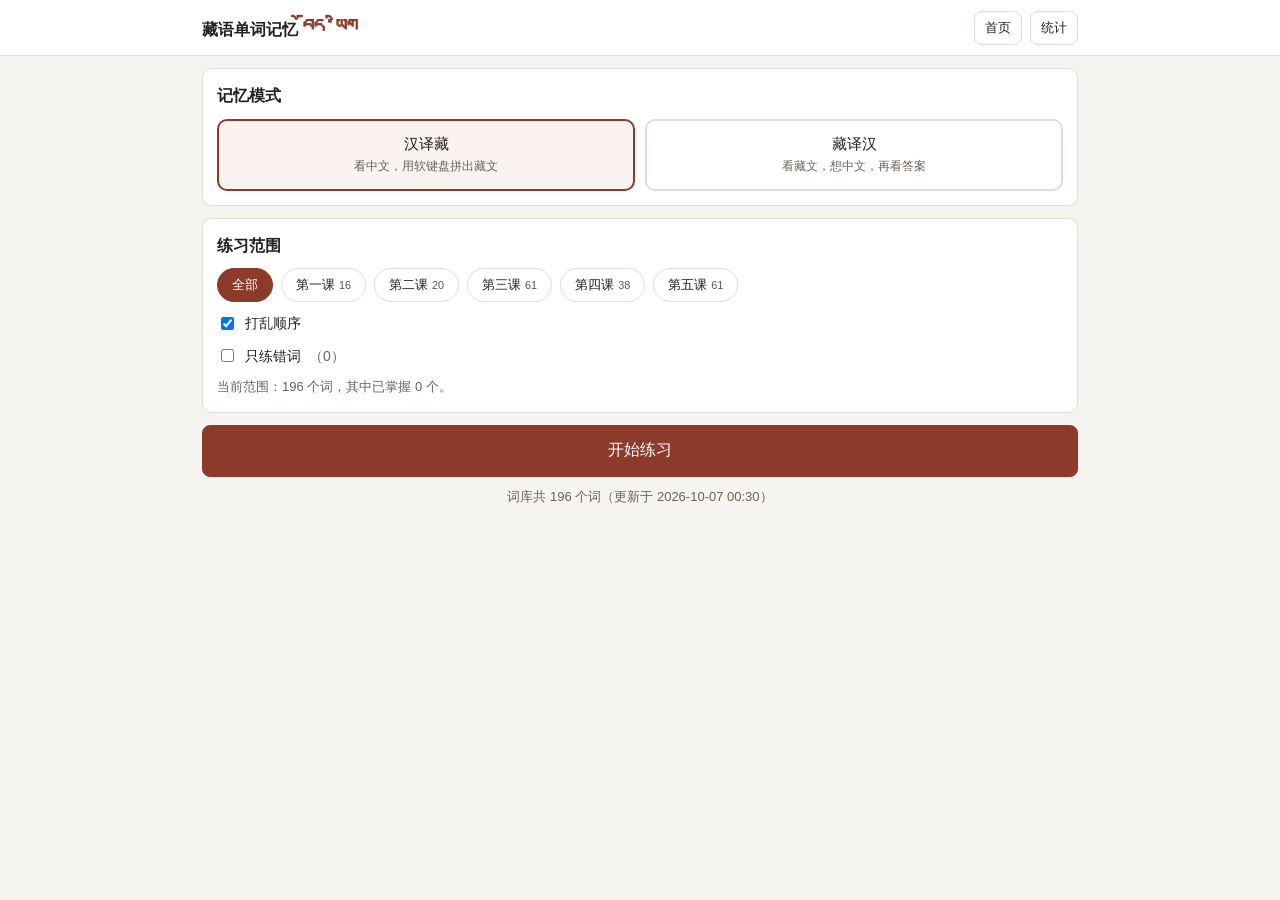
==== memorize/index.html @ 29691b26 "基字键盘改为水平居中 四个一组的列宽有上限（88px），宽屏上排不满一行，靠左会让整块偏在一角。 改成 justify-content: center。  手机窄屏上四列本来就会撑满容器，居中不产生效" ====
<!DOCTYPE html>
<html lang="zh-CN">
<head>
<meta charset="UTF-8">
<meta name="viewport" content="width=device-width, initial-scale=1.0, viewport-fit=cover">
<meta name="color-scheme" content="light dark">
<title>藏语单词记忆</title>
<!--
  藏语单词记忆 —— 单文件离线应用
  ==============================

  * 纯离线：不请求任何外部资源，双击本文件即可用
  * 词库内嵌在下面那段 id 为 wordbank 的 JSON 里
  * 学习进度存在 localStorage（键名 zwjy-memory:v1）

  词库不要手改，用同目录的 update_wordbank.py 生成：
      python update_wordbank.py 期中词汇库.json

  注意：这段注释里刻意不写出 script 标签的字面样子，
  否则解析 HTML 的脚本（比如更新工具、测试脚手架）会把它当成真的标签。
-->
<style>
/* ==========================================================================
   主题变量
   ========================================================================== */
:root {
  --accent: #8c3b2b;
  --accent-soft: #b9614c;
  --accent-bg: #fbf3ef;
  --ink: #23201d;
  --ink-soft: #6b6259;
  --line: #e2dcd4;
  --bg: #f6f4f0;
  --card: #ffffff;
  --ok: #2f7a4d;
  --ok-bg: #eaf6ee;
  --err: #b3261e;
  --err-bg: #fdecea;
  --warn: #9a6a00;
  --warn-bg: #fdf4e0;
  --tibetan-font: "Microsoft Himalaya", "Noto Sans Tibetan", "Jomolhari",
    "Kailasa", "Tibetan Machine Uni", serif;
}

* { box-sizing: border-box; -webkit-tap-highlight-color: transparent; }

body {
  margin: 0;
  background: var(--bg);
  color: var(--ink);
  font-family: "Microsoft YaHei", "PingFang SC", "Hiragino Sans GB", "Segoe UI", sans-serif;
  font-size: 15px;
  line-height: 1.6;
  padding-bottom: env(safe-area-inset-bottom);
}

.wrap { max-width: 900px; margin: 0 auto; padding: 0 12px; }

/* ---------------------------------------------------------------- 顶栏 */
header {
  background: var(--card);
  border-bottom: 1px solid var(--line);
  position: sticky;
  top: 0;
  z-index: 10;
}
.head-inner {
  display: flex;
  align-items: center;
  justify-content: space-between;
  gap: 8px;
  padding: 10px 12px;
}
.brand { font-weight: 700; font-size: 16px; }
.brand span { font-family: var(--tibetan-font); font-size: 22px; color: var(--accent); }

/* ---------------------------------------------------------------- 通用 */
.card {
  background: var(--card);
  border: 1px solid var(--line);
  border-radius: 10px;
  padding: 14px;
  margin-bottom: 12px;
}
.btn {
  display: inline-flex;
  align-items: center;
  justify-content: center;
  gap: 6px;
  border: 1px solid var(--line);
  background: var(--card);
  color: var(--ink);
  border-radius: 8px;
  padding: 9px 14px;
  font-size: 14px;
  font-family: inherit;
  cursor: pointer;
  min-height: 42px;              /* 手机上要够大才好点 */
}
.btn:active { transform: scale(0.97); }
.btn-primary { background: var(--accent); border-color: var(--accent); color: #fff; }
.btn-primary:active { background: #7a3225; }
.btn-ok { background: var(--ok); border-color: var(--ok); color: #fff; }
.btn-err { background: var(--err); border-color: var(--err); color: #fff; }
.btn-sm { padding: 5px 10px; min-height: 34px; font-size: 13px; }
.btn:disabled { opacity: .4; cursor: not-allowed; }
.btn:disabled:active { transform: none; }
.row { display: flex; gap: 8px; flex-wrap: wrap; }
.muted { color: var(--ink-soft); }
.hint { font-size: 13px; color: var(--ink-soft); }
h2 { font-size: 16px; margin: 0 0 10px; }
h3 { font-size: 14px; margin: 16px 0 8px; color: var(--ink-soft); }
.hidden { display: none !important; }

/* 藏文显示。字号要大：藏文字体为了容纳多层堆叠，单字只占字身四成左右 */
.tib {
  font-family: var(--tibetan-font);
  line-height: 1.5;
  font-weight: 600;
}

/* ---------------------------------------------------------------- 首页 */
.mode-pick { display: grid; grid-template-columns: 1fr 1fr; gap: 10px; }
.mode-btn {
  border: 2px solid var(--line);
  background: var(--card);
  border-radius: 10px;
  padding: 14px 10px;
  cursor: pointer;
  font-family: inherit;
  font-size: 15px;
  color: var(--ink);
  text-align: center;
}
.mode-btn.on { border-color: var(--accent); background: var(--accent-bg); }
.mode-btn small { display: block; font-size: 12px; color: var(--ink-soft); margin-top: 4px; }

.tag-list { display: flex; flex-wrap: wrap; gap: 8px; }
.tag-btn {
  border: 1px solid var(--line);
  background: var(--card);
  border-radius: 999px;
  padding: 7px 14px;
  font-size: 13px;
  font-family: inherit;
  cursor: pointer;
  color: var(--ink);
}
.tag-btn.on { background: var(--accent); border-color: var(--accent); color: #fff; }
.tag-btn small { opacity: .75; margin-left: 4px; }

.switch { display: flex; align-items: center; gap: 8px; font-size: 14px; margin: 10px 0; }
.switch input { width: auto; }

/* ---------------------------------------------------------------- 答题 */
.q-head { display: flex; justify-content: space-between; font-size: 13px; color: var(--ink-soft); }
.bar { height: 6px; background: var(--line); border-radius: 3px; overflow: hidden; margin: 6px 0 14px; }
.bar > i { display: block; height: 100%; background: var(--accent); transition: width .25s; }

.prompt { text-align: center; padding: 18px 8px; }
.prompt .zh { font-size: 30px; font-weight: 700; letter-spacing: 2px; }
.prompt .bo { font-family: var(--tibetan-font); font-size: 52px; font-weight: 600; }

.answer-box {
  border: 1px solid var(--line);
  border-radius: 10px;
  background: var(--card);
  min-height: 66px;
  padding: 10px 12px;
  display: flex;
  align-items: center;
  justify-content: center;
  font-family: var(--tibetan-font);
  font-size: 34px;
  font-weight: 600;
  word-break: break-all;
}
.answer-box.empty { color: var(--ink-soft); font-family: inherit; font-size: 14px; font-weight: 400; }

/* 藏译汉：输入中文释义 */
.meaning-input {
  width: 100%;
  margin-top: 10px;
  font-family: inherit;
  font-size: 20px;
  padding: 12px 14px;
  border: 1px solid var(--line);
  border-radius: 10px;
  background: var(--card);
  color: var(--ink);
  min-height: 52px;
}
.meaning-input:focus { outline: 2px solid rgba(140, 59, 43, .18); border-color: var(--accent-soft); }

/* ---------------------------------------------------------------- 软键盘 */
.kb-preview-row {
  display: flex;
  align-items: center;
  justify-content: space-between;
  gap: 8px;
  margin-bottom: 8px;
}
.kb-preview {
  font-family: var(--tibetan-font);
  font-size: 28px;
  font-weight: 600;
  color: var(--accent);
  min-height: 36px;
}
.kb-tabs { display: flex; gap: 6px; flex-wrap: wrap; margin-bottom: 8px; }
.kb-tab {
  border: 1px solid var(--line);
  background: var(--card);
  border-radius: 999px;
  padding: 5px 11px;
  font-size: 13px;
  font-family: inherit;
  cursor: pointer;
  color: var(--ink);
  display: inline-flex;
  align-items: center;
  gap: 4px;
}
.kb-tab.on { background: var(--accent-bg); border-color: var(--accent-soft); color: var(--accent); }
.kb-tab .set {
  font-family: var(--tibetan-font);
  font-size: 17px;
  font-weight: 600;
}
.kb-tab .set.none { font-family: inherit; font-size: 11px; color: var(--ink-soft); }

.kb-keys {
  display: grid;
  grid-template-columns: repeat(auto-fill, minmax(46px, 1fr));
  gap: 6px;
}

/* 基字按藏语启蒙课本的排法：四个一组、七组半（4×7 + 2 = 30）。
   顺序在 ROOTS 里本来就是传统顺序，这里只是把列数**钉死在 4** ——
   用 auto-fill 的话手机上会变成六七个一行，就不是课本上那张表了。
   上限 88px 是防止宽屏上四个按钮被拉得过宽、失去表格的样子。 */
.kb-keys.roots {
  grid-template-columns: repeat(4, minmax(46px, 88px));
  /* 居中：列宽有上限，宽屏上四列排不满一行，靠左会显得整块偏在一角 */
  justify-content: center;
}
.key {
  border: 1px solid var(--line);
  background: var(--card);
  border-radius: 8px;
  min-height: 46px;
  font-size: 15px;
  font-family: inherit;
  cursor: pointer;
  color: var(--ink);
  display: flex;
  align-items: center;
  justify-content: center;
  padding: 2px;
}
.key.bo { font-family: var(--tibetan-font); font-size: 26px; font-weight: 600; }
.key.on { background: var(--accent); border-color: var(--accent); color: #fff; }
.key:active { transform: scale(0.95); }

/* ---------------------------------------------------------------- 反馈 */
.feedback { border-radius: 10px; padding: 12px 14px; margin-bottom: 12px; }
.feedback.ok { background: var(--ok-bg); border: 1px solid #c8e6d3; }
.feedback.err { background: var(--err-bg); border: 1px solid #f5c9c5; }
.fb-title { font-weight: 700; margin-bottom: 6px; }
.feedback.ok .fb-title { color: var(--ok); }
.feedback.err .fb-title { color: var(--err); }
.diff { font-family: var(--tibetan-font); font-size: 30px; font-weight: 600; word-break: break-all; }
.diff .c-ok { color: var(--ok); }
.diff .c-bad { color: var(--err); }
.diff .c-miss { color: var(--err); opacity: .45; }
.breakdown { font-size: 13px; color: var(--ink-soft); margin-top: 6px; }
.breakdown b { font-family: var(--tibetan-font); font-size: 18px; color: var(--ink); }

/* ---------------------------------------------------------------- 统计 */
.stat-grid { display: grid; grid-template-columns: repeat(auto-fit, minmax(96px, 1fr)); gap: 10px; }
.stat { background: var(--accent-bg); border-radius: 9px; padding: 10px; text-align: center; }
.stat b { display: block; font-size: 22px; color: var(--accent); }
.stat span { font-size: 12px; color: var(--ink-soft); }

.tag-row { display: flex; align-items: center; gap: 10px; padding: 7px 0; border-bottom: 1px solid var(--line); }
.tag-row:last-child { border-bottom: none; }
.tag-row .name { flex: 1; }
.tag-row .num { font-size: 13px; color: var(--ink-soft); white-space: nowrap; }
.mini-bar { height: 5px; background: var(--line); border-radius: 3px; overflow: hidden; margin-top: 4px; }
.mini-bar > i { display: block; height: 100%; background: var(--ok); }

.word-row {
  display: flex;
  align-items: center;
  justify-content: space-between;
  gap: 10px;
  padding: 8px 0;
  border-bottom: 1px solid var(--line);
}
.word-row:last-child { border-bottom: none; }
.word-row .bo { font-family: var(--tibetan-font); font-size: 24px; font-weight: 600; }
.word-row .zh { font-size: 13px; color: var(--ink-soft); }

/* ---------------------------------------------------------------- 宽屏 */
@media (min-width: 700px) {
  body { font-size: 16px; }
  .prompt .zh { font-size: 38px; }
  .prompt .bo { font-size: 64px; }
  .answer-box { font-size: 40px; }
  .kb-keys { grid-template-columns: repeat(auto-fill, minmax(54px, 1fr)); }
}
</style>
</head>
<body>

<header>
  <div class="head-inner wrap">
    <div class="brand">藏语单词记忆 <span>བོད་ཡིག</span></div>
    <div class="row">
      <button class="btn btn-sm" id="nav-home">首页</button>
      <button class="btn btn-sm" id="nav-stats">统计</button>
    </div>
  </div>
</header>

<main class="wrap" style="padding-top:12px; padding-bottom:40px;">

<!-- ================================================================ 首页 -->
<section id="screen-home">
  <div class="card">
    <h2>记忆模式</h2>
    <div class="mode-pick">
      <button class="mode-btn" data-mode="zh2bo">
        汉译藏
        <small>看中文，用软键盘拼出藏文</small>
      </button>
      <button class="mode-btn" data-mode="bo2zh">
        藏译汉
        <small>看藏文，想中文，再看答案</small>
      </button>
    </div>
  </div>

  <div class="card">
    <h2>练习范围</h2>
    <div class="tag-list" id="tag-list"></div>
    <label class="switch">
      <input type="checkbox" id="opt-shuffle" checked>
      打乱顺序
    </label>
    <label class="switch">
      <input type="checkbox" id="opt-only-missed">
      只练错词<span class="muted" id="missed-count"></span>
    </label>
    <div class="hint" id="range-summary"></div>
  </div>

  <button class="btn btn-primary" id="btn-start" style="width:100%; min-height:52px; font-size:16px;">
    开始练习
  </button>
  <div class="hint" id="bank-info" style="text-align:center; margin-top:10px;"></div>
</section>

<!-- ================================================================ 答题 -->
<section id="screen-quiz" class="hidden">
  <div class="q-head">
    <span id="quiz-progress"></span>
    <span id="quiz-mode"></span>
  </div>
  <div class="bar"><i id="quiz-bar"></i></div>

  <div class="card">
    <div class="prompt" id="prompt"></div>
    <div id="answer-area" class="hidden">
      <div class="answer-box empty" id="answer-box">用下面的软键盘拼出藏文</div>
      <div class="hidden" id="meaning-input-wrap">
        <input type="text" id="meaning-input" class="meaning-input"
               autocomplete="off" autocorrect="off" autocapitalize="off" spellcheck="false"
               placeholder="输入中文意思，写个大概就行">
      </div>
    </div>
    <div id="feedback-area" class="hidden"></div>
  </div>

  <!-- 汉译藏：软键盘 -->
  <div class="card hidden" id="keyboard-card">
    <div class="kb-preview-row">
      <div>
        <div class="hint">正在拼这个音节</div>
        <div class="kb-preview" id="kb-preview">—</div>
      </div>
      <button class="btn btn-sm" id="kb-reset-syl">清空本音节</button>
    </div>
    <div class="kb-tabs" id="kb-tabs"></div>
    <div class="kb-keys" id="kb-keys"></div>
    <div class="row" style="margin-top:10px;">
      <button class="btn btn-primary" id="kb-append" style="flex:1;">加入这个音节</button>
      <button class="btn" id="kb-back">退格</button>
      <button class="btn" id="kb-clear">全部清空</button>
    </div>
  </div>

  <div class="row" id="quiz-actions">
    <button class="btn btn-primary" id="btn-submit" style="flex:1;">检查</button>
    <button class="btn" id="btn-hint">提示</button>
    <button class="btn" id="btn-giveup">不会，看答案</button>
  </div>
  <div class="row hidden" id="quiz-actions-2">
    <button class="btn btn-primary" id="btn-next" style="flex:1;">下一个</button>
    <button class="btn hidden" id="btn-success" style="flex:1;">其实我答对了</button>
  </div>
</section>

<!-- ================================================================ 小结 -->
<section id="screen-summary" class="hidden">
  <div class="card">
    <h2 id="summary-title">这一轮结束了</h2>
    <div class="stat-grid" id="summary-stats"></div>
    <div class="row" style="margin-top:16px;">
      <button class="btn btn-primary" id="btn-again" style="flex:1;">再来一轮</button>
      <button class="btn" id="btn-to-stats">看统计</button>
    </div>
  </div>
  <div class="card" id="summary-missed-card">
    <h2>这一轮答错的</h2>
    <div id="summary-missed"></div>
  </div>
</section>

<!-- ================================================================ 统计 -->
<section id="screen-stats" class="hidden">
  <div class="card">
    <h2>总体进度</h2>
    <div class="stat-grid" id="stats-overview"></div>
  </div>
  <div class="card">
    <h2>按课统计</h2>
    <div id="stats-by-tag"></div>
  </div>
  <div class="card">
    <h2>错词本</h2>
    <div id="stats-missed"></div>
    <button class="btn" id="btn-clear-progress" style="margin-top:12px;">清空全部进度</button>
  </div>
</section>

</main>

<!-- 词库（由 update_wordbank.py 生成，不要手改） -->
<script type="application/json" id="wordbank" data-bank-id="期中词汇库" data-generated-at="2026-10-07 00:30" data-count="196">
[
 {
  "id": "5bf718ed62",
  "tibetan": "ཁ།",
  "meaning": "嘴，口",
  "tags": [
   "第一课"
  ],
  "autoJoin": true,
  "trailingShad": true,
  "components": [
   {
    "prefix": "",
    "superscript": "",
    "root": "ཁ",
    "subjoined": [],
    "vowel": "",
    "suffix": "",
    "suffix2": ""
   }
  ]
 },
 {
  "id": "736a9555e0",
  "tibetan": "ང།",
  "meaning": "我",
  "tags": [
   "第一课"
  ],
  "autoJoin": true,
  "trailingShad": true,
  "components": [
   {
    "prefix": "",
    "superscript": "",
    "root": "ང",
    "subjoined": [],
    "vowel": "",
    "suffix": "",
    "suffix2": ""
   }
  ]
 },
 {
  "id": "7ae4b7011a",
  "tibetan": "ཆ།",
  "meaning": "双，对",
  "tags": [
   "第一课"
  ],
  "autoJoin": true,
  "trailingShad": true,
  "components": [
   {
    "prefix": "",
    "superscript": "",
    "root": "ཆ",
    "subjoined": [],
    "vowel": "",
    "suffix": "",
    "suffix2": ""
   }
  ]
 },
 {
  "id": "40014c1ee2",
  "tibetan": "ཇ།",
  "meaning": "茶",
  "tags": [
   "第一课"
  ],
  "autoJoin": true,
  "trailingShad": true,
  "components": [
   {
    "prefix": "",
    "superscript": "",
    "root": "ཇ",
    "subjoined": [],
    "vowel": "",
    "suffix": "",
    "suffix2": ""
   }
  ]
 },
 {
  "id": "ea0ac8f655",
  "tibetan": "ཉ།",
  "meaning": "鱼",
  "tags": [
   "第一课"
  ],
  "autoJoin": true,
  "trailingShad": true,
  "components": [
   {
    "prefix": "",
    "superscript": "",
    "root": "ཉ",
    "subjoined": [],
    "vowel": "",
    "suffix": "",
    "suffix2": ""
   }
  ]
 },
 {
  "id": "5c4dbb41a5",
  "tibetan": "ན།",
  "meaning": "病、痛（动）",
  "tags": [
   "第一课"
  ],
  "autoJoin": true,
  "trailingShad": true,
  "components": [
   {
    "prefix": "",
    "superscript": "",
    "root": "ན",
    "subjoined": [],
    "vowel": "",
    "suffix": "",
    "suffix2": ""
   }
  ]
 },
 {
  "id": "df8bad2ddd",
  "tibetan": "པ་ཕ།",
  "meaning": "父亲",
  "tags": [
   "第一课"
  ],
  "autoJoin": true,
  "trailingShad": true,
  "components": [
   {
    "prefix": "",
    "superscript": "",
    "root": "པ",
    "subjoined": [],
    "vowel": "",
    "suffix": "",
    "suffix2": ""
   },
   {
    "prefix": "",
    "superscript": "",
    "root": "ཕ",
    "subjoined": [],
    "vowel": "",
    "suffix": "",
    "suffix2": ""
   }
  ]
 },
 {
  "id": "d8c0f1d761",
  "tibetan": "ཕ་མ།",
  "meaning": "父母",
  "tags": [
   "第一课"
  ],
  "autoJoin": true,
  "trailingShad": true,
  "components": [
   {
    "prefix": "",
    "superscript": "",
    "root": "ཕ",
    "subjoined": [],
    "vowel": "",
    "suffix": "",
    "suffix2": ""
   },
   {
    "prefix": "",
    "superscript": "",
    "root": "མ",
    "subjoined": [],
    "vowel": "",
    "suffix": "",
    "suffix2": ""
   }
  ]
 },
 {
  "id": "a1a237a759",
  "tibetan": "ཐ་མ།",
  "meaning": "最后",
  "tags": [
   "第一课"
  ],
  "autoJoin": true,
  "trailingShad": true,
  "components": [
   {
    "prefix": "",
    "superscript": "",
    "root": "ཐ",
    "subjoined": [],
    "vowel": "",
    "suffix": "",
    "suffix2": ""
   },
   {
    "prefix": "",
    "superscript": "",
    "root": "མ",
    "subjoined": [],
    "vowel": "",
    "suffix": "",
    "suffix2": ""
   }
  ]
 },
 {
  "id": "eab26d3e22",
  "tibetan": "ཐ་ན།",
  "meaning": "甚至",
  "tags": [
   "第一课"
  ],
  "autoJoin": true,
  "trailingShad": true,
  "components": [
   {
    "prefix": "",
    "superscript": "",
    "root": "ཐ",
    "subjoined": [],
    "vowel": "",
    "suffix": "",
    "suffix2": ""
   },
   {
    "prefix": "",
    "superscript": "",
    "root": "ན",
    "subjoined": [],
    "vowel": "",
    "suffix": "",
    "suffix2": ""
   }
  ]
 },
 {
  "id": "e4f25c0b1e",
  "tibetan": "ཀ་བ།",
  "meaning": "柱子",
  "tags": [
   "第一课"
  ],
  "autoJoin": true,
  "trailingShad": true,
  "components": [
   {
    "prefix": "",
    "superscript": "",
    "root": "ཀ",
    "subjoined": [],
    "vowel": "",
    "suffix": "",
    "suffix2": ""
   },
   {
    "prefix": "",
    "superscript": "",
    "root": "བ",
    "subjoined": [],
    "vowel": "",
    "suffix": "",
    "suffix2": ""
   }
  ]
 },
 {
  "id": "0b34aeb41f",
  "tibetan": "ཁ་བ།",
  "meaning": "雪",
  "tags": [
   "第一课"
  ],
  "autoJoin": true,
  "trailingShad": true,
  "components": [
   {
    "prefix": "",
    "superscript": "",
    "root": "ཁ",
    "subjoined": [],
    "vowel": "",
    "suffix": "",
    "suffix2": ""
   },
   {
    "prefix": "",
    "superscript": "",
    "root": "བ",
    "subjoined": [],
    "vowel": "",
    "suffix": "",
    "suffix2": ""
   }
  ]
 },
 {
  "id": "6c37b70789",
  "tibetan": "ཐ་མ་ཁ།",
  "meaning": "香烟",
  "tags": [
   "第一课"
  ],
  "autoJoin": true,
  "trailingShad": true,
  "components": [
   {
    "prefix": "",
    "superscript": "",
    "root": "ཐ",
    "subjoined": [],
    "vowel": "",
    "suffix": "",
    "suffix2": ""
   },
   {
    "prefix": "",
    "superscript": "",
    "root": "མ",
    "subjoined": [],
    "vowel": "",
    "suffix": "",
    "suffix2": ""
   },
   {
    "prefix": "",
    "superscript": "",
    "root": "ཁ",
    "subjoined": [],
    "vowel": "",
    "suffix": "",
    "suffix2": ""
   }
  ]
 },
 {
  "id": "05802b517a",
  "tibetan": "ན་ཁ།",
  "meaning": "草坪",
  "tags": [
   "第一课"
  ],
  "autoJoin": true,
  "trailingShad": true,
  "components": [
   {
    "prefix": "",
    "superscript": "",
    "root": "ན",
    "subjoined": [],
    "vowel": "",
    "suffix": "",
    "suffix2": ""
   },
   {
    "prefix": "",
    "superscript": "",
    "root": "ཁ",
    "subjoined": [],
    "vowel": "",
    "suffix": "",
    "suffix2": ""
   }
  ]
 },
 {
  "id": "6f4a5532a4",
  "tibetan": "ད་ཆ།",
  "meaning": "最近",
  "tags": [
   "第一课"
  ],
  "autoJoin": true,
  "trailingShad": true,
  "components": [
   {
    "prefix": "",
    "superscript": "",
    "root": "ད",
    "subjoined": [],
    "vowel": "",
    "suffix": "",
    "suffix2": ""
   },
   {
    "prefix": "",
    "superscript": "",
    "root": "ཆ",
    "subjoined": [],
    "vowel": "",
    "suffix": "",
    "suffix2": ""
   }
  ]
 },
 {
  "id": "c126dee4aa",
  "tibetan": "ཉ་ག།",
  "meaning": "藏两",
  "tags": [
   "第一课"
  ],
  "autoJoin": true,
  "trailingShad": true,
  "components": [
   {
    "prefix": "",
    "superscript": "",
    "root": "ཉ",
    "subjoined": [],
    "vowel": "",
    "suffix": "",
    "suffix2": ""
   },
   {
    "prefix": "",
    "superscript": "",
    "root": "ག",
    "subjoined": [],
    "vowel": "",
    "suffix": "",
    "suffix2": ""
   }
  ]
 },
 {
  "id": "b8ceeab1ee",
  "tibetan": "ཚ།",
  "meaning": "热",
  "tags": [
   "第二课"
  ],
  "autoJoin": true,
  "trailingShad": true,
  "components": [
   {
    "prefix": "",
    "superscript": "",
    "root": "ཚ",
    "subjoined": [],
    "vowel": "",
    "suffix": "",
    "suffix2": ""
   }
  ]
 },
 {
  "id": "53892ed576",
  "tibetan": "ཝ།",
  "meaning": "狐狸",
  "tags": [
   "第二课"
  ],
  "autoJoin": true,
  "trailingShad": true,
  "components": [
   {
    "prefix": "",
    "superscript": "",
    "root": "ཝ",
    "subjoined": [],
    "vowel": "",
    "suffix": "",
    "suffix2": ""
   }
  ]
 },
 {
  "id": "a345e2dbae",
  "tibetan": "ཟ།",
  "meaning": "吃（现）",
  "tags": [
   "第二课"
  ],
  "autoJoin": true,
  "trailingShad": true,
  "components": [
   {
    "prefix": "",
    "superscript": "",
    "root": "ཟ",
    "subjoined": [],
    "vowel": "",
    "suffix": "",
    "suffix2": ""
   }
  ]
 },
 {
  "id": "b5a5b362ab",
  "tibetan": "ཡ།",
  "meaning": "单的",
  "tags": [
   "第二课"
  ],
  "autoJoin": true,
  "trailingShad": true,
  "components": [
   {
    "prefix": "",
    "superscript": "",
    "root": "ཡ",
    "subjoined": [],
    "vowel": "",
    "suffix": "",
    "suffix2": ""
   }
  ]
 },
 {
  "id": "e9b1e3afb5",
  "tibetan": "ན་ཚ།",
  "meaning": "病",
  "tags": [
   "第二课"
  ],
  "autoJoin": true,
  "trailingShad": true,
  "components": [
   {
    "prefix": "",
    "superscript": "",
    "root": "ན",
    "subjoined": [],
    "vowel": "",
    "suffix": "",
    "suffix2": ""
   },
   {
    "prefix": "",
    "superscript": "",
    "root": "ཚ",
    "subjoined": [],
    "vowel": "",
    "suffix": "",
    "suffix2": ""
   }
  ]
 },
 {
  "id": "7b7b6b84a5",
  "tibetan": "ཟ་མ།",
  "meaning": "饭",
  "tags": [
   "第二课"
  ],
  "autoJoin": true,
  "trailingShad": true,
  "components": [
   {
    "prefix": "",
    "superscript": "",
    "root": "ཟ",
    "subjoined": [],
    "vowel": "",
    "suffix": "",
    "suffix2": ""
   },
   {
    "prefix": "",
    "superscript": "",
    "root": "མ",
    "subjoined": [],
    "vowel": "",
    "suffix": "",
    "suffix2": ""
   }
  ]
 },
 {
  "id": "75620717b5",
  "tibetan": "ཉ་པ།",
  "meaning": "渔民",
  "tags": [
   "第二课"
  ],
  "autoJoin": true,
  "trailingShad": true,
  "components": [
   {
    "prefix": "",
    "superscript": "",
    "root": "ཉ",
    "subjoined": [],
    "vowel": "",
    "suffix": "",
    "suffix2": ""
   },
   {
    "prefix": "",
    "superscript": "",
    "root": "པ",
    "subjoined": [],
    "vowel": "",
    "suffix": "",
    "suffix2": ""
   }
  ]
 },
 {
  "id": "6e69994cf2",
  "tibetan": "ར།",
  "meaning": "山羊",
  "tags": [
   "第二课"
  ],
  "autoJoin": true,
  "trailingShad": true,
  "components": [
   {
    "prefix": "",
    "superscript": "",
    "root": "ར",
    "subjoined": [],
    "vowel": "",
    "suffix": "",
    "suffix2": ""
   }
  ]
 },
 {
  "id": "cd894f3e87",
  "tibetan": "ཤ།",
  "meaning": "肉",
  "tags": [
   "第二课"
  ],
  "autoJoin": true,
  "trailingShad": true,
  "components": [
   {
    "prefix": "",
    "superscript": "",
    "root": "ཤ",
    "subjoined": [],
    "vowel": "",
    "suffix": "",
    "suffix2": ""
   }
  ]
 },
 {
  "id": "218827371b",
  "tibetan": "ས།",
  "meaning": "地、土",
  "tags": [
   "第二课"
  ],
  "autoJoin": true,
  "trailingShad": true,
  "components": [
   {
    "prefix": "",
    "superscript": "",
    "root": "ས",
    "subjoined": [],
    "vowel": "",
    "suffix": "",
    "suffix2": ""
   }
  ]
 },
 {
  "id": "bbecf31903",
  "tibetan": "ཚྭ་ལ།",
  "meaning": "硼砂",
  "tags": [
   "第二课"
  ],
  "autoJoin": true,
  "trailingShad": true,
  "components": [
   {
    "prefix": "",
    "superscript": "",
    "root": "ཚ",
    "subjoined": [
     "ཝ"
    ],
    "vowel": "",
    "suffix": "",
    "suffix2": ""
   },
   {
    "prefix": "",
    "superscript": "",
    "root": "ལ",
    "subjoined": [],
    "vowel": "",
    "suffix": "",
    "suffix2": ""
   }
  ]
 },
 {
  "id": "67555e54bb",
  "tibetan": "ཞ་ར།",
  "meaning": "盲人",
  "tags": [
   "第二课"
  ],
  "autoJoin": true,
  "trailingShad": true,
  "components": [
   {
    "prefix": "",
    "superscript": "",
    "root": "ཞ",
    "subjoined": [],
    "vowel": "",
    "suffix": "",
    "suffix2": ""
   },
   {
    "prefix": "",
    "superscript": "",
    "root": "ར",
    "subjoined": [],
    "vowel": "",
    "suffix": "",
    "suffix2": ""
   }
  ]
 },
 {
  "id": "b0a5a09f9c",
  "tibetan": "ཞ་ལ།",
  "meaning": "泥墙灰",
  "tags": [
   "第二课"
  ],
  "autoJoin": true,
  "trailingShad": true,
  "components": [
   {
    "prefix": "",
    "superscript": "",
    "root": "ཞ",
    "subjoined": [],
    "vowel": "",
    "suffix": "",
    "suffix2": ""
   },
   {
    "prefix": "",
    "superscript": "",
    "root": "ལ",
    "subjoined": [],
    "vowel": "",
    "suffix": "",
    "suffix2": ""
   }
  ]
 },
 {
  "id": "b3fdc79328",
  "tibetan": "ལ་ཁ།",
  "meaning": "山顶、山口",
  "tags": [
   "第二课"
  ],
  "autoJoin": true,
  "trailingShad": true,
  "components": [
   {
    "prefix": "",
    "superscript": "",
    "root": "ལ",
    "subjoined": [],
    "vowel": "",
    "suffix": "",
    "suffix2": ""
   },
   {
    "prefix": "",
    "superscript": "",
    "root": "ཁ",
    "subjoined": [],
    "vowel": "",
    "suffix": "",
    "suffix2": ""
   }
  ]
 },
 {
  "id": "5e1379a322",
  "tibetan": "ལ་ཆ།",
  "meaning": "紫胶",
  "tags": [
   "第二课"
  ],
  "autoJoin": true,
  "trailingShad": true,
  "components": [
   {
    "prefix": "",
    "superscript": "",
    "root": "ལ",
    "subjoined": [],
    "vowel": "",
    "suffix": "",
    "suffix2": ""
   },
   {
    "prefix": "",
    "superscript": "",
    "root": "ཆ",
    "subjoined": [],
    "vowel": "",
    "suffix": "",
    "suffix2": ""
   }
  ]
 },
 {
  "id": "fefa96f4cb",
  "tibetan": "ས་ཆ།",
  "meaning": "地方",
  "tags": [
   "第二课"
  ],
  "autoJoin": true,
  "trailingShad": true,
  "components": [
   {
    "prefix": "",
    "superscript": "",
    "root": "ས",
    "subjoined": [],
    "vowel": "",
    "suffix": "",
    "suffix2": ""
   },
   {
    "prefix": "",
    "superscript": "",
    "root": "ཆ",
    "subjoined": [],
    "vowel": "",
    "suffix": "",
    "suffix2": ""
   }
  ]
 },
 {
  "id": "882ba7ea81",
  "tibetan": "ར་ཤ།",
  "meaning": "山羊肉",
  "tags": [
   "第二课"
  ],
  "autoJoin": true,
  "trailingShad": true,
  "components": [
   {
    "prefix": "",
    "superscript": "",
    "root": "ར",
    "subjoined": [],
    "vowel": "",
    "suffix": "",
    "suffix2": ""
   },
   {
    "prefix": "",
    "superscript": "",
    "root": "ཤ",
    "subjoined": [],
    "vowel": "",
    "suffix": "",
    "suffix2": ""
   }
  ]
 },
 {
  "id": "20b3db3d92",
  "tibetan": "ཨ་ཕ།",
  "meaning": "爸爸",
  "tags": [
   "第二课"
  ],
  "autoJoin": true,
  "trailingShad": true,
  "components": [
   {
    "prefix": "",
    "superscript": "",
    "root": "ཨ",
    "subjoined": [],
    "vowel": "",
    "suffix": "",
    "suffix2": ""
   },
   {
    "prefix": "",
    "superscript": "",
    "root": "ཕ",
    "subjoined": [],
    "vowel": "",
    "suffix": "",
    "suffix2": ""
   }
  ]
 },
 {
  "id": "cbbbff6992",
  "tibetan": "ཨ་མ།",
  "meaning": "妈妈",
  "tags": [
   "第二课"
  ],
  "autoJoin": true,
  "trailingShad": true,
  "components": [
   {
    "prefix": "",
    "superscript": "",
    "root": "ཨ",
    "subjoined": [],
    "vowel": "",
    "suffix": "",
    "suffix2": ""
   },
   {
    "prefix": "",
    "superscript": "",
    "root": "མ",
    "subjoined": [],
    "vowel": "",
    "suffix": "",
    "suffix2": ""
   }
  ]
 },
 {
  "id": "c3bf530fb1",
  "tibetan": "ཉ་ཤ།",
  "meaning": "鱼肉",
  "tags": [
   "第二课"
  ],
  "autoJoin": true,
  "trailingShad": true,
  "components": [
   {
    "prefix": "",
    "superscript": "",
    "root": "ཉ",
    "subjoined": [],
    "vowel": "",
    "suffix": "",
    "suffix2": ""
   },
   {
    "prefix": "",
    "superscript": "",
    "root": "ཤ",
    "subjoined": [],
    "vowel": "",
    "suffix": "",
    "suffix2": ""
   }
  ]
 },
 {
  "id": "31bb412630",
  "tibetan": "ཁོ།",
  "meaning": "他",
  "tags": [
   "第三课"
  ],
  "autoJoin": true,
  "trailingShad": true,
  "components": [
   {
    "prefix": "",
    "superscript": "",
    "root": "ཁ",
    "subjoined": [],
    "vowel": "ོ",
    "suffix": "",
    "suffix2": ""
   }
  ]
 },
 {
  "id": "8dad0ce7de",
  "tibetan": "གོ།",
  "meaning": "听到",
  "tags": [
   "第三课"
  ],
  "autoJoin": true,
  "trailingShad": true,
  "components": [
   {
    "prefix": "",
    "superscript": "",
    "root": "ག",
    "subjoined": [],
    "vowel": "ོ",
    "suffix": "",
    "suffix2": ""
   }
  ]
 },
 {
  "id": "25205d1b84",
  "tibetan": "ངུ།",
  "meaning": "哭（现、未）",
  "tags": [
   "第三课"
  ],
  "autoJoin": true,
  "trailingShad": true,
  "components": [
   {
    "prefix": "",
    "superscript": "",
    "root": "ང",
    "subjoined": [],
    "vowel": "ུ",
    "suffix": "",
    "suffix2": ""
   }
  ]
 },
 {
  "id": "d09165c076",
  "tibetan": "ཆུ།",
  "meaning": "水、河",
  "tags": [
   "第三课"
  ],
  "autoJoin": true,
  "trailingShad": true,
  "components": [
   {
    "prefix": "",
    "superscript": "",
    "root": "ཆ",
    "subjoined": [],
    "vowel": "ུ",
    "suffix": "",
    "suffix2": ""
   }
  ]
 },
 {
  "id": "de0280bd63",
  "tibetan": "ངོ།",
  "meaning": "脸",
  "tags": [
   "第三课"
  ],
  "autoJoin": true,
  "trailingShad": true,
  "components": [
   {
    "prefix": "",
    "superscript": "",
    "root": "ང",
    "subjoined": [],
    "vowel": "ོ",
    "suffix": "",
    "suffix2": ""
   }
  ]
 },
 {
  "id": "c709130786",
  "tibetan": "ཉོ།",
  "meaning": "买（现、未）",
  "tags": [
   "第三课"
  ],
  "autoJoin": true,
  "trailingShad": true,
  "components": [
   {
    "prefix": "",
    "superscript": "",
    "root": "ཉ",
    "subjoined": [],
    "vowel": "ོ",
    "suffix": "",
    "suffix2": ""
   }
  ]
 },
 {
  "id": "9a50c0537c",
  "tibetan": "ཐོ།",
  "meaning": "单子、记录",
  "tags": [
   "第三课"
  ],
  "autoJoin": true,
  "trailingShad": true,
  "components": [
   {
    "prefix": "",
    "superscript": "",
    "root": "ཐ",
    "subjoined": [],
    "vowel": "ོ",
    "suffix": "",
    "suffix2": ""
   }
  ]
 },
 {
  "id": "1d230832ad",
  "tibetan": "དེ།",
  "meaning": "那、那个",
  "tags": [
   "第三课"
  ],
  "autoJoin": true,
  "trailingShad": true,
  "components": [
   {
    "prefix": "",
    "superscript": "",
    "root": "ད",
    "subjoined": [],
    "vowel": "ེ",
    "suffix": "",
    "suffix2": ""
   }
  ]
 },
 {
  "id": "956f565f63",
  "tibetan": "ཕུ།",
  "meaning": "气",
  "tags": [
   "第三课"
  ],
  "autoJoin": true,
  "trailingShad": true,
  "components": [
   {
    "prefix": "",
    "superscript": "",
    "root": "ཕ",
    "subjoined": [],
    "vowel": "ུ",
    "suffix": "",
    "suffix2": ""
   }
  ]
 },
 {
  "id": "ccd7ada9d9",
  "tibetan": "ཕོ།",
  "meaning": "男、公",
  "tags": [
   "第三课"
  ],
  "autoJoin": true,
  "trailingShad": true,
  "components": [
   {
    "prefix": "",
    "superscript": "",
    "root": "ཕ",
    "subjoined": [],
    "vowel": "ོ",
    "suffix": "",
    "suffix2": ""
   }
  ]
 },
 {
  "id": "ebf43673bd",
  "tibetan": "མོ།",
  "meaning": "女、母",
  "tags": [
   "第三课"
  ],
  "autoJoin": true,
  "trailingShad": true,
  "components": [
   {
    "prefix": "",
    "superscript": "",
    "root": "མ",
    "subjoined": [],
    "vowel": "ོ",
    "suffix": "",
    "suffix2": ""
   }
  ]
 },
 {
  "id": "edc9a56f08",
  "tibetan": "བུ།",
  "meaning": "男孩",
  "tags": [
   "第三课"
  ],
  "autoJoin": true,
  "trailingShad": true,
  "components": [
   {
    "prefix": "",
    "superscript": "",
    "root": "བ",
    "subjoined": [],
    "vowel": "ུ",
    "suffix": "",
    "suffix2": ""
   }
  ]
 },
 {
  "id": "d63116fdf9",
  "tibetan": "མི།",
  "meaning": "人",
  "tags": [
   "第三课"
  ],
  "autoJoin": true,
  "trailingShad": true,
  "components": [
   {
    "prefix": "",
    "superscript": "",
    "root": "མ",
    "subjoined": [],
    "vowel": "ི",
    "suffix": "",
    "suffix2": ""
   }
  ]
 },
 {
  "id": "2c21aa1e42",
  "tibetan": "མེ།",
  "meaning": "火",
  "tags": [
   "第三课"
  ],
  "autoJoin": true,
  "trailingShad": true,
  "components": [
   {
    "prefix": "",
    "superscript": "",
    "root": "མ",
    "subjoined": [],
    "vowel": "ེ",
    "suffix": "",
    "suffix2": ""
   }
  ]
 },
 {
  "id": "439dfece33",
  "tibetan": "ཞོ།",
  "meaning": "酸奶",
  "tags": [
   "第三课"
  ],
  "autoJoin": true,
  "trailingShad": true,
  "components": [
   {
    "prefix": "",
    "superscript": "",
    "root": "ཞ",
    "subjoined": [],
    "vowel": "ོ",
    "suffix": "",
    "suffix2": ""
   }
  ]
 },
 {
  "id": "8ec57a8a71",
  "tibetan": "ཟོ།",
  "meaning": "吃（命）",
  "tags": [
   "第三课"
  ],
  "autoJoin": true,
  "trailingShad": true,
  "components": [
   {
    "prefix": "",
    "superscript": "",
    "root": "ཟ",
    "subjoined": [],
    "vowel": "ོ",
    "suffix": "",
    "suffix2": ""
   }
  ]
 },
 {
  "id": "e694d9a0a6",
  "tibetan": "རི།",
  "meaning": "山",
  "tags": [
   "第三课"
  ],
  "autoJoin": true,
  "trailingShad": true,
  "components": [
   {
    "prefix": "",
    "superscript": "",
    "root": "ར",
    "subjoined": [],
    "vowel": "ི",
    "suffix": "",
    "suffix2": ""
   }
  ]
 },
 {
  "id": "5ec324f9d1",
  "tibetan": "རོ།",
  "meaning": "尸体",
  "tags": [
   "第三课"
  ],
  "autoJoin": true,
  "trailingShad": true,
  "components": [
   {
    "prefix": "",
    "superscript": "",
    "root": "ར",
    "subjoined": [],
    "vowel": "ོ",
    "suffix": "",
    "suffix2": ""
   }
  ]
 },
 {
  "id": "5ad349b018",
  "tibetan": "ལོ།",
  "meaning": "年、岁",
  "tags": [
   "第三课"
  ],
  "autoJoin": true,
  "trailingShad": true,
  "components": [
   {
    "prefix": "",
    "superscript": "",
    "root": "ལ",
    "subjoined": [],
    "vowel": "ོ",
    "suffix": "",
    "suffix2": ""
   }
  ]
 },
 {
  "id": "fd28a5cb39",
  "tibetan": "ཤི།",
  "meaning": "死",
  "tags": [
   "第三课"
  ],
  "autoJoin": true,
  "trailingShad": true,
  "components": [
   {
    "prefix": "",
    "superscript": "",
    "root": "ཤ",
    "subjoined": [],
    "vowel": "ི",
    "suffix": "",
    "suffix2": ""
   }
  ]
 },
 {
  "id": "0d830766fe",
  "tibetan": "སུ།",
  "meaning": "谁",
  "tags": [
   "第三课"
  ],
  "autoJoin": true,
  "trailingShad": true,
  "components": [
   {
    "prefix": "",
    "superscript": "",
    "root": "ས",
    "subjoined": [],
    "vowel": "ུ",
    "suffix": "",
    "suffix2": ""
   }
  ]
 },
 {
  "id": "e7f33f6836",
  "tibetan": "སོ།",
  "meaning": "牙齿",
  "tags": [
   "第三课"
  ],
  "autoJoin": true,
  "trailingShad": true,
  "components": [
   {
    "prefix": "",
    "superscript": "",
    "root": "ས",
    "subjoined": [],
    "vowel": "ོ",
    "suffix": "",
    "suffix2": ""
   }
  ]
 },
 {
  "id": "7d5f7fe45c",
  "tibetan": "ཆེ།",
  "meaning": "大",
  "tags": [
   "第三课"
  ],
  "autoJoin": true,
  "trailingShad": true,
  "components": [
   {
    "prefix": "",
    "superscript": "",
    "root": "ཆ",
    "subjoined": [],
    "vowel": "ེ",
    "suffix": "",
    "suffix2": ""
   }
  ]
 },
 {
  "id": "0ac7001aa9",
  "tibetan": "ཀོ་བ།",
  "meaning": "皮革",
  "tags": [
   "第三课"
  ],
  "autoJoin": true,
  "trailingShad": true,
  "components": [
   {
    "prefix": "",
    "superscript": "",
    "root": "ཀ",
    "subjoined": [],
    "vowel": "ོ",
    "suffix": "",
    "suffix2": ""
   },
   {
    "prefix": "",
    "superscript": "",
    "root": "བ",
    "subjoined": [],
    "vowel": "",
    "suffix": "",
    "suffix2": ""
   }
  ]
 },
 {
  "id": "696f6cf0a9",
  "tibetan": "ངུ་བ།",
  "meaning": "哭",
  "tags": [
   "第三课"
  ],
  "autoJoin": true,
  "trailingShad": true,
  "components": [
   {
    "prefix": "",
    "superscript": "",
    "root": "ང",
    "subjoined": [],
    "vowel": "ུ",
    "suffix": "",
    "suffix2": ""
   },
   {
    "prefix": "",
    "superscript": "",
    "root": "བ",
    "subjoined": [],
    "vowel": "",
    "suffix": "",
    "suffix2": ""
   }
  ]
 },
 {
  "id": "533f2d5e03",
  "tibetan": "ཉི་མ།",
  "meaning": "太阳、日",
  "tags": [
   "第三课"
  ],
  "autoJoin": true,
  "trailingShad": true,
  "components": [
   {
    "prefix": "",
    "superscript": "",
    "root": "ཉ",
    "subjoined": [],
    "vowel": "ི",
    "suffix": "",
    "suffix2": ""
   },
   {
    "prefix": "",
    "superscript": "",
    "root": "མ",
    "subjoined": [],
    "vowel": "",
    "suffix": "",
    "suffix2": ""
   }
  ]
 },
 {
  "id": "981ce21590",
  "tibetan": "ཐོ་བ།",
  "meaning": "锤",
  "tags": [
   "第三课"
  ],
  "autoJoin": true,
  "trailingShad": true,
  "components": [
   {
    "prefix": "",
    "superscript": "",
    "root": "ཐ",
    "subjoined": [],
    "vowel": "ོ",
    "suffix": "",
    "suffix2": ""
   },
   {
    "prefix": "",
    "superscript": "",
    "root": "བ",
    "subjoined": [],
    "vowel": "",
    "suffix": "",
    "suffix2": ""
   }
  ]
 },
 {
  "id": "50af866ef6",
  "tibetan": "དུ་བ།",
  "meaning": "烟",
  "tags": [
   "第三课"
  ],
  "autoJoin": true,
  "trailingShad": true,
  "components": [
   {
    "prefix": "",
    "superscript": "",
    "root": "ད",
    "subjoined": [],
    "vowel": "ུ",
    "suffix": "",
    "suffix2": ""
   },
   {
    "prefix": "",
    "superscript": "",
    "root": "བ",
    "subjoined": [],
    "vowel": "",
    "suffix": "",
    "suffix2": ""
   }
  ]
 },
 {
  "id": "f39b085022",
  "tibetan": "ཕོ་བ།",
  "meaning": "胃",
  "tags": [
   "第三课"
  ],
  "autoJoin": true,
  "trailingShad": true,
  "components": [
   {
    "prefix": "",
    "superscript": "",
    "root": "ཕ",
    "subjoined": [],
    "vowel": "ོ",
    "suffix": "",
    "suffix2": ""
   },
   {
    "prefix": "",
    "superscript": "",
    "root": "བ",
    "subjoined": [],
    "vowel": "",
    "suffix": "",
    "suffix2": ""
   }
  ]
 },
 {
  "id": "b8434e3f71",
  "tibetan": "ཨ་ཇོ།",
  "meaning": "哥哥",
  "tags": [
   "第三课"
  ],
  "autoJoin": true,
  "trailingShad": true,
  "components": [
   {
    "prefix": "",
    "superscript": "",
    "root": "ཨ",
    "subjoined": [],
    "vowel": "",
    "suffix": "",
    "suffix2": ""
   },
   {
    "prefix": "",
    "superscript": "",
    "root": "ཇ",
    "subjoined": [],
    "vowel": "ོ",
    "suffix": "",
    "suffix2": ""
   }
  ]
 },
 {
  "id": "0accae52bb",
  "tibetan": "ཆུ་བོ།",
  "meaning": "河",
  "tags": [
   "第三课"
  ],
  "autoJoin": true,
  "trailingShad": true,
  "components": [
   {
    "prefix": "",
    "superscript": "",
    "root": "ཆ",
    "subjoined": [],
    "vowel": "ུ",
    "suffix": "",
    "suffix2": ""
   },
   {
    "prefix": "",
    "superscript": "",
    "root": "བ",
    "subjoined": [],
    "vowel": "ོ",
    "suffix": "",
    "suffix2": ""
   }
  ]
 },
 {
  "id": "93582ba896",
  "tibetan": "ནེ་ཙོ།",
  "meaning": "鹦鹉",
  "tags": [
   "第三课"
  ],
  "autoJoin": true,
  "trailingShad": true,
  "components": [
   {
    "prefix": "",
    "superscript": "",
    "root": "ན",
    "subjoined": [],
    "vowel": "ེ",
    "suffix": "",
    "suffix2": ""
   },
   {
    "prefix": "",
    "superscript": "",
    "root": "ཙ",
    "subjoined": [],
    "vowel": "ོ",
    "suffix": "",
    "suffix2": ""
   }
  ]
 },
 {
  "id": "0e184450b7",
  "tibetan": "ཞི་མི།",
  "meaning": "猫",
  "tags": [
   "第三课"
  ],
  "autoJoin": true,
  "trailingShad": true,
  "components": [
   {
    "prefix": "",
    "superscript": "",
    "root": "ཞ",
    "subjoined": [],
    "vowel": "ི",
    "suffix": "",
    "suffix2": ""
   },
   {
    "prefix": "",
    "superscript": "",
    "root": "མ",
    "subjoined": [],
    "vowel": "ི",
    "suffix": "",
    "suffix2": ""
   }
  ]
 },
 {
  "id": "b534f50e23",
  "tibetan": "འོ་མ།",
  "meaning": "奶",
  "tags": [
   "第三课"
  ],
  "autoJoin": true,
  "trailingShad": true,
  "components": [
   {
    "prefix": "",
    "superscript": "",
    "root": "འ",
    "subjoined": [],
    "vowel": "ོ",
    "suffix": "",
    "suffix2": ""
   },
   {
    "prefix": "",
    "superscript": "",
    "root": "མ",
    "subjoined": [],
    "vowel": "",
    "suffix": "",
    "suffix2": ""
   }
  ]
 },
 {
  "id": "6ec6af28b0",
  "tibetan": "འོ་ཇ།",
  "meaning": "奶茶",
  "tags": [
   "第三课"
  ],
  "autoJoin": true,
  "trailingShad": true,
  "components": [
   {
    "prefix": "",
    "superscript": "",
    "root": "འ",
    "subjoined": [],
    "vowel": "ོ",
    "suffix": "",
    "suffix2": ""
   },
   {
    "prefix": "",
    "superscript": "",
    "root": "ཇ",
    "subjoined": [],
    "vowel": "",
    "suffix": "",
    "suffix2": ""
   }
  ]
 },
 {
  "id": "5bc3b7bd22",
  "tibetan": "ཟོ་བ།",
  "meaning": "木桶",
  "tags": [
   "第三课"
  ],
  "autoJoin": true,
  "trailingShad": true,
  "components": [
   {
    "prefix": "",
    "superscript": "",
    "root": "ཟ",
    "subjoined": [],
    "vowel": "ོ",
    "suffix": "",
    "suffix2": ""
   },
   {
    "prefix": "",
    "superscript": "",
    "root": "བ",
    "subjoined": [],
    "vowel": "",
    "suffix": "",
    "suffix2": ""
   }
  ]
 },
 {
  "id": "7b9b2756c1",
  "tibetan": "མུ་ཟི།",
  "meaning": "火柴",
  "tags": [
   "第三课"
  ],
  "autoJoin": true,
  "trailingShad": true,
  "components": [
   {
    "prefix": "",
    "superscript": "",
    "root": "མ",
    "subjoined": [],
    "vowel": "ུ",
    "suffix": "",
    "suffix2": ""
   },
   {
    "prefix": "",
    "superscript": "",
    "root": "ཟ",
    "subjoined": [],
    "vowel": "ི",
    "suffix": "",
    "suffix2": ""
   }
  ]
 },
 {
  "id": "1cb9f0f97c",
  "tibetan": "རི་བོ།",
  "meaning": "山",
  "tags": [
   "第三课"
  ],
  "autoJoin": true,
  "trailingShad": true,
  "components": [
   {
    "prefix": "",
    "superscript": "",
    "root": "ར",
    "subjoined": [],
    "vowel": "ི",
    "suffix": "",
    "suffix2": ""
   },
   {
    "prefix": "",
    "superscript": "",
    "root": "བ",
    "subjoined": [],
    "vowel": "ོ",
    "suffix": "",
    "suffix2": ""
   }
  ]
 },
 {
  "id": "2afcdebf98",
  "tibetan": "རི་ཆུ།",
  "meaning": "山水",
  "tags": [
   "第三课"
  ],
  "autoJoin": true,
  "trailingShad": true,
  "components": [
   {
    "prefix": "",
    "superscript": "",
    "root": "ར",
    "subjoined": [],
    "vowel": "ི",
    "suffix": "",
    "suffix2": ""
   },
   {
    "prefix": "",
    "superscript": "",
    "root": "ཆ",
    "subjoined": [],
    "vowel": "ུ",
    "suffix": "",
    "suffix2": ""
   }
  ]
 },
 {
  "id": "70001975ab",
  "tibetan": "ལུ་གུ།",
  "meaning": "羊羔",
  "tags": [
   "第三课"
  ],
  "autoJoin": true,
  "trailingShad": true,
  "components": [
   {
    "prefix": "",
    "superscript": "",
    "root": "ལ",
    "subjoined": [],
    "vowel": "ུ",
    "suffix": "",
    "suffix2": ""
   },
   {
    "prefix": "",
    "superscript": "",
    "root": "ག",
    "subjoined": [],
    "vowel": "ུ",
    "suffix": "",
    "suffix2": ""
   }
  ]
 },
 {
  "id": "321a2bb53f",
  "tibetan": "ཚ་རུ།",
  "meaning": "羊羔皮",
  "tags": [
   "第三课"
  ],
  "autoJoin": true,
  "trailingShad": true,
  "components": [
   {
    "prefix": "",
    "superscript": "",
    "root": "ཚ",
    "subjoined": [],
    "vowel": "",
    "suffix": "",
    "suffix2": ""
   },
   {
    "prefix": "",
    "superscript": "",
    "root": "ར",
    "subjoined": [],
    "vowel": "ུ",
    "suffix": "",
    "suffix2": ""
   }
  ]
 },
 {
  "id": "19de06dcfc",
  "tibetan": "མ་ཧེ།",
  "meaning": "水牛",
  "tags": [
   "第三课"
  ],
  "autoJoin": true,
  "trailingShad": true,
  "components": [
   {
    "prefix": "",
    "superscript": "",
    "root": "མ",
    "subjoined": [],
    "vowel": "",
    "suffix": "",
    "suffix2": ""
   },
   {
    "prefix": "",
    "superscript": "",
    "root": "ཧ",
    "subjoined": [],
    "vowel": "ེ",
    "suffix": "",
    "suffix2": ""
   }
  ]
 },
 {
  "id": "71102c95aa",
  "tibetan": "ཀུ་ཤུ།",
  "meaning": "苹果",
  "tags": [
   "第三课"
  ],
  "autoJoin": true,
  "trailingShad": true,
  "components": [
   {
    "prefix": "",
    "superscript": "",
    "root": "ཀ",
    "subjoined": [],
    "vowel": "ུ",
    "suffix": "",
    "suffix2": ""
   },
   {
    "prefix": "",
    "superscript": "",
    "root": "ཤ",
    "subjoined": [],
    "vowel": "ུ",
    "suffix": "",
    "suffix2": ""
   }
  ]
 },
 {
  "id": "d1ca051cac",
  "tibetan": "ཆུ་ཁ།",
  "meaning": "水边、河边",
  "tags": [
   "第三课"
  ],
  "autoJoin": true,
  "trailingShad": true,
  "components": [
   {
    "prefix": "",
    "superscript": "",
    "root": "ཆ",
    "subjoined": [],
    "vowel": "ུ",
    "suffix": "",
    "suffix2": ""
   },
   {
    "prefix": "",
    "superscript": "",
    "root": "ཁ",
    "subjoined": [],
    "vowel": "",
    "suffix": "",
    "suffix2": ""
   }
  ]
 },
 {
  "id": "3ec05a3121",
  "tibetan": "ད་ལོ།",
  "meaning": "今年",
  "tags": [
   "第三课"
  ],
  "autoJoin": true,
  "trailingShad": true,
  "components": [
   {
    "prefix": "",
    "superscript": "",
    "root": "ད",
    "subjoined": [],
    "vowel": "",
    "suffix": "",
    "suffix2": ""
   },
   {
    "prefix": "",
    "superscript": "",
    "root": "ལ",
    "subjoined": [],
    "vowel": "ོ",
    "suffix": "",
    "suffix2": ""
   }
  ]
 },
 {
  "id": "b2b526dd81",
  "tibetan": "པོ་ལོ།",
  "meaning": "球",
  "tags": [
   "第三课"
  ],
  "autoJoin": true,
  "trailingShad": true,
  "components": [
   {
    "prefix": "",
    "superscript": "",
    "root": "པ",
    "subjoined": [],
    "vowel": "ོ",
    "suffix": "",
    "suffix2": ""
   },
   {
    "prefix": "",
    "superscript": "",
    "root": "ལ",
    "subjoined": [],
    "vowel": "ོ",
    "suffix": "",
    "suffix2": ""
   }
  ]
 },
 {
  "id": "1f045856ce",
  "tibetan": "ག་རེ།",
  "meaning": "什么",
  "tags": [
   "第三课"
  ],
  "autoJoin": true,
  "trailingShad": true,
  "components": [
   {
    "prefix": "",
    "superscript": "",
    "root": "ག",
    "subjoined": [],
    "vowel": "",
    "suffix": "",
    "suffix2": ""
   },
   {
    "prefix": "",
    "superscript": "",
    "root": "ར",
    "subjoined": [],
    "vowel": "ེ",
    "suffix": "",
    "suffix2": ""
   }
  ]
 },
 {
  "id": "282221a2d8",
  "tibetan": "རི་མོ།",
  "meaning": "图案、画",
  "tags": [
   "第三课"
  ],
  "autoJoin": true,
  "trailingShad": true,
  "components": [
   {
    "prefix": "",
    "superscript": "",
    "root": "ར",
    "subjoined": [],
    "vowel": "ི",
    "suffix": "",
    "suffix2": ""
   },
   {
    "prefix": "",
    "superscript": "",
    "root": "མ",
    "subjoined": [],
    "vowel": "ོ",
    "suffix": "",
    "suffix2": ""
   }
  ]
 },
 {
  "id": "3fa2347d75",
  "tibetan": "བུ་མོ།",
  "meaning": "女孩儿",
  "tags": [
   "第三课"
  ],
  "autoJoin": true,
  "trailingShad": true,
  "components": [
   {
    "prefix": "",
    "superscript": "",
    "root": "བ",
    "subjoined": [],
    "vowel": "ུ",
    "suffix": "",
    "suffix2": ""
   },
   {
    "prefix": "",
    "superscript": "",
    "root": "མ",
    "subjoined": [],
    "vowel": "ོ",
    "suffix": "",
    "suffix2": ""
   }
  ]
 },
 {
  "id": "7813ac1ba7",
  "tibetan": "ཡི་གེ།",
  "meaning": "字、信",
  "tags": [
   "第三课"
  ],
  "autoJoin": true,
  "trailingShad": true,
  "components": [
   {
    "prefix": "",
    "superscript": "",
    "root": "ཡ",
    "subjoined": [],
    "vowel": "ི",
    "suffix": "",
    "suffix2": ""
   },
   {
    "prefix": "",
    "superscript": "",
    "root": "ག",
    "subjoined": [],
    "vowel": "ེ",
    "suffix": "",
    "suffix2": ""
   }
  ]
 },
 {
  "id": "681d97e15e",
  "tibetan": "མ་བུ།",
  "meaning": "母子",
  "tags": [
   "第三课"
  ],
  "autoJoin": true,
  "trailingShad": true,
  "components": [
   {
    "prefix": "",
    "superscript": "",
    "root": "མ",
    "subjoined": [],
    "vowel": "",
    "suffix": "",
    "suffix2": ""
   },
   {
    "prefix": "",
    "superscript": "",
    "root": "བ",
    "subjoined": [],
    "vowel": "ུ",
    "suffix": "",
    "suffix2": ""
   }
  ]
 },
 {
  "id": "9875648f2e",
  "tibetan": "རེ་བ།",
  "meaning": "希望（名）",
  "tags": [
   "第三课"
  ],
  "autoJoin": true,
  "trailingShad": true,
  "components": [
   {
    "prefix": "",
    "superscript": "",
    "root": "ར",
    "subjoined": [],
    "vowel": "ེ",
    "suffix": "",
    "suffix2": ""
   },
   {
    "prefix": "",
    "superscript": "",
    "root": "བ",
    "subjoined": [],
    "vowel": "",
    "suffix": "",
    "suffix2": ""
   }
  ]
 },
 {
  "id": "e8bcee7658",
  "tibetan": "འོ་ན།",
  "meaning": "那么",
  "tags": [
   "第三课"
  ],
  "autoJoin": true,
  "trailingShad": true,
  "components": [
   {
    "prefix": "",
    "superscript": "",
    "root": "འ",
    "subjoined": [],
    "vowel": "ོ",
    "suffix": "",
    "suffix2": ""
   },
   {
    "prefix": "",
    "superscript": "",
    "root": "ན",
    "subjoined": [],
    "vowel": "",
    "suffix": "",
    "suffix2": ""
   }
  ]
 },
 {
  "id": "b30a399f4b",
  "tibetan": "ཝ་མོ།",
  "meaning": "狐狸",
  "tags": [
   "第三课"
  ],
  "autoJoin": true,
  "trailingShad": true,
  "components": [
   {
    "prefix": "",
    "superscript": "",
    "root": "ཝ",
    "subjoined": [],
    "vowel": "",
    "suffix": "",
    "suffix2": ""
   },
   {
    "prefix": "",
    "superscript": "",
    "root": "མ",
    "subjoined": [],
    "vowel": "ོ",
    "suffix": "",
    "suffix2": ""
   }
  ]
 },
 {
  "id": "b89a4b0532",
  "tibetan": "ལོ་མ།",
  "meaning": "叶子",
  "tags": [
   "第三课"
  ],
  "autoJoin": true,
  "trailingShad": true,
  "components": [
   {
    "prefix": "",
    "superscript": "",
    "root": "ལ",
    "subjoined": [],
    "vowel": "ོ",
    "suffix": "",
    "suffix2": ""
   },
   {
    "prefix": "",
    "superscript": "",
    "root": "མ",
    "subjoined": [],
    "vowel": "",
    "suffix": "",
    "suffix2": ""
   }
  ]
 },
 {
  "id": "357febe2f1",
  "tibetan": "ཙི་ཙི།",
  "meaning": "老鼠",
  "tags": [
   "第三课"
  ],
  "autoJoin": true,
  "trailingShad": true,
  "components": [
   {
    "prefix": "",
    "superscript": "",
    "root": "ཙ",
    "subjoined": [],
    "vowel": "ི",
    "suffix": "",
    "suffix2": ""
   },
   {
    "prefix": "",
    "superscript": "",
    "root": "ཙ",
    "subjoined": [],
    "vowel": "ི",
    "suffix": "",
    "suffix2": ""
   }
  ]
 },
 {
  "id": "a045995466",
  "tibetan": "ང་ཚོ།",
  "meaning": "我们",
  "tags": [
   "第三课"
  ],
  "autoJoin": true,
  "trailingShad": true,
  "components": [
   {
    "prefix": "",
    "superscript": "",
    "root": "ང",
    "subjoined": [],
    "vowel": "",
    "suffix": "",
    "suffix2": ""
   },
   {
    "prefix": "",
    "superscript": "",
    "root": "ཚ",
    "subjoined": [],
    "vowel": "ོ",
    "suffix": "",
    "suffix2": ""
   }
  ]
 },
 {
  "id": "c5466c29ff",
  "tibetan": "ཁོ་ཚོ།",
  "meaning": "他们",
  "tags": [
   "第三课"
  ],
  "autoJoin": true,
  "trailingShad": true,
  "components": [
   {
    "prefix": "",
    "superscript": "",
    "root": "ཁ",
    "subjoined": [],
    "vowel": "ོ",
    "suffix": "",
    "suffix2": ""
   },
   {
    "prefix": "",
    "superscript": "",
    "root": "ཚ",
    "subjoined": [],
    "vowel": "ོ",
    "suffix": "",
    "suffix2": ""
   }
  ]
 },
 {
  "id": "e6542ebd6e",
  "tibetan": "ཉེ་པོ།",
  "meaning": "近",
  "tags": [
   "第三课"
  ],
  "autoJoin": true,
  "trailingShad": true,
  "components": [
   {
    "prefix": "",
    "superscript": "",
    "root": "ཉ",
    "subjoined": [],
    "vowel": "ེ",
    "suffix": "",
    "suffix2": ""
   },
   {
    "prefix": "",
    "superscript": "",
    "root": "པ",
    "subjoined": [],
    "vowel": "ོ",
    "suffix": "",
    "suffix2": ""
   }
  ]
 },
 {
  "id": "615f89fc70",
  "tibetan": "ཨ་ཁུ།",
  "meaning": "叔叔",
  "tags": [
   "第三课"
  ],
  "autoJoin": true,
  "trailingShad": true,
  "components": [
   {
    "prefix": "",
    "superscript": "",
    "root": "ཨ",
    "subjoined": [],
    "vowel": "",
    "suffix": "",
    "suffix2": ""
   },
   {
    "prefix": "",
    "superscript": "",
    "root": "ཁ",
    "subjoined": [],
    "vowel": "ུ",
    "suffix": "",
    "suffix2": ""
   }
  ]
 },
 {
  "id": "7126f41b0e",
  "tibetan": "དེ་ཚོ།",
  "meaning": "那些",
  "tags": [
   "第三课"
  ],
  "autoJoin": true,
  "trailingShad": true,
  "components": [
   {
    "prefix": "",
    "superscript": "",
    "root": "ད",
    "subjoined": [],
    "vowel": "ེ",
    "suffix": "",
    "suffix2": ""
   },
   {
    "prefix": "",
    "superscript": "",
    "root": "ཚ",
    "subjoined": [],
    "vowel": "ོ",
    "suffix": "",
    "suffix2": ""
   }
  ]
 },
 {
  "id": "f9dc0428e7",
  "tibetan": "རྔ།",
  "meaning": "鼓",
  "tags": [
   "第四课"
  ],
  "autoJoin": true,
  "trailingShad": true,
  "components": [
   {
    "prefix": "",
    "superscript": "ར",
    "root": "ང",
    "subjoined": [],
    "vowel": "",
    "suffix": "",
    "suffix2": ""
   }
  ]
 },
 {
  "id": "96deb82764",
  "tibetan": "རྔ་མ།",
  "meaning": "尾巴",
  "tags": [
   "第四课"
  ],
  "autoJoin": true,
  "trailingShad": true,
  "components": [
   {
    "prefix": "",
    "superscript": "ར",
    "root": "ང",
    "subjoined": [],
    "vowel": "",
    "suffix": "",
    "suffix2": ""
   },
   {
    "prefix": "",
    "superscript": "",
    "root": "མ",
    "subjoined": [],
    "vowel": "",
    "suffix": "",
    "suffix2": ""
   }
  ]
 },
 {
  "id": "a8d28cb3be",
  "tibetan": "རྟ།",
  "meaning": "马",
  "tags": [
   "第四课"
  ],
  "autoJoin": true,
  "trailingShad": true,
  "components": [
   {
    "prefix": "",
    "superscript": "ར",
    "root": "ཏ",
    "subjoined": [],
    "vowel": "",
    "suffix": "",
    "suffix2": ""
   }
  ]
 },
 {
  "id": "28059a4acb",
  "tibetan": "རྣ།",
  "meaning": "耳朵",
  "tags": [
   "第四课"
  ],
  "autoJoin": true,
  "trailingShad": true,
  "components": [
   {
    "prefix": "",
    "superscript": "ར",
    "root": "ན",
    "subjoined": [],
    "vowel": "",
    "suffix": "",
    "suffix2": ""
   }
  ]
 },
 {
  "id": "57c377b467",
  "tibetan": "རྨ།",
  "meaning": "伤",
  "tags": [
   "第四课"
  ],
  "autoJoin": true,
  "trailingShad": true,
  "components": [
   {
    "prefix": "",
    "superscript": "ར",
    "root": "མ",
    "subjoined": [],
    "vowel": "",
    "suffix": "",
    "suffix2": ""
   }
  ]
 },
 {
  "id": "53ed81c570",
  "tibetan": "རྔོ་བ།",
  "meaning": "炒",
  "tags": [
   "第四课"
  ],
  "autoJoin": true,
  "trailingShad": true,
  "components": [
   {
    "prefix": "",
    "superscript": "ར",
    "root": "ང",
    "subjoined": [],
    "vowel": "ོ",
    "suffix": "",
    "suffix2": ""
   },
   {
    "prefix": "",
    "superscript": "",
    "root": "བ",
    "subjoined": [],
    "vowel": "",
    "suffix": "",
    "suffix2": ""
   }
  ]
 },
 {
  "id": "8f84547a61",
  "tibetan": "རྣོ་བ།",
  "meaning": "锋利",
  "tags": [
   "第四课"
  ],
  "autoJoin": true,
  "trailingShad": true,
  "components": [
   {
    "prefix": "",
    "superscript": "ར",
    "root": "ན",
    "subjoined": [],
    "vowel": "ོ",
    "suffix": "",
    "suffix2": ""
   },
   {
    "prefix": "",
    "superscript": "",
    "root": "བ",
    "subjoined": [],
    "vowel": "",
    "suffix": "",
    "suffix2": ""
   }
  ]
 },
 {
  "id": "cca55fbdff",
  "tibetan": "རྩེ།",
  "meaning": "尖顶",
  "tags": [
   "第四课"
  ],
  "autoJoin": true,
  "trailingShad": true,
  "components": [
   {
    "prefix": "",
    "superscript": "ར",
    "root": "ཙ",
    "subjoined": [],
    "vowel": "ེ",
    "suffix": "",
    "suffix2": ""
   }
  ]
 },
 {
  "id": "3e0d1e5864",
  "tibetan": "རྡོ།",
  "meaning": "石头",
  "tags": [
   "第四课"
  ],
  "autoJoin": true,
  "trailingShad": true,
  "components": [
   {
    "prefix": "",
    "superscript": "ར",
    "root": "ད",
    "subjoined": [],
    "vowel": "ོ",
    "suffix": "",
    "suffix2": ""
   }
  ]
 },
 {
  "id": "f47f21a8fd",
  "tibetan": "རྐུ་བ།",
  "meaning": "偷盗",
  "tags": [
   "第四课"
  ],
  "autoJoin": true,
  "trailingShad": true,
  "components": [
   {
    "prefix": "",
    "superscript": "ར",
    "root": "ཀ",
    "subjoined": [],
    "vowel": "ུ",
    "suffix": "",
    "suffix2": ""
   },
   {
    "prefix": "",
    "superscript": "",
    "root": "བ",
    "subjoined": [],
    "vowel": "",
    "suffix": "",
    "suffix2": ""
   }
  ]
 },
 {
  "id": "74a033c2eb",
  "tibetan": "རྫ་མ།",
  "meaning": "瓦器、陶器",
  "tags": [
   "第四课"
  ],
  "autoJoin": true,
  "trailingShad": true,
  "components": [
   {
    "prefix": "",
    "superscript": "ར",
    "root": "ཛ",
    "subjoined": [],
    "vowel": "",
    "suffix": "",
    "suffix2": ""
   },
   {
    "prefix": "",
    "superscript": "",
    "root": "མ",
    "subjoined": [],
    "vowel": "",
    "suffix": "",
    "suffix2": ""
   }
  ]
 },
 {
  "id": "0035f793f0",
  "tibetan": "རྨོ་བོ།",
  "meaning": "奶奶",
  "tags": [
   "第四课"
  ],
  "autoJoin": true,
  "trailingShad": true,
  "components": [
   {
    "prefix": "",
    "superscript": "ར",
    "root": "མ",
    "subjoined": [],
    "vowel": "ོ",
    "suffix": "",
    "suffix2": ""
   },
   {
    "prefix": "",
    "superscript": "",
    "root": "བ",
    "subjoined": [],
    "vowel": "ོ",
    "suffix": "",
    "suffix2": ""
   }
  ]
 },
 {
  "id": "44bac1eb03",
  "tibetan": "རྐོ་མ།",
  "meaning": "锄头",
  "tags": [
   "第四课"
  ],
  "autoJoin": true,
  "trailingShad": true,
  "components": [
   {
    "prefix": "",
    "superscript": "ར",
    "root": "ཀ",
    "subjoined": [],
    "vowel": "ོ",
    "suffix": "",
    "suffix2": ""
   },
   {
    "prefix": "",
    "superscript": "",
    "root": "མ",
    "subjoined": [],
    "vowel": "",
    "suffix": "",
    "suffix2": ""
   }
  ]
 },
 {
  "id": "c8b3d422d8",
  "tibetan": "ལྔ།",
  "meaning": "五",
  "tags": [
   "第四课"
  ],
  "autoJoin": true,
  "trailingShad": true,
  "components": [
   {
    "prefix": "",
    "superscript": "ལ",
    "root": "ང",
    "subjoined": [],
    "vowel": "",
    "suffix": "",
    "suffix2": ""
   }
  ]
 },
 {
  "id": "118b960fe3",
  "tibetan": "ལྷ།",
  "meaning": "神",
  "tags": [
   "第四课"
  ],
  "autoJoin": true,
  "trailingShad": true,
  "components": [
   {
    "prefix": "",
    "superscript": "ལ",
    "root": "ཧ",
    "subjoined": [],
    "vowel": "",
    "suffix": "",
    "suffix2": ""
   }
  ]
 },
 {
  "id": "5ac7ad5cc0",
  "tibetan": "ལྟ།",
  "meaning": "看",
  "tags": [
   "第四课"
  ],
  "autoJoin": true,
  "trailingShad": true,
  "components": [
   {
    "prefix": "",
    "superscript": "ལ",
    "root": "ཏ",
    "subjoined": [],
    "vowel": "",
    "suffix": "",
    "suffix2": ""
   }
  ]
 },
 {
  "id": "8e1ba7a322",
  "tibetan": "ལྕེ།",
  "meaning": "舌头",
  "tags": [
   "第四课"
  ],
  "autoJoin": true,
  "trailingShad": true,
  "components": [
   {
    "prefix": "",
    "superscript": "ལ",
    "root": "ཅ",
    "subjoined": [],
    "vowel": "ེ",
    "suffix": "",
    "suffix2": ""
   }
  ]
 },
 {
  "id": "5c251d4ccf",
  "tibetan": "ལྦ་བ།",
  "meaning": "瘿疣",
  "tags": [
   "第四课"
  ],
  "autoJoin": true,
  "trailingShad": true,
  "components": [
   {
    "prefix": "",
    "superscript": "ལ",
    "root": "བ",
    "subjoined": [],
    "vowel": "",
    "suffix": "",
    "suffix2": ""
   },
   {
    "prefix": "",
    "superscript": "",
    "root": "བ",
    "subjoined": [],
    "vowel": "",
    "suffix": "",
    "suffix2": ""
   }
  ]
 },
 {
  "id": "c450b80c5f",
  "tibetan": "ལྷོ།",
  "meaning": "南",
  "tags": [
   "第四课"
  ],
  "autoJoin": true,
  "trailingShad": true,
  "components": [
   {
    "prefix": "",
    "superscript": "ལ",
    "root": "ཧ",
    "subjoined": [],
    "vowel": "ོ",
    "suffix": "",
    "suffix2": ""
   }
  ]
 },
 {
  "id": "f69087f63a",
  "tibetan": "ལྷོ་ཁ།",
  "meaning": "山南",
  "tags": [
   "第四课"
  ],
  "autoJoin": true,
  "trailingShad": true,
  "components": [
   {
    "prefix": "",
    "superscript": "ལ",
    "root": "ཧ",
    "subjoined": [],
    "vowel": "ོ",
    "suffix": "",
    "suffix2": ""
   },
   {
    "prefix": "",
    "superscript": "",
    "root": "ཁ",
    "subjoined": [],
    "vowel": "",
    "suffix": "",
    "suffix2": ""
   }
  ]
 },
 {
  "id": "e397aea149",
  "tibetan": "ལྷ་ས།",
  "meaning": "拉萨",
  "tags": [
   "第四课"
  ],
  "autoJoin": true,
  "trailingShad": true,
  "components": [
   {
    "prefix": "",
    "superscript": "ལ",
    "root": "ཧ",
    "subjoined": [],
    "vowel": "",
    "suffix": "",
    "suffix2": ""
   },
   {
    "prefix": "",
    "superscript": "",
    "root": "ས",
    "subjoined": [],
    "vowel": "",
    "suffix": "",
    "suffix2": ""
   }
  ]
 },
 {
  "id": "60693d3a5c",
  "tibetan": "ལྦུ་བ།",
  "meaning": "水泡、泡沫",
  "tags": [
   "第四课"
  ],
  "autoJoin": true,
  "trailingShad": true,
  "components": [
   {
    "prefix": "",
    "superscript": "ལ",
    "root": "བ",
    "subjoined": [],
    "vowel": "ུ",
    "suffix": "",
    "suffix2": ""
   },
   {
    "prefix": "",
    "superscript": "",
    "root": "བ",
    "subjoined": [],
    "vowel": "",
    "suffix": "",
    "suffix2": ""
   }
  ]
 },
 {
  "id": "5cc782f64b",
  "tibetan": "ད་ལྟ།",
  "meaning": "现在",
  "tags": [
   "第四课"
  ],
  "autoJoin": true,
  "trailingShad": true,
  "components": [
   {
    "prefix": "",
    "superscript": "",
    "root": "ད",
    "subjoined": [],
    "vowel": "",
    "suffix": "",
    "suffix2": ""
   },
   {
    "prefix": "",
    "superscript": "ལ",
    "root": "ཏ",
    "subjoined": [],
    "vowel": "",
    "suffix": "",
    "suffix2": ""
   }
  ]
 },
 {
  "id": "84c748ed31",
  "tibetan": "ལྟོ་བ།",
  "meaning": "腹、肚、腹部",
  "tags": [
   "第四课"
  ],
  "autoJoin": true,
  "trailingShad": true,
  "components": [
   {
    "prefix": "",
    "superscript": "ལ",
    "root": "ཏ",
    "subjoined": [],
    "vowel": "ོ",
    "suffix": "",
    "suffix2": ""
   },
   {
    "prefix": "",
    "superscript": "",
    "root": "བ",
    "subjoined": [],
    "vowel": "",
    "suffix": "",
    "suffix2": ""
   }
  ]
 },
 {
  "id": "af6fe1dfab",
  "tibetan": "ལྕི་བ།",
  "meaning": "牛粪",
  "tags": [
   "第四课"
  ],
  "autoJoin": true,
  "trailingShad": true,
  "components": [
   {
    "prefix": "",
    "superscript": "ལ",
    "root": "ཅ",
    "subjoined": [],
    "vowel": "ི",
    "suffix": "",
    "suffix2": ""
   },
   {
    "prefix": "",
    "superscript": "",
    "root": "བ",
    "subjoined": [],
    "vowel": "",
    "suffix": "",
    "suffix2": ""
   }
  ]
 },
 {
  "id": "ec92598718",
  "tibetan": "ལྕེ་རྩེ།",
  "meaning": "舌尖",
  "tags": [
   "第四课"
  ],
  "autoJoin": true,
  "trailingShad": true,
  "components": [
   {
    "prefix": "",
    "superscript": "ལ",
    "root": "ཅ",
    "subjoined": [],
    "vowel": "ེ",
    "suffix": "",
    "suffix2": ""
   },
   {
    "prefix": "",
    "superscript": "ར",
    "root": "ཙ",
    "subjoined": [],
    "vowel": "ེ",
    "suffix": "",
    "suffix2": ""
   }
  ]
 },
 {
  "id": "a13be8dc5d",
  "tibetan": "ལྗི་བ།",
  "meaning": "重",
  "tags": [
   "第四课"
  ],
  "autoJoin": true,
  "trailingShad": true,
  "components": [
   {
    "prefix": "",
    "superscript": "ལ",
    "root": "ཇ",
    "subjoined": [],
    "vowel": "ི",
    "suffix": "",
    "suffix2": ""
   },
   {
    "prefix": "",
    "superscript": "",
    "root": "བ",
    "subjoined": [],
    "vowel": "",
    "suffix": "",
    "suffix2": ""
   }
  ]
 },
 {
  "id": "3c1461dca0",
  "tibetan": "སྣ།",
  "meaning": "鼻",
  "tags": [
   "第四课"
  ],
  "autoJoin": true,
  "trailingShad": true,
  "components": [
   {
    "prefix": "",
    "superscript": "ས",
    "root": "ན",
    "subjoined": [],
    "vowel": "",
    "suffix": "",
    "suffix2": ""
   }
  ]
 },
 {
  "id": "6a6ee63168",
  "tibetan": "སྐེ།",
  "meaning": "脖子",
  "tags": [
   "第四课"
  ],
  "autoJoin": true,
  "trailingShad": true,
  "components": [
   {
    "prefix": "",
    "superscript": "ས",
    "root": "ཀ",
    "subjoined": [],
    "vowel": "ེ",
    "suffix": "",
    "suffix2": ""
   }
  ]
 },
 {
  "id": "4ee2e87085",
  "tibetan": "སྟ་རེ།",
  "meaning": "斧",
  "tags": [
   "第四课"
  ],
  "autoJoin": true,
  "trailingShad": true,
  "components": [
   {
    "prefix": "",
    "superscript": "ས",
    "root": "ཏ",
    "subjoined": [],
    "vowel": "",
    "suffix": "",
    "suffix2": ""
   },
   {
    "prefix": "",
    "superscript": "",
    "root": "ར",
    "subjoined": [],
    "vowel": "ེ",
    "suffix": "",
    "suffix2": ""
   }
  ]
 },
 {
  "id": "f8bbb7affc",
  "tibetan": "སྨ་ར།",
  "meaning": "胡须",
  "tags": [
   "第四课"
  ],
  "autoJoin": true,
  "trailingShad": true,
  "components": [
   {
    "prefix": "",
    "superscript": "ས",
    "root": "མ",
    "subjoined": [],
    "vowel": "",
    "suffix": "",
    "suffix2": ""
   },
   {
    "prefix": "",
    "superscript": "",
    "root": "ར",
    "subjoined": [],
    "vowel": "",
    "suffix": "",
    "suffix2": ""
   }
  ]
 },
 {
  "id": "a24c6bfd89",
  "tibetan": "སྤུ།",
  "meaning": "毛",
  "tags": [
   "第四课"
  ],
  "autoJoin": true,
  "trailingShad": true,
  "components": [
   {
    "prefix": "",
    "superscript": "ས",
    "root": "པ",
    "subjoined": [],
    "vowel": "ུ",
    "suffix": "",
    "suffix2": ""
   }
  ]
 },
 {
  "id": "4eb2b9a0c9",
  "tibetan": "སྒོ།",
  "meaning": "门",
  "tags": [
   "第四课"
  ],
  "autoJoin": true,
  "trailingShad": true,
  "components": [
   {
    "prefix": "",
    "superscript": "ས",
    "root": "ག",
    "subjoined": [],
    "vowel": "ོ",
    "suffix": "",
    "suffix2": ""
   }
  ]
 },
 {
  "id": "e63cb7949c",
  "tibetan": "སྒོ་ང།",
  "meaning": "蛋",
  "tags": [
   "第四课"
  ],
  "autoJoin": true,
  "trailingShad": true,
  "components": [
   {
    "prefix": "",
    "superscript": "ས",
    "root": "ག",
    "subjoined": [],
    "vowel": "ོ",
    "suffix": "",
    "suffix2": ""
   },
   {
    "prefix": "",
    "superscript": "",
    "root": "ང",
    "subjoined": [],
    "vowel": "",
    "suffix": "",
    "suffix2": ""
   }
  ]
 },
 {
  "id": "8f0f53f7b0",
  "tibetan": "སྤོ་བོ།",
  "meaning": "爷爷",
  "tags": [
   "第四课"
  ],
  "autoJoin": true,
  "trailingShad": true,
  "components": [
   {
    "prefix": "",
    "superscript": "ས",
    "root": "པ",
    "subjoined": [],
    "vowel": "ོ",
    "suffix": "",
    "suffix2": ""
   },
   {
    "prefix": "",
    "superscript": "",
    "root": "བ",
    "subjoined": [],
    "vowel": "ོ",
    "suffix": "",
    "suffix2": ""
   }
  ]
 },
 {
  "id": "36fdac6d1d",
  "tibetan": "སྣ་ཐ།",
  "meaning": "鼻烟",
  "tags": [
   "第四课"
  ],
  "autoJoin": true,
  "trailingShad": true,
  "components": [
   {
    "prefix": "",
    "superscript": "ས",
    "root": "ན",
    "subjoined": [],
    "vowel": "",
    "suffix": "",
    "suffix2": ""
   },
   {
    "prefix": "",
    "superscript": "",
    "root": "ཐ",
    "subjoined": [],
    "vowel": "",
    "suffix": "",
    "suffix2": ""
   }
  ]
 },
 {
  "id": "48a27efe0c",
  "tibetan": "སྨེ་བ།",
  "meaning": "痣",
  "tags": [
   "第四课"
  ],
  "autoJoin": true,
  "trailingShad": true,
  "components": [
   {
    "prefix": "",
    "superscript": "ས",
    "root": "མ",
    "subjoined": [],
    "vowel": "ེ",
    "suffix": "",
    "suffix2": ""
   },
   {
    "prefix": "",
    "superscript": "",
    "root": "བ",
    "subjoined": [],
    "vowel": "",
    "suffix": "",
    "suffix2": ""
   }
  ]
 },
 {
  "id": "c0e46148f9",
  "tibetan": "སྒོ་རྭ།",
  "meaning": "院子",
  "tags": [
   "第四课"
  ],
  "autoJoin": true,
  "trailingShad": true,
  "components": [
   {
    "prefix": "",
    "superscript": "ས",
    "root": "ག",
    "subjoined": [],
    "vowel": "ོ",
    "suffix": "",
    "suffix2": ""
   },
   {
    "prefix": "",
    "superscript": "",
    "root": "ར",
    "subjoined": [
     "ཝ"
    ],
    "vowel": "",
    "suffix": "",
    "suffix2": ""
   }
  ]
 },
 {
  "id": "4d28804e1c",
  "tibetan": "ཁྱི།",
  "meaning": "狗",
  "tags": [
   "第五课"
  ],
  "autoJoin": true,
  "trailingShad": true,
  "components": [
   {
    "prefix": "",
    "superscript": "",
    "root": "ཁ",
    "subjoined": [
     "ཡ"
    ],
    "vowel": "ི",
    "suffix": "",
    "suffix2": ""
   }
  ]
 },
 {
  "id": "44de62bafa",
  "tibetan": "ཁྱི་ར།",
  "meaning": "打猎",
  "tags": [
   "第五课"
  ],
  "autoJoin": true,
  "trailingShad": true,
  "components": [
   {
    "prefix": "",
    "superscript": "",
    "root": "ཁ",
    "subjoined": [
     "ཡ"
    ],
    "vowel": "ི",
    "suffix": "",
    "suffix2": ""
   },
   {
    "prefix": "",
    "superscript": "",
    "root": "ར",
    "subjoined": [],
    "vowel": "",
    "suffix": "",
    "suffix2": ""
   }
  ]
 },
 {
  "id": "ff44f60209",
  "tibetan": "ཤ་ཁྱི།",
  "meaning": "猎犬",
  "tags": [
   "第五课"
  ],
  "autoJoin": true,
  "trailingShad": true,
  "components": [
   {
    "prefix": "",
    "superscript": "",
    "root": "ཤ",
    "subjoined": [],
    "vowel": "",
    "suffix": "",
    "suffix2": ""
   },
   {
    "prefix": "",
    "superscript": "",
    "root": "ཁ",
    "subjoined": [
     "ཡ"
    ],
    "vowel": "ི",
    "suffix": "",
    "suffix2": ""
   }
  ]
 },
 {
  "id": "b30af17d79",
  "tibetan": "ཕྱར་བ།",
  "meaning": "牛毛毯子",
  "tags": [
   "第五课"
  ],
  "autoJoin": true,
  "trailingShad": true,
  "components": [
   {
    "prefix": "",
    "superscript": "",
    "root": "ཕ",
    "subjoined": [
     "ཡ"
    ],
    "vowel": "",
    "suffix": "ར",
    "suffix2": ""
   },
   {
    "prefix": "",
    "superscript": "",
    "root": "བ",
    "subjoined": [],
    "vowel": "",
    "suffix": "",
    "suffix2": ""
   }
  ]
 },
 {
  "id": "996a947d7e",
  "tibetan": "ཕྱི་བ།",
  "meaning": "擦（动）",
  "tags": [
   "第五课"
  ],
  "autoJoin": true,
  "trailingShad": true,
  "components": [
   {
    "prefix": "",
    "superscript": "",
    "root": "ཕ",
    "subjoined": [
     "ཡ"
    ],
    "vowel": "ི",
    "suffix": "",
    "suffix2": ""
   },
   {
    "prefix": "",
    "superscript": "",
    "root": "བ",
    "subjoined": [],
    "vowel": "",
    "suffix": "",
    "suffix2": ""
   }
  ]
 },
 {
  "id": "74a415275f",
  "tibetan": "བྱེ་མ།",
  "meaning": "沙子",
  "tags": [
   "第五课"
  ],
  "autoJoin": true,
  "trailingShad": true,
  "components": [
   {
    "prefix": "",
    "superscript": "",
    "root": "བ",
    "subjoined": [
     "ཡ"
    ],
    "vowel": "ེ",
    "suffix": "",
    "suffix2": ""
   },
   {
    "prefix": "",
    "superscript": "",
    "root": "མ",
    "subjoined": [],
    "vowel": "",
    "suffix": "",
    "suffix2": ""
   }
  ]
 },
 {
  "id": "907c6e7cee",
  "tibetan": "བྱ་དེ།",
  "meaning": "鸡",
  "tags": [
   "第五课"
  ],
  "autoJoin": true,
  "trailingShad": true,
  "components": [
   {
    "prefix": "",
    "superscript": "",
    "root": "བ",
    "subjoined": [
     "ཡ"
    ],
    "vowel": "",
    "suffix": "",
    "suffix2": ""
   },
   {
    "prefix": "",
    "superscript": "",
    "root": "ད",
    "subjoined": [],
    "vowel": "ེ",
    "suffix": "",
    "suffix2": ""
   }
  ]
 },
 {
  "id": "fc48ca660c",
  "tibetan": "བྱ་ཕོ།",
  "meaning": "公鸡",
  "tags": [
   "第五课"
  ],
  "autoJoin": true,
  "trailingShad": true,
  "components": [
   {
    "prefix": "",
    "superscript": "",
    "root": "བ",
    "subjoined": [
     "ཡ"
    ],
    "vowel": "",
    "suffix": "",
    "suffix2": ""
   },
   {
    "prefix": "",
    "superscript": "",
    "root": "ཕ",
    "subjoined": [],
    "vowel": "ོ",
    "suffix": "",
    "suffix2": ""
   }
  ]
 },
 {
  "id": "7b372a7e21",
  "tibetan": "བྱ་མོ།",
  "meaning": "母鸡",
  "tags": [
   "第五课"
  ],
  "autoJoin": true,
  "trailingShad": true,
  "components": [
   {
    "prefix": "",
    "superscript": "",
    "root": "བ",
    "subjoined": [
     "ཡ"
    ],
    "vowel": "",
    "suffix": "",
    "suffix2": ""
   },
   {
    "prefix": "",
    "superscript": "",
    "root": "མ",
    "subjoined": [],
    "vowel": "ོ",
    "suffix": "",
    "suffix2": ""
   }
  ]
 },
 {
  "id": "decd4bd9f7",
  "tibetan": "བྱི་བ།",
  "meaning": "老鼠",
  "tags": [
   "第五课"
  ],
  "autoJoin": true,
  "trailingShad": true,
  "components": [
   {
    "prefix": "",
    "superscript": "",
    "root": "བ",
    "subjoined": [
     "ཡ"
    ],
    "vowel": "ི",
    "suffix": "",
    "suffix2": ""
   },
   {
    "prefix": "",
    "superscript": "",
    "root": "བ",
    "subjoined": [],
    "vowel": "",
    "suffix": "",
    "suffix2": ""
   }
  ]
 },
 {
  "id": "a95a3e294e",
  "tibetan": "བྱི་ལ།",
  "meaning": "猫",
  "tags": [
   "第五课"
  ],
  "autoJoin": true,
  "trailingShad": true,
  "components": [
   {
    "prefix": "",
    "superscript": "",
    "root": "བ",
    "subjoined": [
     "ཡ"
    ],
    "vowel": "ི",
    "suffix": "",
    "suffix2": ""
   },
   {
    "prefix": "",
    "superscript": "",
    "root": "ལ",
    "subjoined": [],
    "vowel": "",
    "suffix": "",
    "suffix2": ""
   }
  ]
 },
 {
  "id": "ffcb194c44",
  "tibetan": "རྒྱ་མ།",
  "meaning": "称（名）",
  "tags": [
   "第五课"
  ],
  "autoJoin": true,
  "trailingShad": true,
  "components": [
   {
    "prefix": "",
    "superscript": "ར",
    "root": "ག",
    "subjoined": [
     "ཡ"
    ],
    "vowel": "",
    "suffix": "",
    "suffix2": ""
   },
   {
    "prefix": "",
    "superscript": "",
    "root": "མ",
    "subjoined": [],
    "vowel": "",
    "suffix": "",
    "suffix2": ""
   }
  ]
 },
 {
  "id": "3b79a0262a",
  "tibetan": "སྐྱ་ཀ།",
  "meaning": "喜鹊",
  "tags": [
   "第五课"
  ],
  "autoJoin": true,
  "trailingShad": true,
  "components": [
   {
    "prefix": "",
    "superscript": "ས",
    "root": "ཀ",
    "subjoined": [
     "ཡ"
    ],
    "vowel": "",
    "suffix": "",
    "suffix2": ""
   },
   {
    "prefix": "",
    "superscript": "",
    "root": "ཀ",
    "subjoined": [],
    "vowel": "",
    "suffix": "",
    "suffix2": ""
   }
  ]
 },
 {
  "id": "27cd28ddd9",
  "tibetan": "རྨ་བྱ།",
  "meaning": "孔雀",
  "tags": [
   "第五课"
  ],
  "autoJoin": true,
  "trailingShad": true,
  "components": [
   {
    "prefix": "",
    "superscript": "ར",
    "root": "མ",
    "subjoined": [],
    "vowel": "",
    "suffix": "",
    "suffix2": ""
   },
   {
    "prefix": "",
    "superscript": "",
    "root": "བ",
    "subjoined": [
     "ཡ"
    ],
    "vowel": "",
    "suffix": "",
    "suffix2": ""
   }
  ]
 },
 {
  "id": "ead849624b",
  "tibetan": "སྨྱོ་བ།",
  "meaning": "疯",
  "tags": [
   "第五课"
  ],
  "autoJoin": true,
  "trailingShad": true,
  "components": [
   {
    "prefix": "",
    "superscript": "ས",
    "root": "མ",
    "subjoined": [
     "ཡ"
    ],
    "vowel": "ོ",
    "suffix": "",
    "suffix2": ""
   },
   {
    "prefix": "",
    "superscript": "",
    "root": "བ",
    "subjoined": [],
    "vowel": "",
    "suffix": "",
    "suffix2": ""
   }
  ]
 },
 {
  "id": "570a81b2dc",
  "tibetan": "ཀྲི་ག།",
  "meaning": "细颈凹纹",
  "tags": [
   "第五课"
  ],
  "autoJoin": true,
  "trailingShad": true,
  "components": [
   {
    "prefix": "",
    "superscript": "",
    "root": "ཀ",
    "subjoined": [
     "ར"
    ],
    "vowel": "ི",
    "suffix": "",
    "suffix2": ""
   },
   {
    "prefix": "",
    "superscript": "",
    "root": "ག",
    "subjoined": [],
    "vowel": "",
    "suffix": "",
    "suffix2": ""
   }
  ]
 },
 {
  "id": "9a4d7e1b4d",
  "tibetan": "ཁྲ་བོ།",
  "meaning": "花色",
  "tags": [
   "第五课"
  ],
  "autoJoin": true,
  "trailingShad": true,
  "components": [
   {
    "prefix": "",
    "superscript": "",
    "root": "ཁ",
    "subjoined": [
     "ར"
    ],
    "vowel": "",
    "suffix": "",
    "suffix2": ""
   },
   {
    "prefix": "",
    "superscript": "",
    "root": "བ",
    "subjoined": [],
    "vowel": "ོ",
    "suffix": "",
    "suffix2": ""
   }
  ]
 },
 {
  "id": "14d7749819",
  "tibetan": "ཁྲི།",
  "meaning": "万",
  "tags": [
   "第五课"
  ],
  "autoJoin": true,
  "trailingShad": true,
  "components": [
   {
    "prefix": "",
    "superscript": "",
    "root": "ཁ",
    "subjoined": [
     "ར"
    ],
    "vowel": "ི",
    "suffix": "",
    "suffix2": ""
   }
  ]
 },
 {
  "id": "6a2221d15f",
  "tibetan": "གྲོ།",
  "meaning": "麦",
  "tags": [
   "第五课"
  ],
  "autoJoin": true,
  "trailingShad": true,
  "components": [
   {
    "prefix": "",
    "superscript": "",
    "root": "ག",
    "subjoined": [
     "ར"
    ],
    "vowel": "ོ",
    "suffix": "",
    "suffix2": ""
   }
  ]
 },
 {
  "id": "05f4aef48d",
  "tibetan": "གྲོ་མ།",
  "meaning": "人参果",
  "tags": [
   "第五课"
  ],
  "autoJoin": true,
  "trailingShad": true,
  "components": [
   {
    "prefix": "",
    "superscript": "",
    "root": "ག",
    "subjoined": [
     "ར"
    ],
    "vowel": "ོ",
    "suffix": "",
    "suffix2": ""
   },
   {
    "prefix": "",
    "superscript": "",
    "root": "མ",
    "subjoined": [],
    "vowel": "",
    "suffix": "",
    "suffix2": ""
   }
  ]
 },
 {
  "id": "5a930a7309",
  "tibetan": "གྲོ་ཕྱེ།",
  "meaning": "面粉",
  "tags": [
   "第五课"
  ],
  "autoJoin": true,
  "trailingShad": true,
  "components": [
   {
    "prefix": "",
    "superscript": "",
    "root": "ག",
    "subjoined": [
     "ར"
    ],
    "vowel": "ོ",
    "suffix": "",
    "suffix2": ""
   },
   {
    "prefix": "",
    "superscript": "",
    "root": "ཕ",
    "subjoined": [
     "ཡ"
    ],
    "vowel": "ེ",
    "suffix": "",
    "suffix2": ""
   }
  ]
 },
 {
  "id": "1fc82e718a",
  "tibetan": "གྲོ་ཞིབ།",
  "meaning": "面粉",
  "tags": [
   "第五课"
  ],
  "autoJoin": true,
  "trailingShad": true,
  "components": [
   {
    "prefix": "",
    "superscript": "",
    "root": "ག",
    "subjoined": [
     "ར"
    ],
    "vowel": "ོ",
    "suffix": "",
    "suffix2": ""
   },
   {
    "prefix": "",
    "superscript": "",
    "root": "ཞ",
    "subjoined": [],
    "vowel": "ི",
    "suffix": "བ",
    "suffix2": ""
   }
  ]
 },
 {
  "id": "966569128e",
  "tibetan": "པ་ཏྲ།",
  "meaning": "菱形孔格花纹",
  "tags": [
   "第五课"
  ],
  "autoJoin": true,
  "trailingShad": true,
  "components": [
   {
    "prefix": "",
    "superscript": "",
    "root": "པ",
    "subjoined": [],
    "vowel": "",
    "suffix": "",
    "suffix2": ""
   },
   {
    "prefix": "",
    "superscript": "",
    "root": "ཏ",
    "subjoined": [
     "ར"
    ],
    "vowel": "",
    "suffix": "",
    "suffix2": ""
   }
  ]
 },
 {
  "id": "af8da65de6",
  "tibetan": "དྲི་མ།",
  "meaning": "气味",
  "tags": [
   "第五课"
  ],
  "autoJoin": true,
  "trailingShad": true,
  "components": [
   {
    "prefix": "",
    "superscript": "",
    "root": "ད",
    "subjoined": [
     "ར"
    ],
    "vowel": "ི",
    "suffix": "",
    "suffix2": ""
   },
   {
    "prefix": "",
    "superscript": "",
    "root": "མ",
    "subjoined": [],
    "vowel": "",
    "suffix": "",
    "suffix2": ""
   }
  ]
 },
 {
  "id": "74e3454f88",
  "tibetan": "དྲོ་པོ།",
  "meaning": "暖和",
  "tags": [
   "第五课"
  ],
  "autoJoin": true,
  "trailingShad": true,
  "components": [
   {
    "prefix": "",
    "superscript": "",
    "root": "ད",
    "subjoined": [
     "ར"
    ],
    "vowel": "ོ",
    "suffix": "",
    "suffix2": ""
   },
   {
    "prefix": "",
    "superscript": "",
    "root": "པ",
    "subjoined": [],
    "vowel": "ོ",
    "suffix": "",
    "suffix2": ""
   }
  ]
 },
 {
  "id": "358d3143db",
  "tibetan": "བྲོ་བ།",
  "meaning": "味道",
  "tags": [
   "第五课"
  ],
  "autoJoin": true,
  "trailingShad": true,
  "components": [
   {
    "prefix": "",
    "superscript": "",
    "root": "བ",
    "subjoined": [
     "ར"
    ],
    "vowel": "ོ",
    "suffix": "",
    "suffix2": ""
   },
   {
    "prefix": "",
    "superscript": "",
    "root": "བ",
    "subjoined": [],
    "vowel": "",
    "suffix": "",
    "suffix2": ""
   }
  ]
 },
 {
  "id": "d910c30b6b",
  "tibetan": "ཀླ་ཀློ།",
  "meaning": "野蛮",
  "tags": [
   "第五课"
  ],
  "autoJoin": true,
  "trailingShad": true,
  "components": [
   {
    "prefix": "",
    "superscript": "",
    "root": "ཀ",
    "subjoined": [
     "ལ"
    ],
    "vowel": "",
    "suffix": "",
    "suffix2": ""
   },
   {
    "prefix": "",
    "superscript": "",
    "root": "ཀ",
    "subjoined": [
     "ལ"
    ],
    "vowel": "ོ",
    "suffix": "",
    "suffix2": ""
   }
  ]
 },
 {
  "id": "fd761f309f",
  "tibetan": "གླ་བ།",
  "meaning": "麝香鹿",
  "tags": [
   "第五课"
  ],
  "autoJoin": true,
  "trailingShad": true,
  "components": [
   {
    "prefix": "",
    "superscript": "",
    "root": "ག",
    "subjoined": [
     "ལ"
    ],
    "vowel": "",
    "suffix": "",
    "suffix2": ""
   },
   {
    "prefix": "",
    "superscript": "",
    "root": "བ",
    "subjoined": [],
    "vowel": "",
    "suffix": "",
    "suffix2": ""
   }
  ]
 },
 {
  "id": "1bd25c602c",
  "tibetan": "གློ་བ།",
  "meaning": "肺",
  "tags": [
   "第五课"
  ],
  "autoJoin": true,
  "trailingShad": true,
  "components": [
   {
    "prefix": "",
    "superscript": "",
    "root": "ག",
    "subjoined": [
     "ལ"
    ],
    "vowel": "ོ",
    "suffix": "",
    "suffix2": ""
   },
   {
    "prefix": "",
    "superscript": "",
    "root": "བ",
    "subjoined": [],
    "vowel": "",
    "suffix": "",
    "suffix2": ""
   }
  ]
 },
 {
  "id": "7874e25800",
  "tibetan": "གླ་ཆ།",
  "meaning": "工资、薪金",
  "tags": [
   "第五课"
  ],
  "autoJoin": true,
  "trailingShad": true,
  "components": [
   {
    "prefix": "",
    "superscript": "",
    "root": "ག",
    "subjoined": [
     "ལ"
    ],
    "vowel": "",
    "suffix": "",
    "suffix2": ""
   },
   {
    "prefix": "",
    "superscript": "",
    "root": "ཆ",
    "subjoined": [],
    "vowel": "",
    "suffix": "",
    "suffix2": ""
   }
  ]
 },
 {
  "id": "1b26be00ec",
  "tibetan": "བླ་མ།",
  "meaning": "上师（名）",
  "tags": [
   "第五课"
  ],
  "autoJoin": true,
  "trailingShad": true,
  "components": [
   {
    "prefix": "",
    "superscript": "",
    "root": "བ",
    "subjoined": [
     "ལ"
    ],
    "vowel": "",
    "suffix": "",
    "suffix2": ""
   },
   {
    "prefix": "",
    "superscript": "",
    "root": "མ",
    "subjoined": [],
    "vowel": "",
    "suffix": "",
    "suffix2": ""
   }
  ]
 },
 {
  "id": "10dd7e02ff",
  "tibetan": "ཟླ་བ།",
  "meaning": "月亮",
  "tags": [
   "第五课"
  ],
  "autoJoin": true,
  "trailingShad": true,
  "components": [
   {
    "prefix": "",
    "superscript": "",
    "root": "ཟ",
    "subjoined": [
     "ལ"
    ],
    "vowel": "",
    "suffix": "",
    "suffix2": ""
   },
   {
    "prefix": "",
    "superscript": "",
    "root": "བ",
    "subjoined": [],
    "vowel": "",
    "suffix": "",
    "suffix2": ""
   }
  ]
 },
 {
  "id": "2ba6b413cf",
  "tibetan": "སླེ་པོ།",
  "meaning": "竹筐",
  "tags": [
   "第五课"
  ],
  "autoJoin": true,
  "trailingShad": true,
  "components": [
   {
    "prefix": "",
    "superscript": "",
    "root": "ས",
    "subjoined": [
     "ལ"
    ],
    "vowel": "ེ",
    "suffix": "",
    "suffix2": ""
   },
   {
    "prefix": "",
    "superscript": "",
    "root": "པ",
    "subjoined": [],
    "vowel": "ོ",
    "suffix": "",
    "suffix2": ""
   }
  ]
 },
 {
  "id": "19ac249cda",
  "tibetan": "སློ་མ།",
  "meaning": "篾盒",
  "tags": [
   "第五课"
  ],
  "autoJoin": true,
  "trailingShad": true,
  "components": [
   {
    "prefix": "",
    "superscript": "",
    "root": "ས",
    "subjoined": [
     "ལ"
    ],
    "vowel": "ོ",
    "suffix": "",
    "suffix2": ""
   },
   {
    "prefix": "",
    "superscript": "",
    "root": "མ",
    "subjoined": [],
    "vowel": "",
    "suffix": "",
    "suffix2": ""
   }
  ]
 },
 {
  "id": "40eb06cb4a",
  "tibetan": "ཚྭ།",
  "meaning": "盐",
  "tags": [
   "第五课"
  ],
  "autoJoin": true,
  "trailingShad": true,
  "components": [
   {
    "prefix": "",
    "superscript": "",
    "root": "ཚ",
    "subjoined": [
     "ཝ"
    ],
    "vowel": "",
    "suffix": "",
    "suffix2": ""
   }
  ]
 },
 {
  "id": "77579654b8",
  "tibetan": "ཚྭ་ཁུ།",
  "meaning": "咸",
  "tags": [
   "第五课"
  ],
  "autoJoin": true,
  "trailingShad": true,
  "components": [
   {
    "prefix": "",
    "superscript": "",
    "root": "ཚ",
    "subjoined": [
     "ཝ"
    ],
    "vowel": "",
    "suffix": "",
    "suffix2": ""
   },
   {
    "prefix": "",
    "superscript": "",
    "root": "ཁ",
    "subjoined": [],
    "vowel": "ུ",
    "suffix": "",
    "suffix2": ""
   }
  ]
 },
 {
  "id": "3854309e7c",
  "tibetan": "རྩྭ།",
  "meaning": "草",
  "tags": [
   "第五课"
  ],
  "autoJoin": true,
  "trailingShad": true,
  "components": [
   {
    "prefix": "",
    "superscript": "ར",
    "root": "ཙ",
    "subjoined": [
     "ཝ"
    ],
    "vowel": "",
    "suffix": "",
    "suffix2": ""
   }
  ]
 },
 {
  "id": "0bf3e50431",
  "tibetan": "རྩྭ་རྭ།",
  "meaning": "草场",
  "tags": [
   "第五课"
  ],
  "autoJoin": true,
  "trailingShad": true,
  "components": [
   {
    "prefix": "",
    "superscript": "ར",
    "root": "ཙ",
    "subjoined": [
     "ཝ"
    ],
    "vowel": "",
    "suffix": "",
    "suffix2": ""
   },
   {
    "prefix": "",
    "superscript": "",
    "root": "ར",
    "subjoined": [
     "ཝ"
    ],
    "vowel": "",
    "suffix": "",
    "suffix2": ""
   }
  ]
 },
 {
  "id": "d3e8a02f90",
  "tibetan": "རྩྭ་ཞྭ།",
  "meaning": "草帽",
  "tags": [
   "第五课"
  ],
  "autoJoin": true,
  "trailingShad": true,
  "components": [
   {
    "prefix": "",
    "superscript": "ར",
    "root": "ཙ",
    "subjoined": [
     "ཝ"
    ],
    "vowel": "",
    "suffix": "",
    "suffix2": ""
   },
   {
    "prefix": "",
    "superscript": "",
    "root": "ཞ",
    "subjoined": [
     "ཝ"
    ],
    "vowel": "",
    "suffix": "",
    "suffix2": ""
   }
  ]
 },
 {
  "id": "d6bea74039",
  "tibetan": "རྭ་ཅོ།",
  "meaning": "角、兽角",
  "tags": [
   "第五课"
  ],
  "autoJoin": true,
  "trailingShad": true,
  "components": [
   {
    "prefix": "",
    "superscript": "",
    "root": "ར",
    "subjoined": [
     "ཝ"
    ],
    "vowel": "",
    "suffix": "",
    "suffix2": ""
   },
   {
    "prefix": "",
    "superscript": "",
    "root": "ཅ",
    "subjoined": [],
    "vowel": "ོ",
    "suffix": "",
    "suffix2": ""
   }
  ]
 },
 {
  "id": "1564e7eb9a",
  "tibetan": "རྩྭ་ལྷམ།",
  "meaning": "草鞋",
  "tags": [
   "第五课"
  ],
  "autoJoin": true,
  "trailingShad": true,
  "components": [
   {
    "prefix": "",
    "superscript": "ར",
    "root": "ཙ",
    "subjoined": [
     "ཝ"
    ],
    "vowel": "",
    "suffix": "",
    "suffix2": ""
   },
   {
    "prefix": "",
    "superscript": "ལ",
    "root": "ཧ",
    "subjoined": [],
    "vowel": "",
    "suffix": "མ",
    "suffix2": ""
   }
  ]
 },
 {
  "id": "196bdc9933",
  "tibetan": "ལྭ་བ།",
  "meaning": "长袍",
  "tags": [
   "第五课"
  ],
  "autoJoin": true,
  "trailingShad": true,
  "components": [
   {
    "prefix": "",
    "superscript": "",
    "root": "ལ",
    "subjoined": [
     "ཝ"
    ],
    "vowel": "",
    "suffix": "",
    "suffix2": ""
   },
   {
    "prefix": "",
    "superscript": "",
    "root": "བ",
    "subjoined": [],
    "vowel": "",
    "suffix": "",
    "suffix2": ""
   }
  ]
 },
 {
  "id": "3b8372dea1",
  "tibetan": "ཤྭ་བ།",
  "meaning": "鹿",
  "tags": [
   "第五课"
  ],
  "autoJoin": true,
  "trailingShad": true,
  "components": [
   {
    "prefix": "",
    "superscript": "",
    "root": "ཤ",
    "subjoined": [
     "ཝ"
    ],
    "vowel": "",
    "suffix": "",
    "suffix2": ""
   },
   {
    "prefix": "",
    "superscript": "",
    "root": "བ",
    "subjoined": [],
    "vowel": "",
    "suffix": "",
    "suffix2": ""
   }
  ]
 },
 {
  "id": "7300118538",
  "tibetan": "དྲྭ་བ།",
  "meaning": "网子",
  "tags": [
   "第五课"
  ],
  "autoJoin": true,
  "trailingShad": true,
  "components": [
   {
    "prefix": "",
    "superscript": "",
    "root": "ད",
    "subjoined": [
     "ར",
     "ཝ"
    ],
    "vowel": "",
    "suffix": "",
    "suffix2": ""
   },
   {
    "prefix": "",
    "superscript": "",
    "root": "བ",
    "subjoined": [],
    "vowel": "",
    "suffix": "",
    "suffix2": ""
   }
  ]
 },
 {
  "id": "cb3dc90810",
  "tibetan": "གྲྭ་པ།",
  "meaning": "僧人",
  "tags": [
   "第五课"
  ],
  "autoJoin": true,
  "trailingShad": true,
  "components": [
   {
    "prefix": "",
    "superscript": "",
    "root": "ག",
    "subjoined": [
     "ར",
     "ཝ"
    ],
    "vowel": "",
    "suffix": "",
    "suffix2": ""
   },
   {
    "prefix": "",
    "superscript": "",
    "root": "པ",
    "subjoined": [],
    "vowel": "",
    "suffix": "",
    "suffix2": ""
   }
  ]
 },
 {
  "id": "459c5268c6",
  "tibetan": "ཕྱུ་པ།",
  "meaning": "长袍",
  "tags": [
   "第五课"
  ],
  "autoJoin": true,
  "trailingShad": true,
  "components": [
   {
    "prefix": "",
    "superscript": "",
    "root": "ཕ",
    "subjoined": [
     "ཡ"
    ],
    "vowel": "ུ",
    "suffix": "",
    "suffix2": ""
   },
   {
    "prefix": "",
    "superscript": "",
    "root": "པ",
    "subjoined": [],
    "vowel": "",
    "suffix": "",
    "suffix2": ""
   }
  ]
 },
 {
  "id": "0e3b6a4049",
  "tibetan": "བྱུ་རུ།",
  "meaning": "珊瑚",
  "tags": [
   "第五课"
  ],
  "autoJoin": true,
  "trailingShad": true,
  "components": [
   {
    "prefix": "",
    "superscript": "",
    "root": "བ",
    "subjoined": [
     "ཡ"
    ],
    "vowel": "ུ",
    "suffix": "",
    "suffix2": ""
   },
   {
    "prefix": "",
    "superscript": "",
    "root": "ར",
    "subjoined": [],
    "vowel": "ུ",
    "suffix": "",
    "suffix2": ""
   }
  ]
 },
 {
  "id": "8d9caa9f73",
  "tibetan": "སྨྱུ་གུ།",
  "meaning": "笔",
  "tags": [
   "第五课"
  ],
  "autoJoin": true,
  "trailingShad": true,
  "components": [
   {
    "prefix": "",
    "superscript": "ས",
    "root": "མ",
    "subjoined": [
     "ཡ"
    ],
    "vowel": "ུ",
    "suffix": "",
    "suffix2": ""
   },
   {
    "prefix": "",
    "superscript": "",
    "root": "ག",
    "subjoined": [],
    "vowel": "ུ",
    "suffix": "",
    "suffix2": ""
   }
  ]
 },
 {
  "id": "8b60bd63f2",
  "tibetan": "མྱུ་གུ།",
  "meaning": "芽、幼苗",
  "tags": [
   "第五课"
  ],
  "autoJoin": true,
  "trailingShad": true,
  "components": [
   {
    "prefix": "",
    "superscript": "",
    "root": "མ",
    "subjoined": [
     "ཡ"
    ],
    "vowel": "ུ",
    "suffix": "",
    "suffix2": ""
   },
   {
    "prefix": "",
    "superscript": "",
    "root": "ག",
    "subjoined": [],
    "vowel": "ུ",
    "suffix": "",
    "suffix2": ""
   }
  ]
 },
 {
  "id": "8e380c0800",
  "tibetan": "ཕྱུ་ར།",
  "meaning": "干酪",
  "tags": [
   "第五课"
  ],
  "autoJoin": true,
  "trailingShad": true,
  "components": [
   {
    "prefix": "",
    "superscript": "",
    "root": "ཕ",
    "subjoined": [
     "ཡ"
    ],
    "vowel": "ུ",
    "suffix": "",
    "suffix2": ""
   },
   {
    "prefix": "",
    "superscript": "",
    "root": "ར",
    "subjoined": [],
    "vowel": "",
    "suffix": "",
    "suffix2": ""
   }
  ]
 },
 {
  "id": "5483e317aa",
  "tibetan": "ཀྲུང་གོ།",
  "meaning": "中国",
  "tags": [
   "第五课"
  ],
  "autoJoin": true,
  "trailingShad": true,
  "components": [
   {
    "prefix": "",
    "superscript": "",
    "root": "ཀ",
    "subjoined": [
     "ར"
    ],
    "vowel": "ུ",
    "suffix": "ང",
    "suffix2": ""
   },
   {
    "prefix": "",
    "superscript": "",
    "root": "ག",
    "subjoined": [],
    "vowel": "ོ",
    "suffix": "",
    "suffix2": ""
   }
  ]
 },
 {
  "id": "27a761d76a",
  "tibetan": "ཀྲོ་མ་ཀྲུ།",
  "meaning": "西红柿",
  "tags": [
   "第五课"
  ],
  "autoJoin": true,
  "trailingShad": true,
  "components": [
   {
    "prefix": "",
    "superscript": "",
    "root": "ཀ",
    "subjoined": [
     "ར"
    ],
    "vowel": "ོ",
    "suffix": "",
    "suffix2": ""
   },
   {
    "prefix": "",
    "superscript": "",
    "root": "མ",
    "subjoined": [],
    "vowel": "",
    "suffix": "",
    "suffix2": ""
   },
   {
    "prefix": "",
    "superscript": "",
    "root": "ཀ",
    "subjoined": [
     "ར"
    ],
    "vowel": "ུ",
    "suffix": "",
    "suffix2": ""
   }
  ]
 },
 {
  "id": "8e707167a2",
  "tibetan": "གྲུ།",
  "meaning": "船",
  "tags": [
   "第五课"
  ],
  "autoJoin": true,
  "trailingShad": true,
  "components": [
   {
    "prefix": "",
    "superscript": "",
    "root": "ག",
    "subjoined": [
     "ར"
    ],
    "vowel": "ུ",
    "suffix": "",
    "suffix2": ""
   }
  ]
 },
 {
  "id": "f1718cda79",
  "tibetan": "གྲུ་ཁ།",
  "meaning": "码头",
  "tags": [
   "第五课"
  ],
  "autoJoin": true,
  "trailingShad": true,
  "components": [
   {
    "prefix": "",
    "superscript": "",
    "root": "ག",
    "subjoined": [
     "ར"
    ],
    "vowel": "ུ",
    "suffix": "",
    "suffix2": ""
   },
   {
    "prefix": "",
    "superscript": "",
    "root": "ཁ",
    "subjoined": [],
    "vowel": "",
    "suffix": "",
    "suffix2": ""
   }
  ]
 },
 {
  "id": "02558146f4",
  "tibetan": "གྲུ་པ།",
  "meaning": "船夫",
  "tags": [
   "第五课"
  ],
  "autoJoin": true,
  "trailingShad": true,
  "components": [
   {
    "prefix": "",
    "superscript": "",
    "root": "ག",
    "subjoined": [
     "ར"
    ],
    "vowel": "ུ",
    "suffix": "",
    "suffix2": ""
   },
   {
    "prefix": "",
    "superscript": "",
    "root": "པ",
    "subjoined": [],
    "vowel": "",
    "suffix": "",
    "suffix2": ""
   }
  ]
 },
 {
  "id": "ccc2fee6cf",
  "tibetan": "ཕྲུ་གུ།",
  "meaning": "孩子",
  "tags": [
   "第五课"
  ],
  "autoJoin": true,
  "trailingShad": true,
  "components": [
   {
    "prefix": "",
    "superscript": "",
    "root": "ཕ",
    "subjoined": [
     "ར"
    ],
    "vowel": "ུ",
    "suffix": "",
    "suffix2": ""
   },
   {
    "prefix": "",
    "superscript": "",
    "root": "ག",
    "subjoined": [],
    "vowel": "ུ",
    "suffix": "",
    "suffix2": ""
   }
  ]
 },
 {
  "id": "259aadb31d",
  "tibetan": "སྲུ་མོ།",
  "meaning": "姨妈",
  "tags": [
   "第五课"
  ],
  "autoJoin": true,
  "trailingShad": true,
  "components": [
   {
    "prefix": "",
    "superscript": "",
    "root": "ས",
    "subjoined": [
     "ར"
    ],
    "vowel": "ུ",
    "suffix": "",
    "suffix2": ""
   },
   {
    "prefix": "",
    "superscript": "",
    "root": "མ",
    "subjoined": [],
    "vowel": "ོ",
    "suffix": "",
    "suffix2": ""
   }
  ]
 },
 {
  "id": "3bf429843c",
  "tibetan": "ཀླུ་མོ།",
  "meaning": "龙女",
  "tags": [
   "第五课"
  ],
  "autoJoin": true,
  "trailingShad": true,
  "components": [
   {
    "prefix": "",
    "superscript": "",
    "root": "ཀ",
    "subjoined": [
     "ལ"
    ],
    "vowel": "ུ",
    "suffix": "",
    "suffix2": ""
   },
   {
    "prefix": "",
    "superscript": "",
    "root": "མ",
    "subjoined": [],
    "vowel": "ོ",
    "suffix": "",
    "suffix2": ""
   }
  ]
 },
 {
  "id": "98899a29ef",
  "tibetan": "གླུ་མ།",
  "meaning": "歌女",
  "tags": [
   "第五课"
  ],
  "autoJoin": true,
  "trailingShad": true,
  "components": [
   {
    "prefix": "",
    "superscript": "",
    "root": "ག",
    "subjoined": [
     "ལ"
    ],
    "vowel": "ུ",
    "suffix": "",
    "suffix2": ""
   },
   {
    "prefix": "",
    "superscript": "",
    "root": "མ",
    "subjoined": [],
    "vowel": "",
    "suffix": "",
    "suffix2": ""
   }
  ]
 },
 {
  "id": "3dbe95cbe8",
  "tibetan": "གླིང་ཁ།",
  "meaning": "林卡",
  "tags": [
   "第五课"
  ],
  "autoJoin": true,
  "trailingShad": true,
  "components": [
   {
    "prefix": "",
    "superscript": "",
    "root": "ག",
    "subjoined": [
     "ལ"
    ],
    "vowel": "ི",
    "suffix": "ང",
    "suffix2": ""
   },
   {
    "prefix": "",
    "superscript": "",
    "root": "ཁ",
    "subjoined": [],
    "vowel": "",
    "suffix": "",
    "suffix2": ""
   }
  ]
 },
 {
  "id": "103d655201",
  "tibetan": "སྲོག་ཤིང།",
  "meaning": "核心",
  "tags": [
   "第五课"
  ],
  "autoJoin": true,
  "trailingShad": true,
  "components": [
   {
    "prefix": "",
    "superscript": "",
    "root": "ས",
    "subjoined": [
     "ར"
    ],
    "vowel": "ོ",
    "suffix": "ག",
    "suffix2": ""
   },
   {
    "prefix": "",
    "superscript": "",
    "root": "ཤ",
    "subjoined": [],
    "vowel": "ི",
    "suffix": "ང",
    "suffix2": ""
   }
  ]
 }
]
</script>

<script>
/* ==========================================================================
   藏语单词记忆 —— 全部逻辑
   纯离线单文件：不 fetch、不用 ES module（file:// 下会被 CORS 拦掉）
   ========================================================================== */
(function () {
'use strict';

/* --------------------------------------------------------------------------
   一、藏文合成器（与工程里 tibetan.py 的规则逐字对应）

   tibetan.py 是权威实现，这里是一份镜像。tests/test_memorize.py 会用 dukpy
   把这段代码跑起来，对全部词条逐一比对两边的输出，确保不会走偏。
   -------------------------------------------------------------------------- */

// 基字（30 个常用辅音）
var ROOTS = ('ཀཁགངཅཆཇཉཏཐདནཔཕབམཙཚཛཝཞཟའཡརལཤསཧཨ').split('');
var SUPERSCRIPTS = 'རལས'.split('');
var SUBJOINED = 'ཡརལཝཧ'.split('');
var VOWELS = 'ིེོུ'.split('');
var PREFIXES = 'གདབམའ'.split('');
var SUFFIXES = ('གངདནབམའརལས').split('');
var SUFFIX2S = 'སད'.split('');

var TSHEG = '་';          // U+0F0B
var TSHEG_BSTAR = '༌';    // U+0F0C，看着一样但码点不同
var SHAD = '།';           // U+0F0D

// 正常辅音 -> 下加形式。二者在 Unicode 里固定相差 0x50，
// 所以这里按偏移量算，不手抄 30 组映射（和 tibetan.py 一样）
function toSubjoined(c) {
  return String.fromCharCode(c.charCodeAt(0) + 0x50);
}
var SUBJOINED_MAP = {};   // 基字 -> 下加形式（有上加字时用）
ROOTS.forEach(function (c) { SUBJOINED_MAP[c] = toSubjoined(c); });
var SUBJOINED_TAIL = {};  // 下加字下拉框的 5 个选项 -> 下加形式
SUBJOINED.forEach(function (c) { SUBJOINED_TAIL[c] = toSubjoined(c); });

/** 把用户粘贴的藏文归一：tsheg bstar 换成标准 tsheg，并去掉首尾空白 */
function normalizeText(s) {
  return String(s == null ? '' : s).replace(new RegExp(TSHEG_BSTAR, 'g'), TSHEG).trim();
}

/** 判定用的归一：再额外去掉词尾的 །（它是标点，不算拼写） */
function normalizeForCompare(s) {
  return normalizeText(s).replace(new RegExp(SHAD + '+$'), '');
}

function blankSyllable() {
  return { prefix: '', superscript: '', root: '', subjoined: [],
           vowel: '', suffix: '', suffix2: '' };
}

/** 合成一个音节。没有基字就返回空串（合成不出来，不硬拼） */
function composeSyllable(syl) {
  if (!syl || !syl.root) return '';
  var out = '';
  if (syl.prefix) out += syl.prefix;
  if (syl.superscript) {
    // 有上加字：上加字正常形式 + 基字的下加形式
    out += syl.superscript + (SUBJOINED_MAP[syl.root] || syl.root);
  } else {
    out += syl.root;
  }
  (syl.subjoined || []).forEach(function (x) {
    out += SUBJOINED_TAIL[x] || x;
  });
  if (syl.vowel) out += syl.vowel;
  if (syl.suffix) out += syl.suffix;
  if (syl.suffix2) out += syl.suffix2;
  return out;
}

/** 合成一个词。autoJoin 用 ་ 连接音节，trailingShad 在词尾补 ། */
function composeWord(syllables, autoJoin, trailingShad) {
  var parts = [];
  (syllables || []).forEach(function (s) {
    var one = composeSyllable(s);
    if (one) parts.push(one);
  });
  var word = parts.join(autoJoin === false ? '' : TSHEG);
  if (word && trailingShad) word += SHAD;
  return word;
}

/** 把音节拆成「基字 ག + 元音 ོ + 后加字 ད」这样的人话，答错时给提示用 */
function describeSyllable(syl) {
  var names = [['prefix', '前加字'], ['superscript', '上加字'], ['root', '基字'],
               ['vowel', '元音'], ['suffix', '后加字'], ['suffix2', '再后加字']];
  var bits = [];
  names.forEach(function (pair) {
    if (syl[pair[0]]) bits.push(pair[1] + ' ' + syl[pair[0]]);
  });
  (syl.subjoined || []).forEach(function (x) { bits.push('下加字 ' + x); });
  return bits.join(' + ');
}

/* --------------------------------------------------------------------------
   二、词库
   -------------------------------------------------------------------------- */
var bankEl = document.getElementById('wordbank');
var BANK = [];
var BANK_INFO = { generatedAt: '', count: 0, id: '' };
try {
  var parsed = JSON.parse(bankEl.textContent);
  // 兼容两种内嵌形状：数组，或 {words: [...]}
  BANK = Array.isArray(parsed) ? parsed : (parsed.words || []);
  BANK_INFO.generatedAt = bankEl.dataset.generatedAt || '';
  BANK_INFO.id = bankEl.dataset.bankId || '';
  BANK_INFO.count = BANK.length;
} catch (e) {
  BANK = [];
}

/* --------------------------------------------------------------------------
   三、本地进度（localStorage）
   -------------------------------------------------------------------------- */
// 存储键要带上词库名。
//
// localStorage 是按**源**（协议+域名+端口）隔离的，**不区分路径**。
// 托管到 GitHub Pages 之后，同一账号下的
//   https://用户名.github.io/期中词汇/
//   https://用户名.github.io/期末词汇/
// 属于同一个源，键名写死就会互相覆盖——两套词库的进度串在一起。
// 所以更新工具会把词库名写进 data-bank-id，这里拼进键名里。
var STORE_KEY = 'zwjy-memory:v1:' + (BANK_INFO.id || 'default');
// file:// 下个别浏览器不给 localStorage，退化成内存存储，功能照常、只是关掉就丢
var storageOK = true;
var memoryStore = {};
try {
  window.localStorage.setItem('zwjy-memory:probe', '1');
  window.localStorage.removeItem('zwjy-memory:probe');
} catch (e) {
  storageOK = false;
}

function loadStore() {
  if (!storageOK) return memoryStore;
  try {
    var raw = window.localStorage.getItem(STORE_KEY);
    return raw ? JSON.parse(raw) : {};
  } catch (e) {
    return {};
  }
}
function saveStore(data) {
  if (!storageOK) { memoryStore = data; return; }
  try {
    window.localStorage.setItem(STORE_KEY, JSON.stringify(data));
  } catch (e) {
    storageOK = false;
    memoryStore = data;
  }
}

var store = loadStore();
if (!store.words) store.words = {};
if (!store.settings) store.settings = {};

/** 每个词的记录：答对/答错次数、连对次数、上次作答时间 */
function recordOf(id) {
  return store.words[id] || null;
}
function markAnswer(id, correct) {
  var rec = store.words[id] || { right: 0, wrong: 0, streak: 0, last: 0 };
  if (correct) {
    rec.right += 1;
    rec.streak += 1;
  } else {
    rec.wrong += 1;
    rec.streak = 0;
  }
  rec.last = Date.now();
  store.words[id] = rec;
  saveStore(store);
}

//: 连对 2 次算「已掌握」
var MASTER_STREAK = 2;
function isMastered(id) {
  var rec = recordOf(id);
  return !!rec && rec.streak >= MASTER_STREAK;
}
function isMissed(id) {
  var rec = recordOf(id);
  return !!rec && rec.wrong > 0 && rec.streak === 0;
}

/* --------------------------------------------------------------------------
   四、界面切换
   -------------------------------------------------------------------------- */
var SCREENS = ['screen-home', 'screen-quiz', 'screen-summary', 'screen-stats'];
function show(name) {
  SCREENS.forEach(function (id) {
    document.getElementById(id).classList.toggle('hidden', id !== name);
  });
  window.scrollTo(0, 0);
}

var settings = {
  mode: 'zh2bo',
  tags: [],
  shuffle: true,
  onlyMissed: false
};

/* --------------------------------------------------------------------------
   五、首页
   -------------------------------------------------------------------------- */
function allTags() {
  var seen = [];
  BANK.forEach(function (w) {
    (w.tags || []).forEach(function (t) {
      if (seen.indexOf(t) < 0) seen.push(t);
    });
  });
  return seen;
}

function tagCounts() {
  var counts = {};
  BANK.forEach(function (w) {
    (w.tags || []).forEach(function (t) { counts[t] = (counts[t] || 0) + 1; });
  });
  return counts;
}

function activeTags() {
  return settings.tags.length ? settings.tags : allTags();
}

function wordsInRange() {
  var tags = activeTags();
  return BANK.filter(function (w) {
    if (!(w.tags || []).some(function (t) { return tags.indexOf(t) >= 0; })) return false;
    if (settings.onlyMissed && !isMissed(w.id)) return false;
    return true;
  });
}

function renderHome() {
  // 模式
  Array.prototype.forEach.call(document.querySelectorAll('.mode-btn'), function (b) {
    b.classList.toggle('on', b.dataset.mode === settings.mode);
  });

  // 标签
  var counts = tagCounts();
  var box = document.getElementById('tag-list');
  box.innerHTML = '';
  var all = document.createElement('button');
  all.className = 'tag-btn' + (settings.tags.length ? '' : ' on');
  all.textContent = '全部';
  all.addEventListener('click', function () { settings.tags = []; renderHome(); });
  box.appendChild(all);

  allTags().forEach(function (t) {
    var b = document.createElement('button');
    b.className = 'tag-btn' + (settings.tags.indexOf(t) >= 0 ? ' on' : '');
    b.innerHTML = '';
    b.appendChild(document.createTextNode(t));
    var small = document.createElement('small');
    small.textContent = counts[t] || 0;
    b.appendChild(small);
    b.addEventListener('click', function () {
      var i = settings.tags.indexOf(t);
      if (i >= 0) settings.tags.splice(i, 1); else settings.tags.push(t);
      renderHome();
    });
    box.appendChild(b);
  });

  document.getElementById('opt-shuffle').checked = settings.shuffle;
  document.getElementById('opt-only-missed').checked = settings.onlyMissed;

  var missedTotal = BANK.filter(function (w) { return isMissed(w.id); }).length;
  document.getElementById('missed-count').textContent = '（' + missedTotal + '）';

  var range = wordsInRange();
  var mastered = range.filter(function (w) { return isMastered(w.id); }).length;
  document.getElementById('range-summary').textContent =
    '当前范围：' + range.length + ' 个词，其中已掌握 ' + mastered + ' 个。';
  document.getElementById('btn-start').disabled = range.length === 0;

  var info = '词库共 ' + BANK.length + ' 个词';
  if (BANK_INFO.generatedAt) info += '（更新于 ' + BANK_INFO.generatedAt + '）';
  if (!storageOK) info += ' · 注意：本浏览器不允许本地存储，进度关掉页面就没了';
  document.getElementById('bank-info').textContent = info;
}

/* --------------------------------------------------------------------------
   六、练习会话
   -------------------------------------------------------------------------- */
var session = null;

function startSession() {
  var words = wordsInRange();
  if (!words.length) return;
  if (settings.shuffle) {
    words = words.slice();
    for (var i = words.length - 1; i > 0; i--) {
      var j = Math.floor(Math.random() * (i + 1));
      var tmp = words[i]; words[i] = words[j]; words[j] = tmp;
    }
  }
  session = {
    queue: words.slice(),
    roundWords: words.length,   // 本轮一共涉及多少个词（不去重）
    answered: 0,
    right: 0,
    wrong: 0,
    missedIds: {},              // 本轮答错过的词
    attempted: {},              // 已经答过一次的词（正确率只算第一次）
    current: null,
    lastUserRaw: '',            // 上一次作答的内容，用于反馈区显示 / 改判
    hinted: false
  };
  show('screen-quiz');
  nextQuestion();
}

function nextQuestion() {
  if (!session || session.queue.length === 0) { endSession(); return; }
  session.current = session.queue[0];
  session.hinted = false;
  session.lastUserRaw = '';
  resetKeyboardAnswer();
  renderQuiz();
}

function renderQuiz() {
  var w = session.current;
  var done = session.roundWords - session.queue.length;
  document.getElementById('quiz-progress').textContent =
    '还剩 ' + session.queue.length + ' 个（已完成 ' + done + '）';
  document.getElementById('quiz-mode').textContent =
    settings.mode === 'zh2bo' ? '汉译藏' : '藏译汉';
  document.getElementById('quiz-bar').style.width =
    (session.roundWords ? (done / session.roundWords * 100) : 0) + '%';

  var prompt = document.getElementById('prompt');
  if (settings.mode === 'zh2bo') {
    prompt.innerHTML = '';
    var zh = document.createElement('div');
    zh.className = 'zh';
    zh.textContent = w.meaning;
    prompt.appendChild(zh);
  } else {
    prompt.innerHTML = '';
    var bo = document.createElement('div');
    bo.className = 'bo tib';
    bo.textContent = w.tibetan;
    prompt.appendChild(bo);
  }

  var answerArea = document.getElementById('answer-area');
  var kb = document.getElementById('keyboard-card');
  var act1 = document.getElementById('quiz-actions');
  var act2 = document.getElementById('quiz-actions-2');
  var fb = document.getElementById('feedback-area');
  var meaningWrap = document.getElementById('meaning-input-wrap');
  var meaningInput = document.getElementById('meaning-input');

  fb.classList.add('hidden');
  fb.className = 'hidden';
  fb.innerHTML = '';
  act2.classList.add('hidden');
  act1.classList.remove('hidden');
  answerArea.classList.remove('hidden');

  if (settings.mode === 'zh2bo') {
    // 汉译藏：用软键盘拼
    kb.classList.remove('hidden');
    meaningWrap.classList.add('hidden');
    document.getElementById('answer-box').classList.remove('hidden');
    document.getElementById('btn-submit').disabled = !answers.length;
    document.getElementById('btn-hint').classList.remove('hidden');
    document.getElementById('btn-giveup').textContent = '不会，看答案';
    document.getElementById('btn-success').classList.add('hidden');
    renderKeyboard();
  } else {
    // 藏译汉：输入中文释义
    kb.classList.add('hidden');
    meaningWrap.classList.remove('hidden');
    document.getElementById('answer-box').classList.add('hidden');
    meaningInput.value = '';
    meaningInput.disabled = false;
    document.getElementById('btn-submit').disabled = true;
    document.getElementById('btn-hint').classList.add('hidden');
    document.getElementById('btn-giveup').textContent = '不会，看答案';
    document.getElementById('btn-success').classList.add('hidden');
    // 手机上自动弹键盘会挡住题目，所以只在宽屏自动聚焦
    if (window.innerWidth >= 700) meaningInput.focus();
  }
}

/* --------------------------------------------------------------------------
   七、软键盘
   -------------------------------------------------------------------------- */
// 按「这条词库里组件出现的频率」排序，把最常用的放前面
var GROUPS = [
  { key: 'root', label: '基字', options: ROOTS, required: true },
  { key: 'vowel', label: '元音', options: VOWELS },
  { key: 'subjoined', label: '下加字', options: SUBJOINED, multi: true },
  { key: 'superscript', label: '上加字', options: SUPERSCRIPTS },
  { key: 'suffix', label: '后加字', options: SUFFIXES },
  { key: 'prefix', label: '前加字', options: PREFIXES },
  { key: 'suffix2', label: '再后加字', options: SUFFIX2S }
];

var currentSyl = blankSyllable();
var answers = [];              // 已经加进去的音节数组
var activeGroup = 'root';

function resetKeyboardAnswer() {
  currentSyl = blankSyllable();
  answers = [];
}

function renderKeyboard() {
  // 当前音节预览
  var one = composeSyllable(currentSyl);
  document.getElementById('kb-preview').textContent = one || '—';

  // 分类标签（顺带显示这个组件选了什么）
  var tabs = document.getElementById('kb-tabs');
  tabs.innerHTML = '';
  GROUPS.forEach(function (g) {
    var b = document.createElement('button');
    b.className = 'kb-tab' + (g.key === activeGroup ? ' on' : '');
    b.appendChild(document.createTextNode(g.label));
    var set = document.createElement('span');
    var v = currentSyl[g.key];
    var has = Array.isArray(v) ? v.length : !!v;
    set.className = 'set' + (has ? '' : ' none');
    set.textContent = has ? (Array.isArray(v) ? v.join(' ') : v) : '·';
    b.appendChild(set);
    b.addEventListener('click', function () { activeGroup = g.key; renderKeyboard(); });
    tabs.appendChild(b);
  });

  // 当前分类的按键
  var keys = document.getElementById('kb-keys');
  keys.innerHTML = '';
  var group = GROUPS.filter(function (g) { return g.key === activeGroup; })[0];

  // 基字固定四列，摆成课本上那张「四个一组、七组半」的表（见 CSS 里的 .kb-keys.roots）
  keys.classList.toggle('roots', group.key === 'root');

  if (!group.required) {
    keys.appendChild(makeKey('无', false, function () {
      currentSyl[group.key] = group.multi ? [] : '';
      renderKeyboard();
    }));
  }
  group.options.forEach(function (opt) {
    var selected;
    if (group.multi) selected = (currentSyl[group.key] || []).indexOf(opt) >= 0;
    else selected = currentSyl[group.key] === opt;
    keys.appendChild(makeKey(opt, true, function () {
      if (group.multi) {
        var list = currentSyl[group.key] || [];
        var i = list.indexOf(opt);
        if (i >= 0) list.splice(i, 1); else list.push(opt);
        currentSyl[group.key] = list;
      } else {
        // 再点一次取消，省得为了改一个组件还得先点「无」
        currentSyl[group.key] = selected ? '' : opt;
      }
      renderKeyboard();
    }, selected));
  });

  document.getElementById('kb-append').disabled = !currentSyl.root;
  renderAnswerBox();
}

function makeKey(text, tibetan, onClick, selected) {
  var b = document.createElement('button');
  b.className = 'key' + (tibetan ? ' bo' : '') + (selected ? ' on' : '');
  b.textContent = text;
  b.addEventListener('click', onClick);
  return b;
}

// 答案框里显示的就是「按目标词条自己的连接/词尾设置」渲染出来的样子
function renderAnswerBox() {
  var box = document.getElementById('answer-box');
  if (!answers.length) {
    box.className = 'answer-box empty';
    box.textContent = '用下面的软键盘拼出藏文';
    return;
  }
  var target = session ? session.current : null;
  box.className = 'answer-box';
  box.textContent = composeWord(answers,
    target ? target.autoJoin !== false : true,
    target ? target.trailingShad !== false : true);
}

function appendSyllable() {
  if (!currentSyl.root) return;
  answers.push(JSON.parse(JSON.stringify(currentSyl)));
  currentSyl = blankSyllable();
  renderQuiz();
}

/* --------------------------------------------------------------------------
   八、判分
   -------------------------------------------------------------------------- */
function charDiff(userText, targetText) {
  /* 逐字对比：返回两行 HTML —— 用户写的、和正确答案的。
     长度不一致时以长的那边为准，缺少的位置标成「缺失」。 */
  var u = userText, t = targetText;
  var n = Math.max(u.length, t.length);
  var uHtml = '', tHtml = '';
  for (var i = 0; i < n; i++) {
    var uc = u[i], tc = t[i];
    if (uc === tc) {
      uHtml += '<span class="c-ok">' + esc(uc) + '</span>';
      tHtml += '<span class="c-ok">' + esc(tc) + '</span>';
    } else {
      if (uc) uHtml += '<span class="c-bad">' + esc(uc) + '</span>';
      if (tc) tHtml += '<span class="c-miss">' + esc(tc) + '</span>';
    }
  }
  return { user: uHtml, target: tHtml };
}

function esc(s) {
  return String(s).replace(/&/g, '&amp;').replace(/</g, '&lt;').replace(/>/g, '&gt;');
}

/* --------------------------------------------------------------------------
   八之二、中文释义的判分

   中文没法要求逐字一致——「腹、肚、腹部」你写「肚子」当然算对。所以规则放宽：
   去掉词性标注、按分隔符拆成若干「可接受答案」，然后

   * 完全一样            -> 对
   * 你写的包含某个答案  -> 对（你多写了几个字）
   * 某个答案包含你写的  -> 对，但你写的至少要有 2 个字（写「花」不算答出「菱形孔格花纹」）

   放宽是有意的：近义词没法穷举，判严了只会让人烦躁。
   真判错了，反馈里还有一个「其实我答对了」可以改。
   -------------------------------------------------------------------------- */

/** 把释义拆成若干可接受的答案。「病、痛（动）」-> ["病", "痛"] */
function meaningAlternatives(meaning) {
  var text = String(meaning == null ? '' : meaning)
    .replace(/[（(][^）)]*[）)]/g, ' ')   // 括号里多是词性标注（动）（现、未），不是释义
    .replace(/[「」『』]/g, ' ');
  return text.split(/[，,、;；\/|]+/)
    .map(function (s) { return s.trim(); })
    .filter(function (s) { return s.length > 0; });
}

/** 中文归一：去掉空白、全角转半角、统一标点 */
function normalizeChinese(text) {
  return String(text == null ? '' : text)
    .replace(/\s+/g, '')
    .replace(/[Ａ-Ｚａ-ｚ０-９]/g, function (c) {
      return String.fromCharCode(c.charCodeAt(0) - 0xFEE0);
    });
}

var MIN_PARTIAL_CHARS = 2;   // 部分匹配至少要写这么多字

function meaningMatches(userText, meaning) {
  var typed = normalizeChinese(userText);
  if (!typed) return false;
  var alternatives = meaningAlternatives(meaning)
    .map(normalizeChinese)
    .filter(function (s) { return s.length > 0; });
  if (!alternatives.length) return false;

  for (var i = 0; i < alternatives.length; i++) {
    var answer = alternatives[i];
    if (typed === answer) return true;
    if (typed.indexOf(answer) >= 0) return true;                    // 多写了几个字
    if (typed.length >= MIN_PARTIAL_CHARS
        && answer.indexOf(typed) >= 0) return true;                 // 写了个大概
  }
  return false;
}

function breakdownHtml(word) {
  var parts = (word.components || []).map(function (s) {
    return '<b>' + esc(composeSyllable(s)) + '</b> = ' + esc(describeSyllable(s));
  });
  return '<div class="breakdown">' + parts.join('<br>') + '</div>';
}

function gradeZh2Bo() {
  var w = session.current;
  var userRaw = composeWord(answers, w.autoJoin !== false, w.trailingShad !== false);
  var correct = normalizeForCompare(userRaw) === normalizeForCompare(w.tibetan);
  finishAnswer(correct, userRaw, w);
}

function gradeBo2Zh() {
  var w = session.current;
  var typed = document.getElementById('meaning-input').value;
  finishAnswer(meaningMatches(typed, w.meaning), typed, w);
}

function finishAnswer(correct, userRaw, w) {
  // 正确率只算每个词的**第一次**作答：同一个词后面重来几次都不再计分，
  // 否则一个难词会把自己的正确率压低好几倍。
  var counted = !session.attempted[w.id];
  if (counted) {
    session.attempted[w.id] = true;
    if (correct) session.right += 1; else session.wrong += 1;
  }
  session.answered += 1;
  session.lastUserRaw = userRaw || '';
  session.lastCounted = counted;   // 改判时要靠它决定动不动统计
  markAnswer(w.id, correct);

  if (correct) {
    session.queue.shift();                        // 答对：出队
  } else {
    session.queue.push(session.queue.shift());    // 答错：排到队尾，稍后再来
    session.missedIds[w.id] = true;
  }

  renderFeedback(correct, userRaw, w);
}

/** 藏译汉判错时的「其实我答对了」：把这次答错改成答对。

    中文的近义词没法穷举，判严了一定会误伤，所以留一个改判的出口。
    藏译汉才有这个按钮——汉译藏那边判分是确定性的，不需要。 */
function overrideToCorrect() {
  var w = session.current;
  if (!w) return;

  var rec = recordOf(w.id);
  if (rec) {
    rec.wrong = Math.max(0, rec.wrong - 1);
    rec.right += 1;
    rec.streak += 1;
    rec.last = Date.now();
    saveStore(store);
  }
  // 刚才是「排到队尾」，现在改成直接出队（它就在队尾）
  if (session.queue.length && session.queue[session.queue.length - 1].id === w.id) {
    session.queue.pop();
  }
  // 只有「这次作答本来计了分」才需要把分改过来。
  // 同一个词在一轮里第二次答错时是不计分的，那时改判也不能动统计，
  // 否则会把正确率改得偏高。
  if (session.lastCounted) {
    session.wrong = Math.max(0, session.wrong - 1);
    session.right += 1;
  }
  delete session.missedIds[w.id];

  renderFeedback(true, session.lastUserRaw, w);
}

function renderFeedback(correct, userRaw, w) {
  var fb = document.getElementById('feedback-area');
  fb.classList.remove('hidden');
  fb.className = 'feedback ' + (correct ? 'ok' : 'err');
  fb.innerHTML = '';

  var title = document.createElement('div');
  title.className = 'fb-title';
  title.textContent = correct ? '答对了 ✓' : '答错了 ✗';
  fb.appendChild(title);

  if (settings.mode === 'zh2bo') {
    var diff = charDiff(normalizeForCompare(userRaw), normalizeForCompare(w.tibetan));
    var box = document.createElement('div');
    if (correct) {
      box.innerHTML = '<div class="diff">' + diff.target + '</div>';
    } else {
      box.innerHTML =
        '<div class="hint">你写的</div><div class="diff">' + diff.user + '</div>' +
        '<div class="hint">正确答案</div><div class="diff">' + diff.target + '</div>';
    }
    fb.appendChild(box);
  } else {
    // 藏译汉：题面本来就是藏文，所以反馈里给的是中文参考答案
    var bo = document.createElement('div');
    bo.className = 'diff';
    bo.textContent = w.tibetan;
    fb.appendChild(bo);

    if (String(userRaw || '').trim()) {
      var yours = document.createElement('div');
      yours.className = 'hint';
      yours.style.marginTop = '6px';
      yours.textContent = '你写的：' + userRaw;
      fb.appendChild(yours);
    }
    var answer = document.createElement('div');
    answer.style.fontSize = '20px';
    answer.style.fontWeight = '700';
    answer.textContent = '参考答案：' + w.meaning;
    fb.appendChild(answer);
  }
  fb.insertAdjacentHTML('beforeend', breakdownHtml(w));

  document.getElementById('quiz-actions').classList.add('hidden');
  document.getElementById('keyboard-card').classList.add('hidden');
  document.getElementById('quiz-actions-2').classList.remove('hidden');

  // 藏译汉判错时给一个改判的出口（中文近义词没法穷举）
  var successBtn = document.getElementById('btn-success');
  successBtn.classList.toggle(
    'hidden', correct || settings.mode !== 'bo2zh'
  );
  document.getElementById('btn-next').textContent =
    session.queue.length ? '下一个' : '看小结';
}

function endSession() {
  var total = session.right + session.wrong;
  var rate = total ? Math.round(session.right / total * 100) : 0;
  document.getElementById('summary-stats').innerHTML =
    statBox(total, '本轮作答') +
    statBox(session.right, '答对') +
    statBox(session.wrong, '答错') +
    statBox(rate + '%', '正确率');

  var missed = Object.keys(session.missedIds).map(function (id) {
    return BANK.filter(function (w) { return w.id === id; })[0];
  }).filter(Boolean);

  var card = document.getElementById('summary-missed-card');
  var box = document.getElementById('summary-missed');
  if (missed.length) {
    card.classList.remove('hidden');
    box.innerHTML = '';
    missed.forEach(function (w) { box.appendChild(wordRow(w)); });
  } else {
    card.classList.add('hidden');
  }
  show('screen-summary');
}

function statBox(value, label) {
  return '<div class="stat"><b>' + esc(value) + '</b><span>' + esc(label) + '</span></div>';
}

function wordRow(w) {
  var row = document.createElement('div');
  row.className = 'word-row';
  var left = document.createElement('div');
  var bo = document.createElement('div');
  bo.className = 'bo tib';
  bo.textContent = w.tibetan;
  left.appendChild(bo);
  var zh = document.createElement('div');
  zh.className = 'zh';
  zh.textContent = w.meaning;
  left.appendChild(zh);
  row.appendChild(left);
  return row;
}

/* --------------------------------------------------------------------------
   九、统计页
   -------------------------------------------------------------------------- */
function renderStats() {
  var total = BANK.length;
  var touched = 0, mastered = 0, right = 0, wrong = 0;
  BANK.forEach(function (w) {
    var rec = recordOf(w.id);
    if (rec) {
      touched += 1;
      right += rec.right;
      wrong += rec.wrong;
    }
    if (isMastered(w.id)) mastered += 1;
  });
  var ans = right + wrong;
  document.getElementById('stats-overview').innerHTML =
    statBox(total, '词库总量') +
    statBox(touched, '练过的词') +
    statBox(mastered, '已掌握') +
    statBox(ans ? Math.round(right / ans * 100) + '%' : '—', '正确率');

  var counts = tagCounts();
  var box = document.getElementById('stats-by-tag');
  box.innerHTML = '';
  allTags().forEach(function (t) {
    var words = BANK.filter(function (w) { return (w.tags || []).indexOf(t) >= 0; });
    var m = words.filter(function (w) { return isMastered(w.id); }).length;
    var pct = words.length ? (m / words.length * 100) : 0;

    var row = document.createElement('div');
    row.className = 'tag-row';
    var name = document.createElement('div');
    name.className = 'name';
    name.innerHTML = '<div>' + esc(t) + '</div>' +
      '<div class="mini-bar"><i style="width:' + pct.toFixed(1) + '%"></i></div>';
    row.appendChild(name);
    var num = document.createElement('div');
    num.className = 'num';
    num.textContent = m + ' / ' + (counts[t] || words.length);
    row.appendChild(num);
    box.appendChild(row);
  });

  var missed = BANK.filter(function (w) { return isMissed(w.id); });
  var mbox = document.getElementById('stats-missed');
  if (!missed.length) {
    mbox.innerHTML = '<div class="hint">还没有答错的词。</div>';
  } else {
    mbox.innerHTML = '';
    missed.forEach(function (w) {
      var row = wordRow(w);
      var rec = recordOf(w.id);
      var num = document.createElement('div');
      num.className = 'num muted';
      num.style.fontSize = '13px';
      num.textContent = '错 ' + rec.wrong + ' 次';
      row.appendChild(num);
      mbox.appendChild(row);
    });
  }
}

/* --------------------------------------------------------------------------
   十、事件绑定
   -------------------------------------------------------------------------- */
Array.prototype.forEach.call(document.querySelectorAll('.mode-btn'), function (b) {
  b.addEventListener('click', function () {
    settings.mode = b.dataset.mode;
    renderHome();
  });
});

document.getElementById('opt-shuffle').addEventListener('change', function (e) {
  settings.shuffle = e.target.checked;
  renderHome();
});
document.getElementById('opt-only-missed').addEventListener('change', function (e) {
  settings.onlyMissed = e.target.checked;
  renderHome();
});
document.getElementById('btn-start').addEventListener('click', startSession);

document.getElementById('kb-append').addEventListener('click', appendSyllable);
document.getElementById('kb-back').addEventListener('click', function () {
  answers.pop();
  renderQuiz();
});
document.getElementById('kb-clear').addEventListener('click', function () {
  resetKeyboardAnswer();
  renderQuiz();
});
document.getElementById('kb-reset-syl').addEventListener('click', function () {
  currentSyl = blankSyllable();
  renderKeyboard();
});

document.getElementById('btn-submit').addEventListener('click', function () {
  if (settings.mode === 'zh2bo') gradeZh2Bo();
  else gradeBo2Zh();
});

// 藏译汉：边打字边决定「检查」能不能点；回车直接提交
var meaningInput = document.getElementById('meaning-input');
meaningInput.addEventListener('input', function () {
  document.getElementById('btn-submit').disabled = !meaningInput.value.trim();
});
meaningInput.addEventListener('keydown', function (e) {
  if (e.key === 'Enter' && meaningInput.value.trim()) {
    e.preventDefault();
    gradeBo2Zh();
  }
});

document.getElementById('btn-hint').addEventListener('click', function () {
  var w = session.current;
  session.hinted = true;
  var fb = document.getElementById('feedback-area');
  fb.classList.remove('hidden');
  fb.className = 'feedback';
  fb.style.background = 'var(--warn-bg)';
  fb.innerHTML = '<div class="hint">提示：这个词有 ' + (w.components || []).length +
    ' 个音节，组件构成如下</div>' + breakdownHtml(w);
});

document.getElementById('btn-giveup').addEventListener('click', function () {
  // 「不会，看答案」= 主动放弃，直接记为答错并把答案展示出来
  if (settings.mode === 'zh2bo') finishAnswer(false, '(未作答)', session.current);
  else finishAnswer(false, meaningInput.value, session.current);
});

document.getElementById('btn-success').addEventListener('click', overrideToCorrect);

document.getElementById('btn-next').addEventListener('click', function () {
  var fb = document.getElementById('feedback-area');
  fb.style.background = '';
  document.getElementById('quiz-actions').classList.remove('hidden');
  document.getElementById('btn-submit').classList.remove('hidden');
  document.getElementById('btn-hint').classList.remove('hidden');
  nextQuestion();
});

document.getElementById('nav-home').addEventListener('click', function () {
  renderHome();
  show('screen-home');
});
document.getElementById('nav-stats').addEventListener('click', function () {
  renderStats();
  show('screen-stats');
});
document.getElementById('btn-to-stats').addEventListener('click', function () {
  renderStats();
  show('screen-stats');
});
document.getElementById('btn-again').addEventListener('click', startSession);
document.getElementById('btn-clear-progress').addEventListener('click', function () {
  if (!window.confirm('确定清空全部学习进度吗？词库不受影响。')) return;
  store = { words: {}, settings: {} };
  saveStore(store);
  renderStats();
});

/* --------------------------------------------------------------------------
   启动
   -------------------------------------------------------------------------- */
if (!BANK.length) {
  document.getElementById('screen-home').innerHTML =
    '<div class="card"><h2>词库是空的</h2>' +
    '<div class="hint">请用同目录的 <code>update_wordbank.py</code> 把词库写进本文件。</div></div>';
} else {
  renderHome();
}

// 暴露给测试用（tests/test_memorize.py 会用 dukpy 把这段脚本跑起来，
// 拿这里的合成器跟工程里 tibetan.py 逐条比对，确保两份实现不会走偏）
window.__zwjyMemory = {
  BANK: BANK,
  composeSyllable: composeSyllable,
  composeWord: composeWord,
  normalizeText: normalizeText,
  normalizeForCompare: normalizeForCompare,
  describeSyllable: describeSyllable,
  meaningAlternatives: meaningAlternatives,
  normalizeChinese: normalizeChinese,
  meaningMatches: meaningMatches,
  SUBJOINED_MAP: SUBJOINED_MAP,
  SUBJOINED_TAIL: SUBJOINED_TAIL,
  ROOTS: ROOTS, SUPERSCRIPTS: SUPERSCRIPTS, SUBJOINED: SUBJOINED,
  VOWELS: VOWELS, PREFIXES: PREFIXES, SUFFIXES: SUFFIXES, SUFFIX2S: SUFFIX2S
};

})();
</script>
</body>
</html>
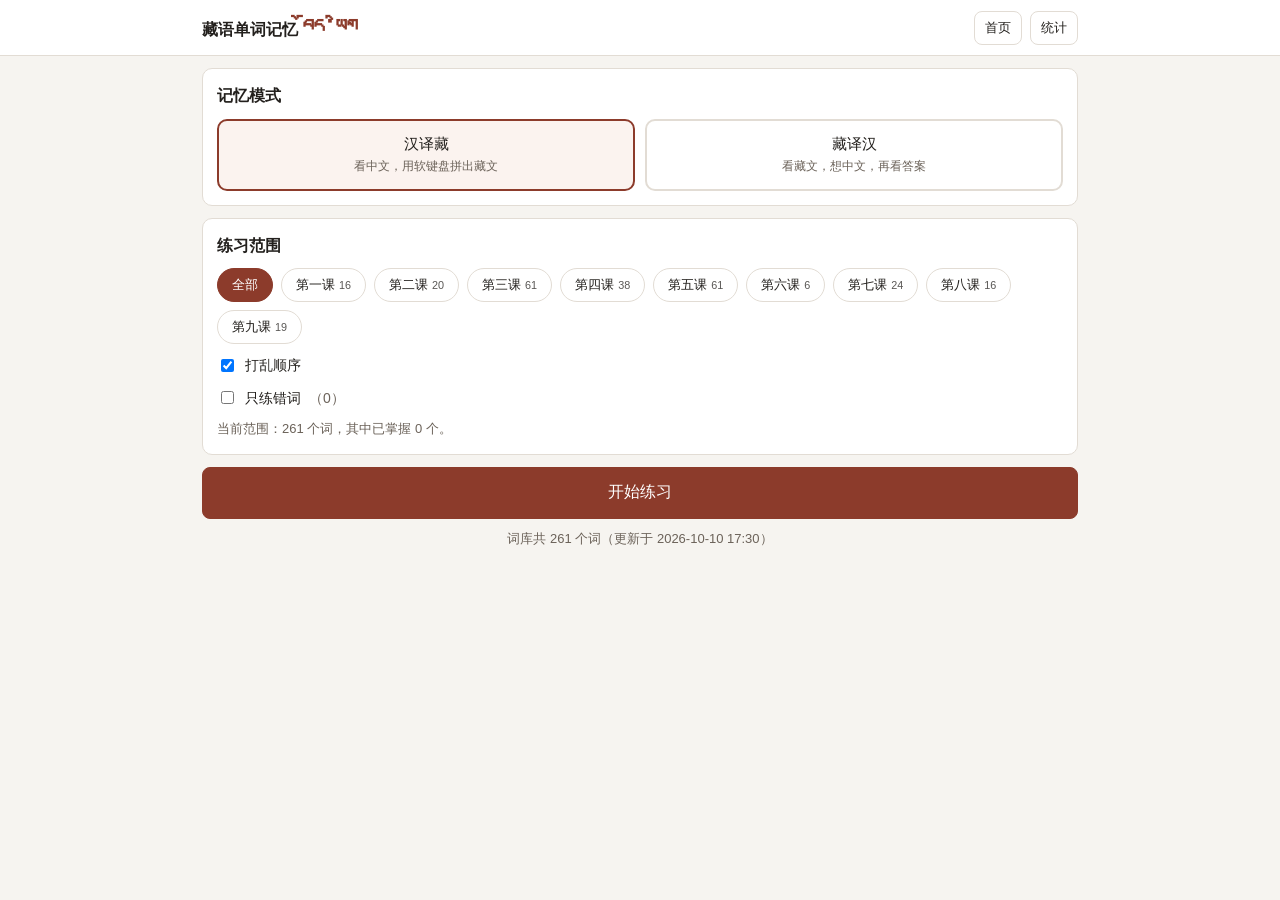
==== commit 39822a8e: "词库换成「词库1009」：261 词、9 课 新词库是上一版的纯超集——196 个老词一个没删没改，新增 65 个（第一课到第九课）。  bank_id 同时是页面显示名和 localStorage " ====
--- a/memorize/index.html
+++ b/memorize/index.html
@@ -14,7 +14,7 @@
   * 学习进度存在 localStorage（键名 zwjy-memory:v1）
 
   词库不要手改，用同目录的 update_wordbank.py 生成：
-      python update_wordbank.py 期中词汇库.json
+      python update_wordbank.py 词库1009.json
 
   注意：这段注释里刻意不写出 script 标签的字面样子，
   否则解析 HTML 的脚本（比如更新工具、测试脚手架）会把它当成真的标签。
@@ -447,7 +447,7 @@
 </main>
 
 <!-- 词库（由 update_wordbank.py 生成，不要手改） -->
-<script type="application/json" id="wordbank" data-bank-id="期中词汇库" data-generated-at="2026-10-07 00:30" data-count="196">
+<script type="application/json" id="wordbank" data-bank-id="词库1009" data-generated-at="2026-10-10 17:30" data-count="261">
 [
  {
   "id": "5bf718ed62",
@@ -5968,6 +5968,1989 @@
     "subjoined": [],
     "vowel": "ི",
     "suffix": "ང",
+    "suffix2": ""
+   }
+  ]
+ },
+ {
+  "id": "f10c2a4e8b",
+  "tibetan": "སྐྲ།",
+  "meaning": "头发",
+  "tags": [
+   "第六课"
+  ],
+  "autoJoin": true,
+  "trailingShad": true,
+  "components": [
+   {
+    "prefix": "",
+    "superscript": "ས",
+    "root": "ཀ",
+    "subjoined": [
+     "ར"
+    ],
+    "vowel": "",
+    "suffix": "",
+    "suffix2": ""
+   }
+  ]
+ },
+ {
+  "id": "486a3d1c5c",
+  "tibetan": "སྒྲ།",
+  "meaning": "声音",
+  "tags": [
+   "第六课"
+  ],
+  "autoJoin": true,
+  "trailingShad": true,
+  "components": [
+   {
+    "prefix": "",
+    "superscript": "ས",
+    "root": "ག",
+    "subjoined": [
+     "ར"
+    ],
+    "vowel": "",
+    "suffix": "",
+    "suffix2": ""
+   }
+  ]
+ },
+ {
+  "id": "8353d61b56",
+  "tibetan": "སྐྲ་ཁང།",
+  "meaning": "理发室",
+  "tags": [
+   "第六课"
+  ],
+  "autoJoin": true,
+  "trailingShad": true,
+  "components": [
+   {
+    "prefix": "",
+    "superscript": "ས",
+    "root": "ཀ",
+    "subjoined": [
+     "ར"
+    ],
+    "vowel": "",
+    "suffix": "",
+    "suffix2": ""
+   },
+   {
+    "prefix": "",
+    "superscript": "",
+    "root": "ཁ",
+    "subjoined": [],
+    "vowel": "",
+    "suffix": "ང",
+    "suffix2": ""
+   }
+  ]
+ },
+ {
+  "id": "0db0f9fc86",
+  "tibetan": "སྤྲ་མི།",
+  "meaning": "猿人",
+  "tags": [
+   "第六课"
+  ],
+  "autoJoin": true,
+  "trailingShad": true,
+  "components": [
+   {
+    "prefix": "",
+    "superscript": "ས",
+    "root": "པ",
+    "subjoined": [
+     "ར"
+    ],
+    "vowel": "",
+    "suffix": "",
+    "suffix2": ""
+   },
+   {
+    "prefix": "",
+    "superscript": "",
+    "root": "མ",
+    "subjoined": [],
+    "vowel": "ི",
+    "suffix": "",
+    "suffix2": ""
+   }
+  ]
+ },
+ {
+  "id": "48e69015d2",
+  "tibetan": "བྱ་སྒྲོ།",
+  "meaning": "羽毛",
+  "tags": [
+   "第六课"
+  ],
+  "autoJoin": true,
+  "trailingShad": true,
+  "components": [
+   {
+    "prefix": "",
+    "superscript": "",
+    "root": "བ",
+    "subjoined": [
+     "ཡ"
+    ],
+    "vowel": "",
+    "suffix": "",
+    "suffix2": ""
+   },
+   {
+    "prefix": "",
+    "superscript": "ས",
+    "root": "ག",
+    "subjoined": [
+     "ར"
+    ],
+    "vowel": "ོ",
+    "suffix": "",
+    "suffix2": ""
+   }
+  ]
+ },
+ {
+  "id": "208adbf160",
+  "tibetan": "སྒྲ་སྙན།",
+  "meaning": "六弦琴",
+  "tags": [
+   "第六课"
+  ],
+  "autoJoin": true,
+  "trailingShad": true,
+  "components": [
+   {
+    "prefix": "",
+    "superscript": "ས",
+    "root": "ག",
+    "subjoined": [
+     "ར"
+    ],
+    "vowel": "",
+    "suffix": "",
+    "suffix2": ""
+   },
+   {
+    "prefix": "",
+    "superscript": "ས",
+    "root": "ཉ",
+    "subjoined": [],
+    "vowel": "",
+    "suffix": "ན",
+    "suffix2": ""
+   }
+  ]
+ },
+ {
+  "id": "916460c972",
+  "tibetan": "ཀ་ལི།",
+  "meaning": "头盖骨",
+  "tags": [
+   "第七课"
+  ],
+  "autoJoin": true,
+  "trailingShad": true,
+  "components": [
+   {
+    "prefix": "",
+    "superscript": "",
+    "root": "ཀ",
+    "subjoined": [],
+    "vowel": "",
+    "suffix": "",
+    "suffix2": ""
+   },
+   {
+    "prefix": "",
+    "superscript": "",
+    "root": "ལ",
+    "subjoined": [],
+    "vowel": "ི",
+    "suffix": "",
+    "suffix2": ""
+   }
+  ]
+ },
+ {
+  "id": "2fd9c037a0",
+  "tibetan": "ཁང་པ།",
+  "meaning": "房子",
+  "tags": [
+   "第七课"
+  ],
+  "autoJoin": true,
+  "trailingShad": true,
+  "components": [
+   {
+    "prefix": "",
+    "superscript": "",
+    "root": "ཁ",
+    "subjoined": [],
+    "vowel": "",
+    "suffix": "ང",
+    "suffix2": ""
+   },
+   {
+    "prefix": "",
+    "superscript": "",
+    "root": "པ",
+    "subjoined": [],
+    "vowel": "",
+    "suffix": "",
+    "suffix2": ""
+   }
+  ]
+ },
+ {
+  "id": "488c5bf93e",
+  "tibetan": "གང་ས་གང་ལ།",
+  "meaning": "到处、处处",
+  "tags": [
+   "第七课"
+  ],
+  "autoJoin": true,
+  "trailingShad": true,
+  "components": [
+   {
+    "prefix": "",
+    "superscript": "",
+    "root": "ག",
+    "subjoined": [],
+    "vowel": "",
+    "suffix": "ང",
+    "suffix2": ""
+   },
+   {
+    "prefix": "",
+    "superscript": "",
+    "root": "ས",
+    "subjoined": [],
+    "vowel": "",
+    "suffix": "",
+    "suffix2": ""
+   },
+   {
+    "prefix": "",
+    "superscript": "",
+    "root": "ག",
+    "subjoined": [],
+    "vowel": "",
+    "suffix": "ང",
+    "suffix2": ""
+   },
+   {
+    "prefix": "",
+    "superscript": "",
+    "root": "ལ",
+    "subjoined": [],
+    "vowel": "",
+    "suffix": "",
+    "suffix2": ""
+   }
+  ]
+ },
+ {
+  "id": "c54f963565",
+  "tibetan": "ངང་པ།",
+  "meaning": "野鸭",
+  "tags": [
+   "第七课"
+  ],
+  "autoJoin": true,
+  "trailingShad": true,
+  "components": [
+   {
+    "prefix": "",
+    "superscript": "",
+    "root": "ང",
+    "subjoined": [],
+    "vowel": "",
+    "suffix": "ང",
+    "suffix2": ""
+   },
+   {
+    "prefix": "",
+    "superscript": "",
+    "root": "པ",
+    "subjoined": [],
+    "vowel": "",
+    "suffix": "",
+    "suffix2": ""
+   }
+  ]
+ },
+ {
+  "id": "e990b8a72f",
+  "tibetan": "ཐག་པ།",
+  "meaning": "绳子",
+  "tags": [
+   "第七课"
+  ],
+  "autoJoin": true,
+  "trailingShad": true,
+  "components": [
+   {
+    "prefix": "",
+    "superscript": "",
+    "root": "ཐ",
+    "subjoined": [],
+    "vowel": "",
+    "suffix": "ག",
+    "suffix2": ""
+   },
+   {
+    "prefix": "",
+    "superscript": "",
+    "root": "པ",
+    "subjoined": [],
+    "vowel": "",
+    "suffix": "",
+    "suffix2": ""
+   }
+  ]
+ },
+ {
+  "id": "266e87bb56",
+  "tibetan": "ནན་ཏན།",
+  "meaning": "认真",
+  "tags": [
+   "第七课"
+  ],
+  "autoJoin": true,
+  "trailingShad": true,
+  "components": [
+   {
+    "prefix": "",
+    "superscript": "",
+    "root": "ན",
+    "subjoined": [],
+    "vowel": "",
+    "suffix": "ན",
+    "suffix2": ""
+   },
+   {
+    "prefix": "",
+    "superscript": "",
+    "root": "ཏ",
+    "subjoined": [],
+    "vowel": "",
+    "suffix": "ན",
+    "suffix2": ""
+   }
+  ]
+ },
+ {
+  "id": "857736be32",
+  "tibetan": "ཆར་པ།",
+  "meaning": "雨",
+  "tags": [
+   "第七课"
+  ],
+  "autoJoin": true,
+  "trailingShad": true,
+  "components": [
+   {
+    "prefix": "",
+    "superscript": "",
+    "root": "ཆ",
+    "subjoined": [],
+    "vowel": "",
+    "suffix": "ར",
+    "suffix2": ""
+   },
+   {
+    "prefix": "",
+    "superscript": "",
+    "root": "པ",
+    "subjoined": [],
+    "vowel": "",
+    "suffix": "",
+    "suffix2": ""
+   }
+  ]
+ },
+ {
+  "id": "df8816cabd",
+  "tibetan": "ཇ་ཁང།",
+  "meaning": "茶馆",
+  "tags": [
+   "第七课"
+  ],
+  "autoJoin": true,
+  "trailingShad": true,
+  "components": [
+   {
+    "prefix": "",
+    "superscript": "",
+    "root": "ཇ",
+    "subjoined": [],
+    "vowel": "",
+    "suffix": "",
+    "suffix2": ""
+   },
+   {
+    "prefix": "",
+    "superscript": "",
+    "root": "ཁ",
+    "subjoined": [],
+    "vowel": "",
+    "suffix": "ང",
+    "suffix2": ""
+   }
+  ]
+ },
+ {
+  "id": "5416e20d2d",
+  "tibetan": "ཡས་མས།",
+  "meaning": "上下、前后",
+  "tags": [
+   "第七课"
+  ],
+  "autoJoin": true,
+  "trailingShad": true,
+  "components": [
+   {
+    "prefix": "",
+    "superscript": "",
+    "root": "ཡ",
+    "subjoined": [],
+    "vowel": "",
+    "suffix": "ས",
+    "suffix2": ""
+   },
+   {
+    "prefix": "",
+    "superscript": "",
+    "root": "མ",
+    "subjoined": [],
+    "vowel": "",
+    "suffix": "ས",
+    "suffix2": ""
+   }
+  ]
+ },
+ {
+  "id": "92f59ab49d",
+  "tibetan": "ཉལ་ཁང།",
+  "meaning": "寝室",
+  "tags": [
+   "第七课"
+  ],
+  "autoJoin": true,
+  "trailingShad": true,
+  "components": [
+   {
+    "prefix": "",
+    "superscript": "",
+    "root": "ཉ",
+    "subjoined": [],
+    "vowel": "",
+    "suffix": "ལ",
+    "suffix2": ""
+   },
+   {
+    "prefix": "",
+    "superscript": "",
+    "root": "ཁ",
+    "subjoined": [],
+    "vowel": "",
+    "suffix": "ང",
+    "suffix2": ""
+   }
+  ]
+ },
+ {
+  "id": "49dbdf1222",
+  "tibetan": "ཆང་ཁང།",
+  "meaning": "酒店、酒馆",
+  "tags": [
+   "第七课"
+  ],
+  "autoJoin": true,
+  "trailingShad": true,
+  "components": [
+   {
+    "prefix": "",
+    "superscript": "",
+    "root": "ཆ",
+    "subjoined": [],
+    "vowel": "",
+    "suffix": "ང",
+    "suffix2": ""
+   },
+   {
+    "prefix": "",
+    "superscript": "",
+    "root": "ཁ",
+    "subjoined": [],
+    "vowel": "",
+    "suffix": "ང",
+    "suffix2": ""
+   }
+  ]
+ },
+ {
+  "id": "28a84aaf4f",
+  "tibetan": "ཉལ་ས།",
+  "meaning": "睡的地方",
+  "tags": [
+   "第七课"
+  ],
+  "autoJoin": true,
+  "trailingShad": true,
+  "components": [
+   {
+    "prefix": "",
+    "superscript": "",
+    "root": "ཉ",
+    "subjoined": [],
+    "vowel": "",
+    "suffix": "ལ",
+    "suffix2": ""
+   },
+   {
+    "prefix": "",
+    "superscript": "",
+    "root": "ས",
+    "subjoined": [],
+    "vowel": "",
+    "suffix": "",
+    "suffix2": ""
+   }
+  ]
+ },
+ {
+  "id": "0d2353eb57",
+  "tibetan": "ཇ་ཆང།",
+  "meaning": "茶酒",
+  "tags": [
+   "第七课"
+  ],
+  "autoJoin": true,
+  "trailingShad": true,
+  "components": [
+   {
+    "prefix": "",
+    "superscript": "",
+    "root": "ཇ",
+    "subjoined": [],
+    "vowel": "",
+    "suffix": "",
+    "suffix2": ""
+   },
+   {
+    "prefix": "",
+    "superscript": "",
+    "root": "ཆ",
+    "subjoined": [],
+    "vowel": "",
+    "suffix": "ང",
+    "suffix2": ""
+   }
+  ]
+ },
+ {
+  "id": "c39e4315d2",
+  "tibetan": "ཕག་ཤ།",
+  "meaning": "猪肉",
+  "tags": [
+   "第七课"
+  ],
+  "autoJoin": true,
+  "trailingShad": true,
+  "components": [
+   {
+    "prefix": "",
+    "superscript": "",
+    "root": "ཕ",
+    "subjoined": [],
+    "vowel": "",
+    "suffix": "ག",
+    "suffix2": ""
+   },
+   {
+    "prefix": "",
+    "superscript": "",
+    "root": "ཤ",
+    "subjoined": [],
+    "vowel": "",
+    "suffix": "",
+    "suffix2": ""
+   }
+  ]
+ },
+ {
+  "id": "d915da049d",
+  "tibetan": "ཞལ་ལག།",
+  "meaning": "饭（敬）",
+  "tags": [
+   "第七课"
+  ],
+  "autoJoin": true,
+  "trailingShad": true,
+  "components": [
+   {
+    "prefix": "",
+    "superscript": "",
+    "root": "ཞ",
+    "subjoined": [],
+    "vowel": "",
+    "suffix": "ལ",
+    "suffix2": ""
+   },
+   {
+    "prefix": "",
+    "superscript": "",
+    "root": "ལ",
+    "subjoined": [],
+    "vowel": "",
+    "suffix": "ག",
+    "suffix2": ""
+   }
+  ]
+ },
+ {
+  "id": "00c420b13b",
+  "tibetan": "ཞལ་རས།",
+  "meaning": "脸、面（敬）",
+  "tags": [
+   "第七课"
+  ],
+  "autoJoin": true,
+  "trailingShad": true,
+  "components": [
+   {
+    "prefix": "",
+    "superscript": "",
+    "root": "ཞ",
+    "subjoined": [],
+    "vowel": "",
+    "suffix": "ལ",
+    "suffix2": ""
+   },
+   {
+    "prefix": "",
+    "superscript": "",
+    "root": "ར",
+    "subjoined": [],
+    "vowel": "",
+    "suffix": "ས",
+    "suffix2": ""
+   }
+  ]
+ },
+ {
+  "id": "5ac2cdff36",
+  "tibetan": "ལག་པ།",
+  "meaning": "手",
+  "tags": [
+   "第七课"
+  ],
+  "autoJoin": true,
+  "trailingShad": true,
+  "components": [
+   {
+    "prefix": "",
+    "superscript": "",
+    "root": "ལ",
+    "subjoined": [],
+    "vowel": "",
+    "suffix": "ག",
+    "suffix2": ""
+   },
+   {
+    "prefix": "",
+    "superscript": "",
+    "root": "པ",
+    "subjoined": [],
+    "vowel": "",
+    "suffix": "",
+    "suffix2": ""
+   }
+  ]
+ },
+ {
+  "id": "163dabd723",
+  "tibetan": "ལས་ཀ།",
+  "meaning": "工作、事",
+  "tags": [
+   "第七课"
+  ],
+  "autoJoin": true,
+  "trailingShad": true,
+  "components": [
+   {
+    "prefix": "",
+    "superscript": "",
+    "root": "ལ",
+    "subjoined": [],
+    "vowel": "",
+    "suffix": "ས",
+    "suffix2": ""
+   },
+   {
+    "prefix": "",
+    "superscript": "",
+    "root": "ཀ",
+    "subjoined": [],
+    "vowel": "",
+    "suffix": "",
+    "suffix2": ""
+   }
+  ]
+ },
+ {
+  "id": "ea1ac4cec3",
+  "tibetan": "ཚན་ཁག།",
+  "meaning": "系、部门",
+  "tags": [
+   "第七课"
+  ],
+  "autoJoin": true,
+  "trailingShad": true,
+  "components": [
+   {
+    "prefix": "",
+    "superscript": "",
+    "root": "ཚ",
+    "subjoined": [],
+    "vowel": "",
+    "suffix": "ན",
+    "suffix2": ""
+   },
+   {
+    "prefix": "",
+    "superscript": "",
+    "root": "ཁ",
+    "subjoined": [],
+    "vowel": "",
+    "suffix": "ག",
+    "suffix2": ""
+   }
+  ]
+ },
+ {
+  "id": "2c3718bd83",
+  "tibetan": "ཚང་མ།",
+  "meaning": "大家、都",
+  "tags": [
+   "第七课"
+  ],
+  "autoJoin": true,
+  "trailingShad": true,
+  "components": [
+   {
+    "prefix": "",
+    "superscript": "",
+    "root": "ཚ",
+    "subjoined": [],
+    "vowel": "",
+    "suffix": "ང",
+    "suffix2": ""
+   },
+   {
+    "prefix": "",
+    "superscript": "",
+    "root": "མ",
+    "subjoined": [],
+    "vowel": "",
+    "suffix": "",
+    "suffix2": ""
+   }
+  ]
+ },
+ {
+  "id": "9013957ab0",
+  "tibetan": "ཕག་པ།",
+  "meaning": "猪",
+  "tags": [
+   "第七课"
+  ],
+  "autoJoin": true,
+  "trailingShad": true,
+  "components": [
+   {
+    "prefix": "",
+    "superscript": "",
+    "root": "ཕ",
+    "subjoined": [],
+    "vowel": "",
+    "suffix": "ག",
+    "suffix2": ""
+   },
+   {
+    "prefix": "",
+    "superscript": "",
+    "root": "པ",
+    "subjoined": [],
+    "vowel": "",
+    "suffix": "",
+    "suffix2": ""
+   }
+  ]
+ },
+ {
+  "id": "2947b80fea",
+  "tibetan": "ཧང་སང་པ།",
+  "meaning": "惊奇",
+  "tags": [
+   "第七课"
+  ],
+  "autoJoin": true,
+  "trailingShad": true,
+  "components": [
+   {
+    "prefix": "",
+    "superscript": "",
+    "root": "ཧ",
+    "subjoined": [],
+    "vowel": "",
+    "suffix": "ང",
+    "suffix2": ""
+   },
+   {
+    "prefix": "",
+    "superscript": "",
+    "root": "ས",
+    "subjoined": [],
+    "vowel": "",
+    "suffix": "ང",
+    "suffix2": ""
+   },
+   {
+    "prefix": "",
+    "superscript": "",
+    "root": "པ",
+    "subjoined": [],
+    "vowel": "",
+    "suffix": "",
+    "suffix2": ""
+   }
+  ]
+ },
+ {
+  "id": "1dacb9d027",
+  "tibetan": "དེ་རིང།",
+  "meaning": "今天",
+  "tags": [
+   "第七课"
+  ],
+  "autoJoin": true,
+  "trailingShad": true,
+  "components": [
+   {
+    "prefix": "",
+    "superscript": "",
+    "root": "ད",
+    "subjoined": [],
+    "vowel": "ེ",
+    "suffix": "",
+    "suffix2": ""
+   },
+   {
+    "prefix": "",
+    "superscript": "",
+    "root": "ར",
+    "subjoined": [],
+    "vowel": "ི",
+    "suffix": "ང",
+    "suffix2": ""
+   }
+  ]
+ },
+ {
+  "id": "06307e8713",
+  "tibetan": "སང་ཉིན།",
+  "meaning": "明天",
+  "tags": [
+   "第七课"
+  ],
+  "autoJoin": true,
+  "trailingShad": true,
+  "components": [
+   {
+    "prefix": "",
+    "superscript": "",
+    "root": "ས",
+    "subjoined": [],
+    "vowel": "",
+    "suffix": "ང",
+    "suffix2": ""
+   },
+   {
+    "prefix": "",
+    "superscript": "",
+    "root": "ཉ",
+    "subjoined": [],
+    "vowel": "ི",
+    "suffix": "ན",
+    "suffix2": ""
+   }
+  ]
+ },
+ {
+  "id": "d206778be7",
+  "tibetan": "ནགས་ཚལ།",
+  "meaning": "森林",
+  "tags": [
+   "第八课"
+  ],
+  "autoJoin": true,
+  "trailingShad": true,
+  "components": [
+   {
+    "prefix": "",
+    "superscript": "",
+    "root": "ན",
+    "subjoined": [],
+    "vowel": "",
+    "suffix": "ག",
+    "suffix2": "ས"
+   },
+   {
+    "prefix": "",
+    "superscript": "",
+    "root": "ཚ",
+    "subjoined": [],
+    "vowel": "",
+    "suffix": "ལ",
+    "suffix2": ""
+   }
+  ]
+ },
+ {
+  "id": "daee93cd53",
+  "tibetan": "གངས་རི།",
+  "meaning": "雪山",
+  "tags": [
+   "第八课"
+  ],
+  "autoJoin": true,
+  "trailingShad": true,
+  "components": [
+   {
+    "prefix": "",
+    "superscript": "",
+    "root": "ག",
+    "subjoined": [],
+    "vowel": "",
+    "suffix": "ང",
+    "suffix2": "ས"
+   },
+   {
+    "prefix": "",
+    "superscript": "",
+    "root": "ར",
+    "subjoined": [],
+    "vowel": "ི",
+    "suffix": "",
+    "suffix2": ""
+   }
+  ]
+ },
+ {
+  "id": "c2e3ee325a",
+  "tibetan": "ཆུ་རགས།",
+  "meaning": "河堤",
+  "tags": [
+   "第八课"
+  ],
+  "autoJoin": true,
+  "trailingShad": true,
+  "components": [
+   {
+    "prefix": "",
+    "superscript": "",
+    "root": "ཆ",
+    "subjoined": [],
+    "vowel": "ུ",
+    "suffix": "",
+    "suffix2": ""
+   },
+   {
+    "prefix": "",
+    "superscript": "",
+    "root": "ར",
+    "subjoined": [],
+    "vowel": "",
+    "suffix": "ག",
+    "suffix2": "ས"
+   }
+  ]
+ },
+ {
+  "id": "d3386fed2c",
+  "tibetan": "ཚོགས་ཁང།",
+  "meaning": "礼堂",
+  "tags": [
+   "第八课"
+  ],
+  "autoJoin": true,
+  "trailingShad": true,
+  "components": [
+   {
+    "prefix": "",
+    "superscript": "",
+    "root": "ཚ",
+    "subjoined": [],
+    "vowel": "ོ",
+    "suffix": "ག",
+    "suffix2": "ས"
+   },
+   {
+    "prefix": "",
+    "superscript": "",
+    "root": "ཁ",
+    "subjoined": [],
+    "vowel": "",
+    "suffix": "ང",
+    "suffix2": ""
+   }
+  ]
+ },
+ {
+  "id": "4768a61fe4",
+  "tibetan": "མི་རིགས།",
+  "meaning": "民族",
+  "tags": [
+   "第八课"
+  ],
+  "autoJoin": true,
+  "trailingShad": true,
+  "components": [
+   {
+    "prefix": "",
+    "superscript": "",
+    "root": "མ",
+    "subjoined": [],
+    "vowel": "ི",
+    "suffix": "",
+    "suffix2": ""
+   },
+   {
+    "prefix": "",
+    "superscript": "",
+    "root": "ར",
+    "subjoined": [],
+    "vowel": "ི",
+    "suffix": "ག",
+    "suffix2": "ས"
+   }
+  ]
+ },
+ {
+  "id": "f2d161bb1d",
+  "tibetan": "ལམ་ལུགས།",
+  "meaning": "制度",
+  "tags": [
+   "第八课"
+  ],
+  "autoJoin": true,
+  "trailingShad": true,
+  "components": [
+   {
+    "prefix": "",
+    "superscript": "",
+    "root": "ལ",
+    "subjoined": [],
+    "vowel": "",
+    "suffix": "མ",
+    "suffix2": ""
+   },
+   {
+    "prefix": "",
+    "superscript": "",
+    "root": "ལ",
+    "subjoined": [],
+    "vowel": "ུ",
+    "suffix": "ག",
+    "suffix2": "ས"
+   }
+  ]
+ },
+ {
+  "id": "3cab826cb2",
+  "tibetan": "ཐབས་ཤེས།",
+  "meaning": "办法、方法",
+  "tags": [
+   "第八课"
+  ],
+  "autoJoin": true,
+  "trailingShad": true,
+  "components": [
+   {
+    "prefix": "",
+    "superscript": "",
+    "root": "ཐ",
+    "subjoined": [],
+    "vowel": "",
+    "suffix": "བ",
+    "suffix2": "ས"
+   },
+   {
+    "prefix": "",
+    "superscript": "",
+    "root": "ཤ",
+    "subjoined": [],
+    "vowel": "ེ",
+    "suffix": "ས",
+    "suffix2": ""
+   }
+  ]
+ },
+ {
+  "id": "b440a4d2f5",
+  "tibetan": "ཐམས་ཅད།",
+  "meaning": "一切、所有",
+  "tags": [
+   "第八课"
+  ],
+  "autoJoin": true,
+  "trailingShad": true,
+  "components": [
+   {
+    "prefix": "",
+    "superscript": "",
+    "root": "ཐ",
+    "subjoined": [],
+    "vowel": "",
+    "suffix": "མ",
+    "suffix2": "ས"
+   },
+   {
+    "prefix": "",
+    "superscript": "",
+    "root": "ཅ",
+    "subjoined": [],
+    "vowel": "",
+    "suffix": "ད",
+    "suffix2": ""
+   }
+  ]
+ },
+ {
+  "id": "3d62b36d0d",
+  "tibetan": "མི་རབས།",
+  "meaning": "世代",
+  "tags": [
+   "第八课"
+  ],
+  "autoJoin": true,
+  "trailingShad": true,
+  "components": [
+   {
+    "prefix": "",
+    "superscript": "",
+    "root": "མ",
+    "subjoined": [],
+    "vowel": "ི",
+    "suffix": "",
+    "suffix2": ""
+   },
+   {
+    "prefix": "",
+    "superscript": "",
+    "root": "ར",
+    "subjoined": [],
+    "vowel": "",
+    "suffix": "བ",
+    "suffix2": "ས"
+   }
+  ]
+ },
+ {
+  "id": "074a844488",
+  "tibetan": "དུས་རབས།",
+  "meaning": "时代",
+  "tags": [
+   "第八课"
+  ],
+  "autoJoin": true,
+  "trailingShad": true,
+  "components": [
+   {
+    "prefix": "",
+    "superscript": "",
+    "root": "ད",
+    "subjoined": [],
+    "vowel": "ུ",
+    "suffix": "ས",
+    "suffix2": ""
+   },
+   {
+    "prefix": "",
+    "superscript": "",
+    "root": "ར",
+    "subjoined": [],
+    "vowel": "",
+    "suffix": "བ",
+    "suffix2": "ས"
+   }
+  ]
+ },
+ {
+  "id": "0a251abd4e",
+  "tibetan": "མི་གྲངས།",
+  "meaning": "人数",
+  "tags": [
+   "第八课"
+  ],
+  "autoJoin": true,
+  "trailingShad": true,
+  "components": [
+   {
+    "prefix": "",
+    "superscript": "",
+    "root": "མ",
+    "subjoined": [],
+    "vowel": "ི",
+    "suffix": "",
+    "suffix2": ""
+   },
+   {
+    "prefix": "",
+    "superscript": "",
+    "root": "ག",
+    "subjoined": [
+     "ར"
+    ],
+    "vowel": "",
+    "suffix": "ང",
+    "suffix2": "ས"
+   }
+  ]
+ },
+ {
+  "id": "a5adbe1246",
+  "tibetan": "ཞབས་ཞུ།",
+  "meaning": "服务",
+  "tags": [
+   "第八课"
+  ],
+  "autoJoin": true,
+  "trailingShad": true,
+  "components": [
+   {
+    "prefix": "",
+    "superscript": "",
+    "root": "ཞ",
+    "subjoined": [],
+    "vowel": "",
+    "suffix": "བ",
+    "suffix2": "ས"
+   },
+   {
+    "prefix": "",
+    "superscript": "",
+    "root": "ཞ",
+    "subjoined": [],
+    "vowel": "ུ",
+    "suffix": "",
+    "suffix2": ""
+   }
+  ]
+ },
+ {
+  "id": "bb97e89740",
+  "tibetan": "སེམས་ཤུགས།",
+  "meaning": "信心、决心",
+  "tags": [
+   "第八课"
+  ],
+  "autoJoin": true,
+  "trailingShad": true,
+  "components": [
+   {
+    "prefix": "",
+    "superscript": "",
+    "root": "ས",
+    "subjoined": [],
+    "vowel": "ེ",
+    "suffix": "མ",
+    "suffix2": "ས"
+   },
+   {
+    "prefix": "",
+    "superscript": "",
+    "root": "ཤ",
+    "subjoined": [],
+    "vowel": "ུ",
+    "suffix": "ག",
+    "suffix2": "ས"
+   }
+  ]
+ },
+ {
+  "id": "61d8f50012",
+  "tibetan": "སྒྲིགས་ཁྲིམས།",
+  "meaning": "纪律、制度",
+  "tags": [
+   "第八课"
+  ],
+  "autoJoin": true,
+  "trailingShad": true,
+  "components": [
+   {
+    "prefix": "",
+    "superscript": "ས",
+    "root": "ག",
+    "subjoined": [
+     "ར"
+    ],
+    "vowel": "ི",
+    "suffix": "ག",
+    "suffix2": "ས"
+   },
+   {
+    "prefix": "",
+    "superscript": "",
+    "root": "ཁ",
+    "subjoined": [
+     "ར"
+    ],
+    "vowel": "ི",
+    "suffix": "མ",
+    "suffix2": "ས"
+   }
+  ]
+ },
+ {
+  "id": "ce2e898bbe",
+  "tibetan": "ཕྱུགས་རྫི།",
+  "meaning": "放牛人",
+  "tags": [
+   "第八课"
+  ],
+  "autoJoin": true,
+  "trailingShad": true,
+  "components": [
+   {
+    "prefix": "",
+    "superscript": "",
+    "root": "ཕ",
+    "subjoined": [
+     "ཡ"
+    ],
+    "vowel": "ུ",
+    "suffix": "ག",
+    "suffix2": "ས"
+   },
+   {
+    "prefix": "",
+    "superscript": "ར",
+    "root": "ཛ",
+    "subjoined": [],
+    "vowel": "ི",
+    "suffix": "",
+    "suffix2": ""
+   }
+  ]
+ },
+ {
+  "id": "dcb5ba26cb",
+  "tibetan": "རོགས་རམ།",
+  "meaning": "帮助",
+  "tags": [
+   "第八课"
+  ],
+  "autoJoin": true,
+  "trailingShad": true,
+  "components": [
+   {
+    "prefix": "",
+    "superscript": "",
+    "root": "ར",
+    "subjoined": [],
+    "vowel": "ོ",
+    "suffix": "ག",
+    "suffix2": "ས"
+   },
+   {
+    "prefix": "",
+    "superscript": "",
+    "root": "ར",
+    "subjoined": [],
+    "vowel": "",
+    "suffix": "མ",
+    "suffix2": ""
+   }
+  ]
+ },
+ {
+  "id": "f9f4602931",
+  "tibetan": "རིང་པོ།",
+  "meaning": "长",
+  "tags": [
+   "第九课"
+  ],
+  "autoJoin": true,
+  "trailingShad": true,
+  "components": [
+   {
+    "prefix": "",
+    "superscript": "",
+    "root": "ར",
+    "subjoined": [],
+    "vowel": "ི",
+    "suffix": "ང",
+    "suffix2": ""
+   },
+   {
+    "prefix": "",
+    "superscript": "",
+    "root": "པ",
+    "subjoined": [],
+    "vowel": "ོ",
+    "suffix": "",
+    "suffix2": ""
+   }
+  ]
+ },
+ {
+  "id": "2740da22d4",
+  "tibetan": "ཐུང་ཐུང།",
+  "meaning": "短",
+  "tags": [
+   "第九课"
+  ],
+  "autoJoin": true,
+  "trailingShad": true,
+  "components": [
+   {
+    "prefix": "",
+    "superscript": "",
+    "root": "ཐ",
+    "subjoined": [],
+    "vowel": "ུ",
+    "suffix": "ང",
+    "suffix2": ""
+   },
+   {
+    "prefix": "",
+    "superscript": "",
+    "root": "ཐ",
+    "subjoined": [],
+    "vowel": "ུ",
+    "suffix": "ང",
+    "suffix2": ""
+   }
+  ]
+ },
+ {
+  "id": "3172ba614f",
+  "tibetan": "དུག་ལོག།",
+  "meaning": "衣服",
+  "tags": [
+   "第九课"
+  ],
+  "autoJoin": true,
+  "trailingShad": true,
+  "components": [
+   {
+    "prefix": "",
+    "superscript": "",
+    "root": "ད",
+    "subjoined": [],
+    "vowel": "ུ",
+    "suffix": "ག",
+    "suffix2": ""
+   },
+   {
+    "prefix": "",
+    "superscript": "",
+    "root": "ལ",
+    "subjoined": [],
+    "vowel": "ོ",
+    "suffix": "ག",
+    "suffix2": ""
+   }
+  ]
+ },
+ {
+  "id": "5f8a7df56e",
+  "tibetan": "དུས་ཚོད།",
+  "meaning": "时间",
+  "tags": [
+   "第九课"
+  ],
+  "autoJoin": true,
+  "trailingShad": true,
+  "components": [
+   {
+    "prefix": "",
+    "superscript": "",
+    "root": "ད",
+    "subjoined": [],
+    "vowel": "ུ",
+    "suffix": "ས",
+    "suffix2": ""
+   },
+   {
+    "prefix": "",
+    "superscript": "",
+    "root": "ཚ",
+    "subjoined": [],
+    "vowel": "ོ",
+    "suffix": "ད",
+    "suffix2": ""
+   }
+  ]
+ },
+ {
+  "id": "b4cd3f034b",
+  "tibetan": "ཆུ་ཚོད།",
+  "meaning": "钟，表",
+  "tags": [
+   "第九课"
+  ],
+  "autoJoin": true,
+  "trailingShad": true,
+  "components": [
+   {
+    "prefix": "",
+    "superscript": "",
+    "root": "ཆ",
+    "subjoined": [],
+    "vowel": "ུ",
+    "suffix": "",
+    "suffix2": ""
+   },
+   {
+    "prefix": "",
+    "superscript": "",
+    "root": "ཚ",
+    "subjoined": [],
+    "vowel": "ོ",
+    "suffix": "ད",
+    "suffix2": ""
+   }
+  ]
+ },
+ {
+  "id": "880bde4aef",
+  "tibetan": "བོད་ཡིག།",
+  "meaning": "藏文",
+  "tags": [
+   "第九课"
+  ],
+  "autoJoin": true,
+  "trailingShad": true,
+  "components": [
+   {
+    "prefix": "",
+    "superscript": "",
+    "root": "བ",
+    "subjoined": [],
+    "vowel": "ོ",
+    "suffix": "ད",
+    "suffix2": ""
+   },
+   {
+    "prefix": "",
+    "superscript": "",
+    "root": "ཡ",
+    "subjoined": [],
+    "vowel": "ི",
+    "suffix": "ག",
+    "suffix2": ""
+   }
+  ]
+ },
+ {
+  "id": "db489d5e95",
+  "tibetan": "ཆེ་ཆུང།",
+  "meaning": "大小",
+  "tags": [
+   "第九课"
+  ],
+  "autoJoin": true,
+  "trailingShad": true,
+  "components": [
+   {
+    "prefix": "",
+    "superscript": "",
+    "root": "ཆ",
+    "subjoined": [],
+    "vowel": "ེ",
+    "suffix": "",
+    "suffix2": ""
+   },
+   {
+    "prefix": "",
+    "superscript": "",
+    "root": "ཆ",
+    "subjoined": [],
+    "vowel": "ུ",
+    "suffix": "ང",
+    "suffix2": ""
+   }
+  ]
+ },
+ {
+  "id": "a7666f524e",
+  "tibetan": "མང་ཉུང།",
+  "meaning": "多少",
+  "tags": [
+   "第九课"
+  ],
+  "autoJoin": true,
+  "trailingShad": true,
+  "components": [
+   {
+    "prefix": "",
+    "superscript": "",
+    "root": "མ",
+    "subjoined": [],
+    "vowel": "",
+    "suffix": "ང",
+    "suffix2": ""
+   },
+   {
+    "prefix": "",
+    "superscript": "",
+    "root": "ཉ",
+    "subjoined": [],
+    "vowel": "ུ",
+    "suffix": "ང",
+    "suffix2": ""
+   }
+  ]
+ },
+ {
+  "id": "513e4778c2",
+  "tibetan": "ཞིང་པ།",
+  "meaning": "农民",
+  "tags": [
+   "第九课"
+  ],
+  "autoJoin": true,
+  "trailingShad": true,
+  "components": [
+   {
+    "prefix": "",
+    "superscript": "",
+    "root": "ཞ",
+    "subjoined": [],
+    "vowel": "ི",
+    "suffix": "ང",
+    "suffix2": ""
+   },
+   {
+    "prefix": "",
+    "superscript": "",
+    "root": "པ",
+    "subjoined": [],
+    "vowel": "",
+    "suffix": "",
+    "suffix2": ""
+   }
+  ]
+ },
+ {
+  "id": "d558331c32",
+  "tibetan": "རེད།",
+  "meaning": "是",
+  "tags": [
+   "第九课"
+  ],
+  "autoJoin": true,
+  "trailingShad": true,
+  "components": [
+   {
+    "prefix": "",
+    "superscript": "",
+    "root": "ར",
+    "subjoined": [],
+    "vowel": "ེ",
+    "suffix": "ད",
+    "suffix2": ""
+   }
+  ]
+ },
+ {
+  "id": "62bf8ca639",
+  "tibetan": "མ་རེད།",
+  "meaning": "不是",
+  "tags": [
+   "第九课"
+  ],
+  "autoJoin": true,
+  "trailingShad": true,
+  "components": [
+   {
+    "prefix": "",
+    "superscript": "",
+    "root": "མ",
+    "subjoined": [],
+    "vowel": "",
+    "suffix": "",
+    "suffix2": ""
+   },
+   {
+    "prefix": "",
+    "superscript": "",
+    "root": "ར",
+    "subjoined": [],
+    "vowel": "ེ",
+    "suffix": "ད",
+    "suffix2": ""
+   }
+  ]
+ },
+ {
+  "id": "2b11b4b6df",
+  "tibetan": "ཁོང་ཚོ།",
+  "meaning": "他们",
+  "tags": [
+   "第九课"
+  ],
+  "autoJoin": true,
+  "trailingShad": true,
+  "components": [
+   {
+    "prefix": "",
+    "superscript": "",
+    "root": "ཁ",
+    "subjoined": [],
+    "vowel": "ོ",
+    "suffix": "ང",
+    "suffix2": ""
+   },
+   {
+    "prefix": "",
+    "superscript": "",
+    "root": "ཚ",
+    "subjoined": [],
+    "vowel": "ོ",
+    "suffix": "",
+    "suffix2": ""
+   }
+  ]
+ },
+ {
+  "id": "440a94d319",
+  "tibetan": "ཁྱེད་ཚོ།",
+  "meaning": "你们",
+  "tags": [
+   "第九课"
+  ],
+  "autoJoin": true,
+  "trailingShad": true,
+  "components": [
+   {
+    "prefix": "",
+    "superscript": "",
+    "root": "ཁ",
+    "subjoined": [
+     "ཡ"
+    ],
+    "vowel": "ེ",
+    "suffix": "ད",
+    "suffix2": ""
+   },
+   {
+    "prefix": "",
+    "superscript": "",
+    "root": "ཚ",
+    "subjoined": [],
+    "vowel": "ོ",
+    "suffix": "",
+    "suffix2": ""
+   }
+  ]
+ },
+ {
+  "id": "423a1e3425",
+  "tibetan": "ཉིན་ཐོ།",
+  "meaning": "日记",
+  "tags": [
+   "第九课"
+  ],
+  "autoJoin": true,
+  "trailingShad": true,
+  "components": [
+   {
+    "prefix": "",
+    "superscript": "",
+    "root": "ཉ",
+    "subjoined": [],
+    "vowel": "ི",
+    "suffix": "ན",
+    "suffix2": ""
+   },
+   {
+    "prefix": "",
+    "superscript": "",
+    "root": "ཐ",
+    "subjoined": [],
+    "vowel": "ོ",
+    "suffix": "",
+    "suffix2": ""
+   }
+  ]
+ },
+ {
+  "id": "000ec5ba17",
+  "tibetan": "ཉིན་མོ།",
+  "meaning": "白天",
+  "tags": [
+   "第九课"
+  ],
+  "autoJoin": true,
+  "trailingShad": true,
+  "components": [
+   {
+    "prefix": "",
+    "superscript": "",
+    "root": "ཉ",
+    "subjoined": [],
+    "vowel": "ི",
+    "suffix": "ན",
+    "suffix2": ""
+   },
+   {
+    "prefix": "",
+    "superscript": "",
+    "root": "མ",
+    "subjoined": [],
+    "vowel": "ོ",
+    "suffix": "",
+    "suffix2": ""
+   }
+  ]
+ },
+ {
+  "id": "0f1e248707",
+  "tibetan": "ཡིད་ཆེས།",
+  "meaning": "相信、信任",
+  "tags": [
+   "第九课"
+  ],
+  "autoJoin": true,
+  "trailingShad": true,
+  "components": [
+   {
+    "prefix": "",
+    "superscript": "",
+    "root": "ཡ",
+    "subjoined": [],
+    "vowel": "ི",
+    "suffix": "ད",
+    "suffix2": ""
+   },
+   {
+    "prefix": "",
+    "superscript": "",
+    "root": "ཆ",
+    "subjoined": [],
+    "vowel": "ེ",
+    "suffix": "ས",
+    "suffix2": ""
+   }
+  ]
+ },
+ {
+  "id": "0bbb042d3d",
+  "tibetan": "ཤེས་ཡོན་ཅན།",
+  "meaning": "知识分子",
+  "tags": [
+   "第九课"
+  ],
+  "autoJoin": true,
+  "trailingShad": true,
+  "components": [
+   {
+    "prefix": "",
+    "superscript": "",
+    "root": "ཤ",
+    "subjoined": [],
+    "vowel": "ེ",
+    "suffix": "ས",
+    "suffix2": ""
+   },
+   {
+    "prefix": "",
+    "superscript": "",
+    "root": "ཡ",
+    "subjoined": [],
+    "vowel": "ོ",
+    "suffix": "ན",
+    "suffix2": ""
+   },
+   {
+    "prefix": "",
+    "superscript": "",
+    "root": "ཅ",
+    "subjoined": [],
+    "vowel": "",
+    "suffix": "ན",
+    "suffix2": ""
+   }
+  ]
+ },
+ {
+  "id": "26787e2270",
+  "tibetan": "ཕལ་ཆེར།",
+  "meaning": "大概、可能",
+  "tags": [
+   "第九课"
+  ],
+  "autoJoin": true,
+  "trailingShad": true,
+  "components": [
+   {
+    "prefix": "",
+    "superscript": "",
+    "root": "ཕ",
+    "subjoined": [],
+    "vowel": "",
+    "suffix": "ལ",
+    "suffix2": ""
+   },
+   {
+    "prefix": "",
+    "superscript": "",
+    "root": "ཆ",
+    "subjoined": [],
+    "vowel": "ེ",
+    "suffix": "ར",
+    "suffix2": ""
+   }
+  ]
+ },
+ {
+  "id": "9a9c347ad9",
+  "tibetan": "དོན་དག།",
+  "meaning": "事情",
+  "tags": [
+   "第九课"
+  ],
+  "autoJoin": true,
+  "trailingShad": true,
+  "components": [
+   {
+    "prefix": "",
+    "superscript": "",
+    "root": "ད",
+    "subjoined": [],
+    "vowel": "ོ",
+    "suffix": "ན",
+    "suffix2": ""
+   },
+   {
+    "prefix": "",
+    "superscript": "",
+    "root": "ད",
+    "subjoined": [],
+    "vowel": "",
+    "suffix": "ག",
     "suffix2": ""
    }
   ]
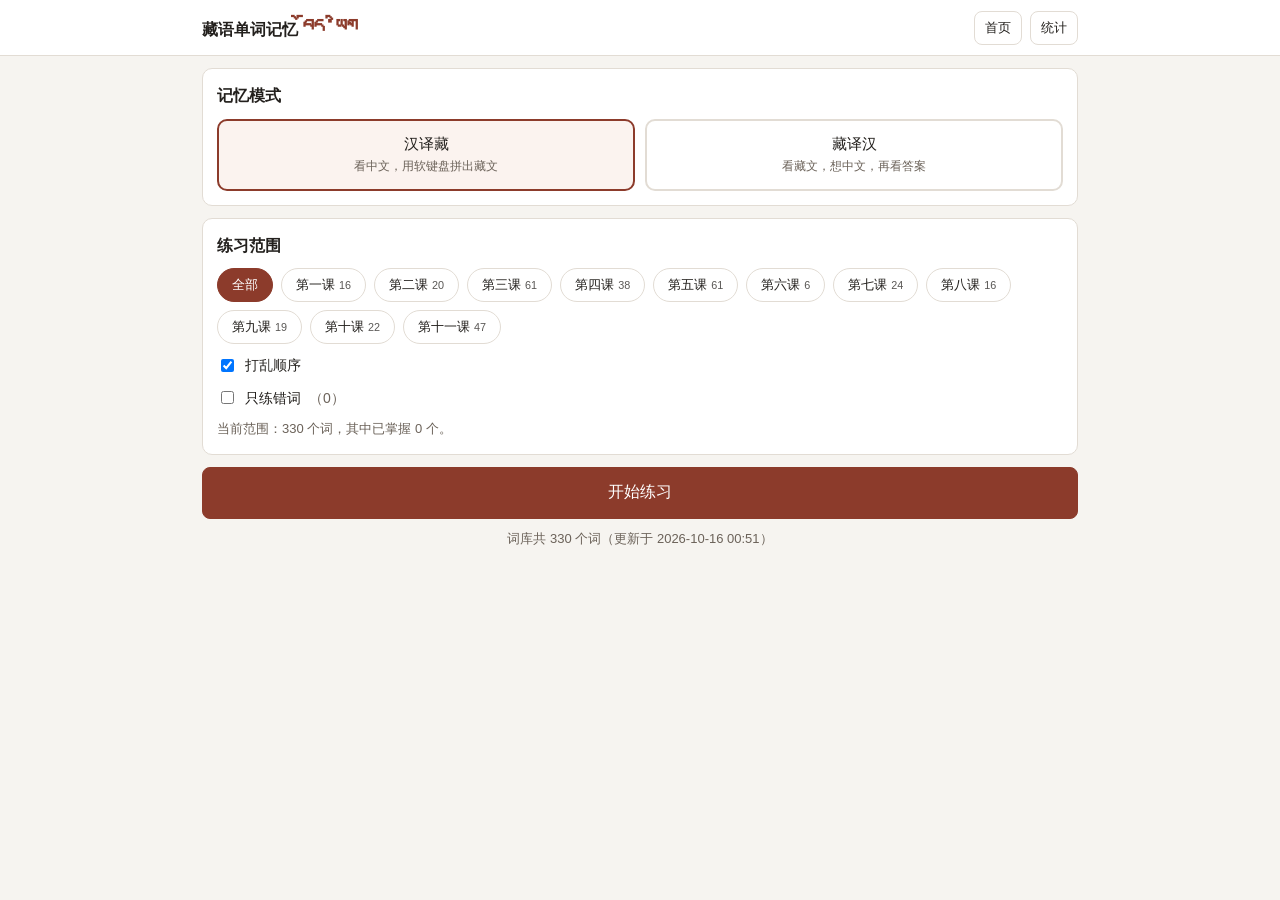
==== commit 03636c86: "修掉校验表的三处漏项，结论不再取决于组件拆法；词库换成「词库1016」 ## 校验误报  用户报「上加字 ར + 基字 ཇ 被提示组合不常见」。རྗ 是十二个 ར་མགོ 之一 （རྗེ 主、རྗེས" ====
--- a/memorize/index.html
+++ b/memorize/index.html
@@ -14,7 +14,7 @@
   * 学习进度存在 localStorage（键名 zwjy-memory:v1）
 
   词库不要手改，用同目录的 update_wordbank.py 生成：
-      python update_wordbank.py 词库1009.json
+      python update_wordbank.py 词库1016.json
 
   注意：这段注释里刻意不写出 script 标签的字面样子，
   否则解析 HTML 的脚本（比如更新工具、测试脚手架）会把它当成真的标签。
@@ -447,7 +447,7 @@
 </main>
 
 <!-- 词库（由 update_wordbank.py 生成，不要手改） -->
-<script type="application/json" id="wordbank" data-bank-id="词库1009" data-generated-at="2026-10-10 17:30" data-count="261">
+<script type="application/json" id="wordbank" data-bank-id="词库1016" data-generated-at="2026-10-16 00:51" data-count="330">
 [
  {
   "id": "5bf718ed62",
@@ -7951,6 +7951,2050 @@
     "subjoined": [],
     "vowel": "",
     "suffix": "ག",
+    "suffix2": ""
+   }
+  ]
+ },
+ {
+  "id": "158d9eaa68",
+  "tibetan": "ཁྱིམ་ཚང།",
+  "meaning": "家庭",
+  "tags": [
+   "第十课"
+  ],
+  "autoJoin": true,
+  "trailingShad": true,
+  "components": [
+   {
+    "prefix": "",
+    "superscript": "",
+    "root": "ཁ",
+    "subjoined": [
+     "ཡ"
+    ],
+    "vowel": "ི",
+    "suffix": "མ",
+    "suffix2": ""
+   },
+   {
+    "prefix": "",
+    "superscript": "",
+    "root": "ཚ",
+    "subjoined": [],
+    "vowel": "",
+    "suffix": "ང",
+    "suffix2": ""
+   }
+  ]
+ },
+ {
+  "id": "a13b39605a",
+  "tibetan": "གྲོང་པ།",
+  "meaning": "邻居",
+  "tags": [
+   "第十课"
+  ],
+  "autoJoin": true,
+  "trailingShad": true,
+  "components": [
+   {
+    "prefix": "",
+    "superscript": "",
+    "root": "ག",
+    "subjoined": [
+     "ར"
+    ],
+    "vowel": "ོ",
+    "suffix": "ང",
+    "suffix2": ""
+   },
+   {
+    "prefix": "",
+    "superscript": "",
+    "root": "པ",
+    "subjoined": [],
+    "vowel": "",
+    "suffix": "",
+    "suffix2": ""
+   }
+  ]
+ },
+ {
+  "id": "32b6523f14",
+  "tibetan": "གྲོང་ཁྱེར།",
+  "meaning": "城市",
+  "tags": [
+   "第十课"
+  ],
+  "autoJoin": true,
+  "trailingShad": true,
+  "components": [
+   {
+    "prefix": "",
+    "superscript": "",
+    "root": "ག",
+    "subjoined": [
+     "ར"
+    ],
+    "vowel": "ོ",
+    "suffix": "ང",
+    "suffix2": ""
+   },
+   {
+    "prefix": "",
+    "superscript": "",
+    "root": "ཁ",
+    "subjoined": [
+     "ཡ"
+    ],
+    "vowel": "ེ",
+    "suffix": "ར",
+    "suffix2": ""
+   }
+  ]
+ },
+ {
+  "id": "5ca3662488",
+  "tibetan": "གྲལ་རིམ།",
+  "meaning": "阶级",
+  "tags": [
+   "第十课"
+  ],
+  "autoJoin": true,
+  "trailingShad": true,
+  "components": [
+   {
+    "prefix": "",
+    "superscript": "",
+    "root": "ག",
+    "subjoined": [
+     "ར"
+    ],
+    "vowel": "",
+    "suffix": "ལ",
+    "suffix2": ""
+   },
+   {
+    "prefix": "",
+    "superscript": "",
+    "root": "ར",
+    "subjoined": [],
+    "vowel": "ི",
+    "suffix": "མ",
+    "suffix2": ""
+   }
+  ]
+ },
+ {
+  "id": "f4b7f23982",
+  "tibetan": "ཆབ་སྲིད།",
+  "meaning": "政治",
+  "tags": [
+   "第十课"
+  ],
+  "autoJoin": true,
+  "trailingShad": true,
+  "components": [
+   {
+    "prefix": "",
+    "superscript": "",
+    "root": "ཆ",
+    "subjoined": [],
+    "vowel": "",
+    "suffix": "བ",
+    "suffix2": ""
+   },
+   {
+    "prefix": "",
+    "superscript": "",
+    "root": "ས",
+    "subjoined": [
+     "ར"
+    ],
+    "vowel": "ི",
+    "suffix": "ད",
+    "suffix2": ""
+   }
+  ]
+ },
+ {
+  "id": "d543f320b3",
+  "tibetan": "དྲུང་ཡིག།",
+  "meaning": "秘书",
+  "tags": [
+   "第十课"
+  ],
+  "autoJoin": true,
+  "trailingShad": true,
+  "components": [
+   {
+    "prefix": "",
+    "superscript": "",
+    "root": "ད",
+    "subjoined": [
+     "ར"
+    ],
+    "vowel": "ུ",
+    "suffix": "ང",
+    "suffix2": ""
+   },
+   {
+    "prefix": "",
+    "superscript": "",
+    "root": "ཡ",
+    "subjoined": [],
+    "vowel": "ི",
+    "suffix": "ག",
+    "suffix2": ""
+   }
+  ]
+ },
+ {
+  "id": "a6551ddfbd",
+  "tibetan": "ཕྱག་ལས།",
+  "meaning": "工作、事情",
+  "tags": [
+   "第十课"
+  ],
+  "autoJoin": true,
+  "trailingShad": true,
+  "components": [
+   {
+    "prefix": "",
+    "superscript": "",
+    "root": "ཕ",
+    "subjoined": [
+     "ཡ"
+    ],
+    "vowel": "",
+    "suffix": "ག",
+    "suffix2": ""
+   },
+   {
+    "prefix": "",
+    "superscript": "",
+    "root": "ལ",
+    "subjoined": [],
+    "vowel": "",
+    "suffix": "ས",
+    "suffix2": ""
+   }
+  ]
+ },
+ {
+  "id": "090dbcf8d9",
+  "tibetan": "ཕྱུག་པོ།",
+  "meaning": "富人、财主",
+  "tags": [
+   "第十课"
+  ],
+  "autoJoin": true,
+  "trailingShad": true,
+  "components": [
+   {
+    "prefix": "",
+    "superscript": "",
+    "root": "ཕ",
+    "subjoined": [
+     "ཡ"
+    ],
+    "vowel": "ུ",
+    "suffix": "ག",
+    "suffix2": ""
+   },
+   {
+    "prefix": "",
+    "superscript": "",
+    "root": "པ",
+    "subjoined": [],
+    "vowel": "ོ",
+    "suffix": "",
+    "suffix2": ""
+   }
+  ]
+ },
+ {
+  "id": "58131f7fd6",
+  "tibetan": "བྲིས་དེབ།",
+  "meaning": "写字本",
+  "tags": [
+   "第十课"
+  ],
+  "autoJoin": true,
+  "trailingShad": true,
+  "components": [
+   {
+    "prefix": "",
+    "superscript": "",
+    "root": "བ",
+    "subjoined": [
+     "ར"
+    ],
+    "vowel": "ི",
+    "suffix": "ས",
+    "suffix2": ""
+   },
+   {
+    "prefix": "",
+    "superscript": "",
+    "root": "ད",
+    "subjoined": [],
+    "vowel": "ེ",
+    "suffix": "བ",
+    "suffix2": ""
+   }
+  ]
+ },
+ {
+  "id": "1edb77e5bd",
+  "tibetan": "བྲང་ཁོག།",
+  "meaning": "胸脯",
+  "tags": [
+   "第十课"
+  ],
+  "autoJoin": true,
+  "trailingShad": true,
+  "components": [
+   {
+    "prefix": "",
+    "superscript": "",
+    "root": "བ",
+    "subjoined": [
+     "ར"
+    ],
+    "vowel": "",
+    "suffix": "ང",
+    "suffix2": ""
+   },
+   {
+    "prefix": "",
+    "superscript": "",
+    "root": "ཁ",
+    "subjoined": [],
+    "vowel": "ོ",
+    "suffix": "ག",
+    "suffix2": ""
+   }
+  ]
+ },
+ {
+  "id": "64e0fb4935",
+  "tibetan": "རྗེས་ལུས།",
+  "meaning": "落后",
+  "tags": [
+   "第十课"
+  ],
+  "autoJoin": true,
+  "trailingShad": true,
+  "components": [
+   {
+    "prefix": "",
+    "superscript": "ར",
+    "root": "ཇ",
+    "subjoined": [],
+    "vowel": "ེ",
+    "suffix": "ས",
+    "suffix2": ""
+   },
+   {
+    "prefix": "",
+    "superscript": "",
+    "root": "ལ",
+    "subjoined": [],
+    "vowel": "ུ",
+    "suffix": "ས",
+    "suffix2": ""
+   }
+  ]
+ },
+ {
+  "id": "c08dd06ec0",
+  "tibetan": "རྗེས་མ།",
+  "meaning": "以后、将来",
+  "tags": [
+   "第十课"
+  ],
+  "autoJoin": true,
+  "trailingShad": true,
+  "components": [
+   {
+    "prefix": "",
+    "superscript": "ར",
+    "root": "ཇ",
+    "subjoined": [],
+    "vowel": "ེ",
+    "suffix": "ས",
+    "suffix2": ""
+   },
+   {
+    "prefix": "",
+    "superscript": "",
+    "root": "མ",
+    "subjoined": [],
+    "vowel": "",
+    "suffix": "",
+    "suffix2": ""
+   }
+  ]
+ },
+ {
+  "id": "1bc673e274",
+  "tibetan": "སྤུས་ཀ།",
+  "meaning": "质量",
+  "tags": [
+   "第十课"
+  ],
+  "autoJoin": true,
+  "trailingShad": true,
+  "components": [
+   {
+    "prefix": "",
+    "superscript": "ས",
+    "root": "པ",
+    "subjoined": [],
+    "vowel": "ུ",
+    "suffix": "ས",
+    "suffix2": ""
+   },
+   {
+    "prefix": "",
+    "superscript": "",
+    "root": "ཀ",
+    "subjoined": [],
+    "vowel": "",
+    "suffix": "",
+    "suffix2": ""
+   }
+  ]
+ },
+ {
+  "id": "6c52fd2aa2",
+  "tibetan": "རྙིང་པ།",
+  "meaning": "旧、老",
+  "tags": [
+   "第十课"
+  ],
+  "autoJoin": true,
+  "trailingShad": true,
+  "components": [
+   {
+    "prefix": "",
+    "superscript": "ར",
+    "root": "ཉ",
+    "subjoined": [],
+    "vowel": "ི",
+    "suffix": "ང",
+    "suffix2": ""
+   },
+   {
+    "prefix": "",
+    "superscript": "",
+    "root": "པ",
+    "subjoined": [],
+    "vowel": "",
+    "suffix": "",
+    "suffix2": ""
+   }
+  ]
+ },
+ {
+  "id": "74ee76fe1c",
+  "tibetan": "སྐྲང་པ།",
+  "meaning": "肿",
+  "tags": [
+   "第十课"
+  ],
+  "autoJoin": true,
+  "trailingShad": true,
+  "components": [
+   {
+    "prefix": "",
+    "superscript": "ས",
+    "root": "ཀ",
+    "subjoined": [
+     "ར"
+    ],
+    "vowel": "",
+    "suffix": "ང",
+    "suffix2": ""
+   },
+   {
+    "prefix": "",
+    "superscript": "",
+    "root": "པ",
+    "subjoined": [],
+    "vowel": "",
+    "suffix": "",
+    "suffix2": ""
+   }
+  ]
+ },
+ {
+  "id": "0570f459ad",
+  "tibetan": "སྐྱག་རྫུན།",
+  "meaning": "假话、谎言",
+  "tags": [
+   "第十课"
+  ],
+  "autoJoin": true,
+  "trailingShad": true,
+  "components": [
+   {
+    "prefix": "",
+    "superscript": "ས",
+    "root": "ཀ",
+    "subjoined": [
+     "ཡ"
+    ],
+    "vowel": "",
+    "suffix": "ག",
+    "suffix2": ""
+   },
+   {
+    "prefix": "",
+    "superscript": "ར",
+    "root": "ཛ",
+    "subjoined": [],
+    "vowel": "ུ",
+    "suffix": "ན",
+    "suffix2": ""
+   }
+  ]
+ },
+ {
+  "id": "913e3b6f51",
+  "tibetan": "རྩིས་སྤྲོད།",
+  "meaning": "交代、移交",
+  "tags": [
+   "第十课"
+  ],
+  "autoJoin": true,
+  "trailingShad": true,
+  "components": [
+   {
+    "prefix": "",
+    "superscript": "ར",
+    "root": "ཙ",
+    "subjoined": [],
+    "vowel": "ི",
+    "suffix": "ས",
+    "suffix2": ""
+   },
+   {
+    "prefix": "",
+    "superscript": "ས",
+    "root": "པ",
+    "subjoined": [
+     "ར"
+    ],
+    "vowel": "ོ",
+    "suffix": "ད",
+    "suffix2": ""
+   }
+  ]
+ },
+ {
+  "id": "6598da13f9",
+  "tibetan": "མིག་སྐྱག།",
+  "meaning": "眼屎",
+  "tags": [
+   "第十课"
+  ],
+  "autoJoin": true,
+  "trailingShad": true,
+  "components": [
+   {
+    "prefix": "",
+    "superscript": "",
+    "root": "མ",
+    "subjoined": [],
+    "vowel": "ི",
+    "suffix": "ག",
+    "suffix2": ""
+   },
+   {
+    "prefix": "",
+    "superscript": "ས",
+    "root": "ཀ",
+    "subjoined": [
+     "ཡ"
+    ],
+    "vowel": "",
+    "suffix": "ག",
+    "suffix2": ""
+   }
+  ]
+ },
+ {
+  "id": "6551effc3e",
+  "tibetan": "རྩེད་ཆས།",
+  "meaning": "玩具",
+  "tags": [
+   "第十课"
+  ],
+  "autoJoin": true,
+  "trailingShad": true,
+  "components": [
+   {
+    "prefix": "",
+    "superscript": "ར",
+    "root": "ཙ",
+    "subjoined": [],
+    "vowel": "ེ",
+    "suffix": "ད",
+    "suffix2": ""
+   },
+   {
+    "prefix": "",
+    "superscript": "",
+    "root": "ཆ",
+    "subjoined": [],
+    "vowel": "",
+    "suffix": "ས",
+    "suffix2": ""
+   }
+  ]
+ },
+ {
+  "id": "74191a6b7b",
+  "tibetan": "ཤིང་སྡོང།",
+  "meaning": "树木",
+  "tags": [
+   "第十课"
+  ],
+  "autoJoin": true,
+  "trailingShad": true,
+  "components": [
+   {
+    "prefix": "",
+    "superscript": "",
+    "root": "ཤ",
+    "subjoined": [],
+    "vowel": "ི",
+    "suffix": "ང",
+    "suffix2": ""
+   },
+   {
+    "prefix": "",
+    "superscript": "ས",
+    "root": "ད",
+    "subjoined": [],
+    "vowel": "ོ",
+    "suffix": "ང",
+    "suffix2": ""
+   }
+  ]
+ },
+ {
+  "id": "96ec16044d",
+  "tibetan": "སློབ་ཕྲུག།",
+  "meaning": "学生",
+  "tags": [
+   "第十课"
+  ],
+  "autoJoin": true,
+  "trailingShad": true,
+  "components": [
+   {
+    "prefix": "",
+    "superscript": "ས",
+    "root": "ལ",
+    "subjoined": [],
+    "vowel": "ོ",
+    "suffix": "བ",
+    "suffix2": ""
+   },
+   {
+    "prefix": "",
+    "superscript": "",
+    "root": "ཕ",
+    "subjoined": [
+     "ར"
+    ],
+    "vowel": "ུ",
+    "suffix": "ག",
+    "suffix2": ""
+   }
+  ]
+ },
+ {
+  "id": "0ae3af0be0",
+  "tibetan": "སློབ་དེབ།",
+  "meaning": "课本",
+  "tags": [
+   "第十课"
+  ],
+  "autoJoin": true,
+  "trailingShad": true,
+  "components": [
+   {
+    "prefix": "",
+    "superscript": "ས",
+    "root": "ལ",
+    "subjoined": [],
+    "vowel": "ོ",
+    "suffix": "བ",
+    "suffix2": ""
+   },
+   {
+    "prefix": "",
+    "superscript": "",
+    "root": "ད",
+    "subjoined": [],
+    "vowel": "ེ",
+    "suffix": "བ",
+    "suffix2": ""
+   }
+  ]
+ },
+ {
+  "id": "39becf30f5",
+  "tibetan": "གཅིག།",
+  "meaning": "一",
+  "tags": [
+   "第十一课"
+  ],
+  "autoJoin": true,
+  "trailingShad": true,
+  "components": [
+   {
+    "prefix": "ག",
+    "superscript": "",
+    "root": "ཅ",
+    "subjoined": [],
+    "vowel": "ི",
+    "suffix": "ག",
+    "suffix2": ""
+   }
+  ]
+ },
+ {
+  "id": "431b5ec5b6",
+  "tibetan": "གཉིས།",
+  "meaning": "二",
+  "tags": [
+   "第十一课"
+  ],
+  "autoJoin": true,
+  "trailingShad": true,
+  "components": [
+   {
+    "prefix": "ག",
+    "superscript": "",
+    "root": "ཉ",
+    "subjoined": [],
+    "vowel": "ི",
+    "suffix": "ས",
+    "suffix2": ""
+   }
+  ]
+ },
+ {
+  "id": "c1c4de2c0b",
+  "tibetan": "གསུམ།",
+  "meaning": "三",
+  "tags": [
+   "第十一课"
+  ],
+  "autoJoin": true,
+  "trailingShad": true,
+  "components": [
+   {
+    "prefix": "ག",
+    "superscript": "",
+    "root": "ས",
+    "subjoined": [],
+    "vowel": "ུ",
+    "suffix": "མ",
+    "suffix2": ""
+   }
+  ]
+ },
+ {
+  "id": "7f1ea14fb8",
+  "tibetan": "བཞི།",
+  "meaning": "四",
+  "tags": [
+   "第十一课"
+  ],
+  "autoJoin": true,
+  "trailingShad": true,
+  "components": [
+   {
+    "prefix": "བ",
+    "superscript": "",
+    "root": "ཞ",
+    "subjoined": [],
+    "vowel": "ི",
+    "suffix": "",
+    "suffix2": ""
+   }
+  ]
+ },
+ {
+  "id": "d0cf5cd0d7",
+  "tibetan": "བདུན།",
+  "meaning": "七",
+  "tags": [
+   "第十一课"
+  ],
+  "autoJoin": true,
+  "trailingShad": true,
+  "components": [
+   {
+    "prefix": "བ",
+    "superscript": "",
+    "root": "ད",
+    "subjoined": [],
+    "vowel": "ུ",
+    "suffix": "ན",
+    "suffix2": ""
+   }
+  ]
+ },
+ {
+  "id": "d865cab61d",
+  "tibetan": "བརྒྱད།",
+  "meaning": "八",
+  "tags": [
+   "第十一课"
+  ],
+  "autoJoin": true,
+  "trailingShad": true,
+  "components": [
+   {
+    "prefix": "བ",
+    "superscript": "ར",
+    "root": "ག",
+    "subjoined": [
+     "ཡ"
+    ],
+    "vowel": "",
+    "suffix": "ད",
+    "suffix2": ""
+   }
+  ]
+ },
+ {
+  "id": "6f0f677493",
+  "tibetan": "དགུ།",
+  "meaning": "九",
+  "tags": [
+   "第十一课"
+  ],
+  "autoJoin": true,
+  "trailingShad": true,
+  "components": [
+   {
+    "prefix": "ད",
+    "superscript": "",
+    "root": "ག",
+    "subjoined": [],
+    "vowel": "ུ",
+    "suffix": "",
+    "suffix2": ""
+   }
+  ]
+ },
+ {
+  "id": "b0064d1fc9",
+  "tibetan": "བཅུ།",
+  "meaning": "十",
+  "tags": [
+   "第十一课"
+  ],
+  "autoJoin": true,
+  "trailingShad": true,
+  "components": [
+   {
+    "prefix": "བ",
+    "superscript": "",
+    "root": "ཅ",
+    "subjoined": [],
+    "vowel": "ུ",
+    "suffix": "",
+    "suffix2": ""
+   }
+  ]
+ },
+ {
+  "id": "87a50fb816",
+  "tibetan": "དཀའ་ངལ།",
+  "meaning": "困难",
+  "tags": [
+   "第十一课"
+  ],
+  "autoJoin": true,
+  "trailingShad": true,
+  "components": [
+   {
+    "prefix": "ད",
+    "superscript": "",
+    "root": "ཀ",
+    "subjoined": [],
+    "vowel": "",
+    "suffix": "འ",
+    "suffix2": ""
+   },
+   {
+    "prefix": "",
+    "superscript": "",
+    "root": "ང",
+    "subjoined": [],
+    "vowel": "",
+    "suffix": "ལ",
+    "suffix2": ""
+   }
+  ]
+ },
+ {
+  "id": "d352e55632",
+  "tibetan": "བཀའ་སློབ།",
+  "meaning": "指示",
+  "tags": [
+   "第十一课"
+  ],
+  "autoJoin": true,
+  "trailingShad": true,
+  "components": [
+   {
+    "prefix": "བ",
+    "superscript": "",
+    "root": "ཀ",
+    "subjoined": [],
+    "vowel": "",
+    "suffix": "འ",
+    "suffix2": ""
+   },
+   {
+    "prefix": "",
+    "superscript": "ས",
+    "root": "ལ",
+    "subjoined": [],
+    "vowel": "ོ",
+    "suffix": "བ",
+    "suffix2": ""
+   }
+  ]
+ },
+ {
+  "id": "d91798ed5e",
+  "tibetan": "དགའ་པོ།",
+  "meaning": "高兴",
+  "tags": [
+   "第十一课"
+  ],
+  "autoJoin": true,
+  "trailingShad": true,
+  "components": [
+   {
+    "prefix": "ད",
+    "superscript": "",
+    "root": "ག",
+    "subjoined": [],
+    "vowel": "",
+    "suffix": "འ",
+    "suffix2": ""
+   },
+   {
+    "prefix": "",
+    "superscript": "",
+    "root": "པ",
+    "subjoined": [],
+    "vowel": "ོ",
+    "suffix": "",
+    "suffix2": ""
+   }
+  ]
+ },
+ {
+  "id": "8b66966d92",
+  "tibetan": "དངུལ་ཁང།",
+  "meaning": "银行",
+  "tags": [
+   "第十一课"
+  ],
+  "autoJoin": true,
+  "trailingShad": true,
+  "components": [
+   {
+    "prefix": "ད",
+    "superscript": "",
+    "root": "ང",
+    "subjoined": [],
+    "vowel": "ུ",
+    "suffix": "ལ",
+    "suffix2": ""
+   },
+   {
+    "prefix": "",
+    "superscript": "",
+    "root": "ཁ",
+    "subjoined": [],
+    "vowel": "",
+    "suffix": "ང",
+    "suffix2": ""
+   }
+  ]
+ },
+ {
+  "id": "685e1e70c7",
+  "tibetan": "མངར་མོ།",
+  "meaning": "甜",
+  "tags": [
+   "第十一课"
+  ],
+  "autoJoin": true,
+  "trailingShad": true,
+  "components": [
+   {
+    "prefix": "མ",
+    "superscript": "",
+    "root": "ང",
+    "subjoined": [],
+    "vowel": "",
+    "suffix": "ར",
+    "suffix2": ""
+   },
+   {
+    "prefix": "",
+    "superscript": "",
+    "root": "མ",
+    "subjoined": [],
+    "vowel": "ོ",
+    "suffix": "",
+    "suffix2": ""
+   }
+  ]
+ },
+ {
+  "id": "729670030e",
+  "tibetan": "བཅིངས་བཀྲོལ།",
+  "meaning": "解放",
+  "tags": [
+   "第十一课"
+  ],
+  "autoJoin": true,
+  "trailingShad": true,
+  "components": [
+   {
+    "prefix": "བ",
+    "superscript": "",
+    "root": "ཅ",
+    "subjoined": [],
+    "vowel": "ི",
+    "suffix": "ང",
+    "suffix2": "ས"
+   },
+   {
+    "prefix": "བ",
+    "superscript": "",
+    "root": "ཀ",
+    "subjoined": [
+     "ར"
+    ],
+    "vowel": "ོ",
+    "suffix": "ལ",
+    "suffix2": ""
+   }
+  ]
+ },
+ {
+  "id": "36a3e92389",
+  "tibetan": "མཇིང་པ།",
+  "meaning": "脖子",
+  "tags": [
+   "第十一课"
+  ],
+  "autoJoin": true,
+  "trailingShad": true,
+  "components": [
+   {
+    "prefix": "མ",
+    "superscript": "",
+    "root": "ཇ",
+    "subjoined": [],
+    "vowel": "ི",
+    "suffix": "ང",
+    "suffix2": ""
+   },
+   {
+    "prefix": "",
+    "superscript": "",
+    "root": "པ",
+    "subjoined": [],
+    "vowel": "",
+    "suffix": "",
+    "suffix2": ""
+   }
+  ]
+ },
+ {
+  "id": "eb708985e8",
+  "tibetan": "གཏན་འབེབས།",
+  "meaning": "决定",
+  "tags": [
+   "第十一课"
+  ],
+  "autoJoin": true,
+  "trailingShad": true,
+  "components": [
+   {
+    "prefix": "ག",
+    "superscript": "",
+    "root": "ཏ",
+    "subjoined": [],
+    "vowel": "",
+    "suffix": "ན",
+    "suffix2": ""
+   },
+   {
+    "prefix": "འ",
+    "superscript": "",
+    "root": "བ",
+    "subjoined": [],
+    "vowel": "ེ",
+    "suffix": "བ",
+    "suffix2": "ས"
+   }
+  ]
+ },
+ {
+  "id": "d04cfe552e",
+  "tibetan": "ཉི་གདུགས།",
+  "meaning": "雨伞",
+  "tags": [
+   "第十一课"
+  ],
+  "autoJoin": true,
+  "trailingShad": true,
+  "components": [
+   {
+    "prefix": "",
+    "superscript": "",
+    "root": "ཉ",
+    "subjoined": [],
+    "vowel": "ི",
+    "suffix": "",
+    "suffix2": ""
+   },
+   {
+    "prefix": "ག",
+    "superscript": "",
+    "root": "ད",
+    "subjoined": [],
+    "vowel": "ུ",
+    "suffix": "ག",
+    "suffix2": "ས"
+   }
+  ]
+ },
+ {
+  "id": "e7cfe66eaa",
+  "tibetan": "གནས་ཚུལ།",
+  "meaning": "情况、事情",
+  "tags": [
+   "第十一课"
+  ],
+  "autoJoin": true,
+  "trailingShad": true,
+  "components": [
+   {
+    "prefix": "ག",
+    "superscript": "",
+    "root": "ན",
+    "subjoined": [],
+    "vowel": "",
+    "suffix": "ས",
+    "suffix2": ""
+   },
+   {
+    "prefix": "",
+    "superscript": "",
+    "root": "ཚ",
+    "subjoined": [],
+    "vowel": "ུ",
+    "suffix": "ལ",
+    "suffix2": ""
+   }
+  ]
+ },
+ {
+  "id": "1d55c63789",
+  "tibetan": "ཕུགས་བསམ།",
+  "meaning": "理想",
+  "tags": [
+   "第十一课"
+  ],
+  "autoJoin": true,
+  "trailingShad": true,
+  "components": [
+   {
+    "prefix": "",
+    "superscript": "",
+    "root": "ཕ",
+    "subjoined": [],
+    "vowel": "ུ",
+    "suffix": "ག",
+    "suffix2": "ས"
+   },
+   {
+    "prefix": "བ",
+    "superscript": "",
+    "root": "ས",
+    "subjoined": [],
+    "vowel": "",
+    "suffix": "མ",
+    "suffix2": ""
+   }
+  ]
+ },
+ {
+  "id": "d56f71ae0d",
+  "tibetan": "དབྱར་ཁ།",
+  "meaning": "夏天",
+  "tags": [
+   "第十一课"
+  ],
+  "autoJoin": true,
+  "trailingShad": true,
+  "components": [
+   {
+    "prefix": "ད",
+    "superscript": "",
+    "root": "བ",
+    "subjoined": [
+     "ཡ"
+    ],
+    "vowel": "",
+    "suffix": "ར",
+    "suffix2": ""
+   },
+   {
+    "prefix": "",
+    "superscript": "",
+    "root": "ཁ",
+    "subjoined": [],
+    "vowel": "",
+    "suffix": "",
+    "suffix2": ""
+   }
+  ]
+ },
+ {
+  "id": "ae14fc8a18",
+  "tibetan": "དགུན་ཁ།",
+  "meaning": "冬天",
+  "tags": [
+   "第十一课"
+  ],
+  "autoJoin": true,
+  "trailingShad": true,
+  "components": [
+   {
+    "prefix": "ད",
+    "superscript": "",
+    "root": "ག",
+    "subjoined": [],
+    "vowel": "ུ",
+    "suffix": "ན",
+    "suffix2": ""
+   },
+   {
+    "prefix": "",
+    "superscript": "",
+    "root": "ཁ",
+    "subjoined": [],
+    "vowel": "",
+    "suffix": "",
+    "suffix2": ""
+   }
+  ]
+ },
+ {
+  "id": "5571858e04",
+  "tibetan": "དཔྱིད་ཀ།",
+  "meaning": "春天",
+  "tags": [
+   "第十一课"
+  ],
+  "autoJoin": true,
+  "trailingShad": true,
+  "components": [
+   {
+    "prefix": "ད",
+    "superscript": "",
+    "root": "པ",
+    "subjoined": [
+     "ཡ"
+    ],
+    "vowel": "ི",
+    "suffix": "ད",
+    "suffix2": ""
+   },
+   {
+    "prefix": "",
+    "superscript": "",
+    "root": "ཀ",
+    "subjoined": [],
+    "vowel": "",
+    "suffix": "",
+    "suffix2": ""
+   }
+  ]
+ },
+ {
+  "id": "e9f94750ed",
+  "tibetan": "སྟོན་ཁ།",
+  "meaning": "秋天",
+  "tags": [
+   "第十一课"
+  ],
+  "autoJoin": true,
+  "trailingShad": true,
+  "components": [
+   {
+    "prefix": "",
+    "superscript": "ས",
+    "root": "ཏ",
+    "subjoined": [],
+    "vowel": "ོ",
+    "suffix": "ན",
+    "suffix2": ""
+   },
+   {
+    "prefix": "",
+    "superscript": "",
+    "root": "ཁ",
+    "subjoined": [],
+    "vowel": "",
+    "suffix": "",
+    "suffix2": ""
+   }
+  ]
+ },
+ {
+  "id": "603635aec7",
+  "tibetan": "དམར་པོ།",
+  "meaning": "红色",
+  "tags": [
+   "第十一课"
+  ],
+  "autoJoin": true,
+  "trailingShad": true,
+  "components": [
+   {
+    "prefix": "ད",
+    "superscript": "",
+    "root": "མ",
+    "subjoined": [],
+    "vowel": "",
+    "suffix": "ར",
+    "suffix2": ""
+   },
+   {
+    "prefix": "",
+    "superscript": "",
+    "root": "པ",
+    "subjoined": [],
+    "vowel": "ོ",
+    "suffix": "",
+    "suffix2": ""
+   }
+  ]
+ },
+ {
+  "id": "a763b7de54",
+  "tibetan": "བཟོ་པ།",
+  "meaning": "工人",
+  "tags": [
+   "第十一课"
+  ],
+  "autoJoin": true,
+  "trailingShad": true,
+  "components": [
+   {
+    "prefix": "བ",
+    "superscript": "",
+    "root": "ཟ",
+    "subjoined": [],
+    "vowel": "ོ",
+    "suffix": "",
+    "suffix2": ""
+   },
+   {
+    "prefix": "",
+    "superscript": "",
+    "root": "པ",
+    "subjoined": [],
+    "vowel": "",
+    "suffix": "",
+    "suffix2": ""
+   }
+  ]
+ },
+ {
+  "id": "ec79883d7f",
+  "tibetan": "འབྲོག་པ།",
+  "meaning": "牧民",
+  "tags": [
+   "第十一课"
+  ],
+  "autoJoin": true,
+  "trailingShad": true,
+  "components": [
+   {
+    "prefix": "འ",
+    "superscript": "",
+    "root": "བ",
+    "subjoined": [
+     "ར"
+    ],
+    "vowel": "ོ",
+    "suffix": "ག",
+    "suffix2": ""
+   },
+   {
+    "prefix": "",
+    "superscript": "",
+    "root": "པ",
+    "subjoined": [],
+    "vowel": "",
+    "suffix": "",
+    "suffix2": ""
+   }
+  ]
+ },
+ {
+  "id": "f43c33cb9a",
+  "tibetan": "གཡས་གཡོན།",
+  "meaning": "左右",
+  "tags": [
+   "第十一课"
+  ],
+  "autoJoin": true,
+  "trailingShad": true,
+  "components": [
+   {
+    "prefix": "ག",
+    "superscript": "",
+    "root": "ཡ",
+    "subjoined": [],
+    "vowel": "",
+    "suffix": "ས",
+    "suffix2": ""
+   },
+   {
+    "prefix": "ག",
+    "superscript": "",
+    "root": "ཡ",
+    "subjoined": [],
+    "vowel": "ོ",
+    "suffix": "ན",
+    "suffix2": ""
+   }
+  ]
+ },
+ {
+  "id": "b042c66211",
+  "tibetan": "བརྒྱབ་མདུན།",
+  "meaning": "前后",
+  "tags": [
+   "第十一课"
+  ],
+  "autoJoin": true,
+  "trailingShad": true,
+  "components": [
+   {
+    "prefix": "བ",
+    "superscript": "ར",
+    "root": "ག",
+    "subjoined": [
+     "ཡ"
+    ],
+    "vowel": "",
+    "suffix": "བ",
+    "suffix2": ""
+   },
+   {
+    "prefix": "མ",
+    "superscript": "",
+    "root": "ད",
+    "subjoined": [],
+    "vowel": "ུ",
+    "suffix": "ན",
+    "suffix2": ""
+   }
+  ]
+ },
+ {
+  "id": "5f8646a27a",
+  "tibetan": "དབང་ཆ།",
+  "meaning": "权力",
+  "tags": [
+   "第十一课"
+  ],
+  "autoJoin": true,
+  "trailingShad": true,
+  "components": [
+   {
+    "prefix": "ད",
+    "superscript": "",
+    "root": "བ",
+    "subjoined": [],
+    "vowel": "",
+    "suffix": "ང",
+    "suffix2": ""
+   },
+   {
+    "prefix": "",
+    "superscript": "",
+    "root": "ཆ",
+    "subjoined": [],
+    "vowel": "",
+    "suffix": "",
+    "suffix2": ""
+   }
+  ]
+ },
+ {
+  "id": "aa82e632bc",
+  "tibetan": "མགོ་མཇུག།",
+  "meaning": "首尾",
+  "tags": [
+   "第十一课"
+  ],
+  "autoJoin": true,
+  "trailingShad": true,
+  "components": [
+   {
+    "prefix": "མ",
+    "superscript": "",
+    "root": "ག",
+    "subjoined": [],
+    "vowel": "ོ",
+    "suffix": "",
+    "suffix2": ""
+   },
+   {
+    "prefix": "མ",
+    "superscript": "",
+    "root": "ཇ",
+    "subjoined": [],
+    "vowel": "ུ",
+    "suffix": "ག",
+    "suffix2": ""
+   }
+  ]
+ },
+ {
+  "id": "3929bf540a",
+  "tibetan": "མདོ་སྦུག།",
+  "meaning": "里外",
+  "tags": [
+   "第十一课"
+  ],
+  "autoJoin": true,
+  "trailingShad": true,
+  "components": [
+   {
+    "prefix": "མ",
+    "superscript": "",
+    "root": "ད",
+    "subjoined": [],
+    "vowel": "ོ",
+    "suffix": "",
+    "suffix2": ""
+   },
+   {
+    "prefix": "",
+    "superscript": "ས",
+    "root": "བ",
+    "subjoined": [],
+    "vowel": "ུ",
+    "suffix": "ག",
+    "suffix2": ""
+   }
+  ]
+ },
+ {
+  "id": "814e549800",
+  "tibetan": "གསེར་དངུལ།",
+  "meaning": "金银",
+  "tags": [
+   "第十一课"
+  ],
+  "autoJoin": true,
+  "trailingShad": true,
+  "components": [
+   {
+    "prefix": "ག",
+    "superscript": "",
+    "root": "ས",
+    "subjoined": [],
+    "vowel": "ེ",
+    "suffix": "ར",
+    "suffix2": ""
+   },
+   {
+    "prefix": "ད",
+    "superscript": "",
+    "root": "ང",
+    "subjoined": [],
+    "vowel": "ུ",
+    "suffix": "ལ",
+    "suffix2": ""
+   }
+  ]
+ },
+ {
+  "id": "364860991d",
+  "tibetan": "སྒང་འོག།",
+  "meaning": "上下",
+  "tags": [
+   "第十一课"
+  ],
+  "autoJoin": true,
+  "trailingShad": true,
+  "components": [
+   {
+    "prefix": "",
+    "superscript": "ས",
+    "root": "ག",
+    "subjoined": [],
+    "vowel": "",
+    "suffix": "ང",
+    "suffix2": ""
+   },
+   {
+    "prefix": "",
+    "superscript": "",
+    "root": "འ",
+    "subjoined": [],
+    "vowel": "ོ",
+    "suffix": "ག",
+    "suffix2": ""
+   }
+  ]
+ },
+ {
+  "id": "3dc81ad372",
+  "tibetan": "མཐོ་དམན།",
+  "meaning": "高低",
+  "tags": [
+   "第十一课"
+  ],
+  "autoJoin": true,
+  "trailingShad": true,
+  "components": [
+   {
+    "prefix": "མ",
+    "superscript": "",
+    "root": "ཐ",
+    "subjoined": [],
+    "vowel": "ོ",
+    "suffix": "",
+    "suffix2": ""
+   },
+   {
+    "prefix": "ད",
+    "superscript": "",
+    "root": "མ",
+    "subjoined": [],
+    "vowel": "",
+    "suffix": "ན",
+    "suffix2": ""
+   }
+  ]
+ },
+ {
+  "id": "22e06d6445",
+  "tibetan": "གཉའ་གནོན།",
+  "meaning": "压迫",
+  "tags": [
+   "第十一课"
+  ],
+  "autoJoin": true,
+  "trailingShad": true,
+  "components": [
+   {
+    "prefix": "ག",
+    "superscript": "",
+    "root": "ཉ",
+    "subjoined": [],
+    "vowel": "",
+    "suffix": "འ",
+    "suffix2": ""
+   },
+   {
+    "prefix": "ག",
+    "superscript": "",
+    "root": "ན",
+    "subjoined": [],
+    "vowel": "ོ",
+    "suffix": "ན",
+    "suffix2": ""
+   }
+  ]
+ },
+ {
+  "id": "77c5b617f0",
+  "tibetan": "ཚོགས་འདུ།",
+  "meaning": "会议",
+  "tags": [
+   "第十一课"
+  ],
+  "autoJoin": true,
+  "trailingShad": true,
+  "components": [
+   {
+    "prefix": "",
+    "superscript": "",
+    "root": "ཚ",
+    "subjoined": [],
+    "vowel": "ོ",
+    "suffix": "ག",
+    "suffix2": "ས"
+   },
+   {
+    "prefix": "འ",
+    "superscript": "",
+    "root": "ད",
+    "subjoined": [],
+    "vowel": "ུ",
+    "suffix": "",
+    "suffix2": ""
+   }
+  ]
+ },
+ {
+  "id": "665456d5bc",
+  "tibetan": "མི་འདུག།",
+  "meaning": "没有",
+  "tags": [
+   "第十一课"
+  ],
+  "autoJoin": true,
+  "trailingShad": true,
+  "components": [
+   {
+    "prefix": "",
+    "superscript": "",
+    "root": "མ",
+    "subjoined": [],
+    "vowel": "ི",
+    "suffix": "",
+    "suffix2": ""
+   },
+   {
+    "prefix": "འ",
+    "superscript": "",
+    "root": "ད",
+    "subjoined": [],
+    "vowel": "ུ",
+    "suffix": "ག",
+    "suffix2": ""
+   }
+  ]
+ },
+ {
+  "id": "00d6c86e4e",
+  "tibetan": "རེ་འདུན།",
+  "meaning": "希望",
+  "tags": [
+   "第十一课"
+  ],
+  "autoJoin": true,
+  "trailingShad": true,
+  "components": [
+   {
+    "prefix": "",
+    "superscript": "",
+    "root": "ར",
+    "subjoined": [],
+    "vowel": "ེ",
+    "suffix": "",
+    "suffix2": ""
+   },
+   {
+    "prefix": "འ",
+    "superscript": "",
+    "root": "ད",
+    "subjoined": [],
+    "vowel": "ུ",
+    "suffix": "ན",
+    "suffix2": ""
+   }
+  ]
+ },
+ {
+  "id": "9ead86be84",
+  "tibetan": "བཅུ་བཞི།",
+  "meaning": "十四",
+  "tags": [
+   "第十一课"
+  ],
+  "autoJoin": true,
+  "trailingShad": true,
+  "components": [
+   {
+    "prefix": "བ",
+    "superscript": "",
+    "root": "ཅ",
+    "subjoined": [],
+    "vowel": "ུ",
+    "suffix": "",
+    "suffix2": ""
+   },
+   {
+    "prefix": "བ",
+    "superscript": "",
+    "root": "ཞ",
+    "subjoined": [],
+    "vowel": "ི",
+    "suffix": "",
+    "suffix2": ""
+   }
+  ]
+ },
+ {
+  "id": "8821eb7d7c",
+  "tibetan": "བཞི་བཅུ།",
+  "meaning": "四十",
+  "tags": [
+   "第十一课"
+  ],
+  "autoJoin": true,
+  "trailingShad": true,
+  "components": [
+   {
+    "prefix": "བ",
+    "superscript": "",
+    "root": "ཞ",
+    "subjoined": [],
+    "vowel": "ི",
+    "suffix": "",
+    "suffix2": ""
+   },
+   {
+    "prefix": "བ",
+    "superscript": "",
+    "root": "ཅ",
+    "subjoined": [],
+    "vowel": "ུ",
+    "suffix": "",
+    "suffix2": ""
+   }
+  ]
+ },
+ {
+  "id": "26833f658d",
+  "tibetan": "ལྔ་བཅུ།",
+  "meaning": "五十",
+  "tags": [
+   "第十一课"
+  ],
+  "autoJoin": true,
+  "trailingShad": true,
+  "components": [
+   {
+    "prefix": "",
+    "superscript": "ལ",
+    "root": "ང",
+    "subjoined": [],
+    "vowel": "",
+    "suffix": "",
+    "suffix2": ""
+   },
+   {
+    "prefix": "བ",
+    "superscript": "",
+    "root": "ཅ",
+    "subjoined": [],
+    "vowel": "ུ",
+    "suffix": "",
+    "suffix2": ""
+   }
+  ]
+ },
+ {
+  "id": "d77cf587bc",
+  "tibetan": "བཅུ་བདུན།",
+  "meaning": "十七",
+  "tags": [
+   "第十一课"
+  ],
+  "autoJoin": true,
+  "trailingShad": true,
+  "components": [
+   {
+    "prefix": "བ",
+    "superscript": "",
+    "root": "ཅ",
+    "subjoined": [],
+    "vowel": "ུ",
+    "suffix": "",
+    "suffix2": ""
+   },
+   {
+    "prefix": "བ",
+    "superscript": "",
+    "root": "ད",
+    "subjoined": [],
+    "vowel": "ུ",
+    "suffix": "ན",
+    "suffix2": ""
+   }
+  ]
+ },
+ {
+  "id": "95302a5417",
+  "tibetan": "ང་བཞི།",
+  "meaning": "五十四",
+  "tags": [
+   "第十一课"
+  ],
+  "autoJoin": true,
+  "trailingShad": true,
+  "components": [
+   {
+    "prefix": "",
+    "superscript": "",
+    "root": "ང",
+    "subjoined": [],
+    "vowel": "",
+    "suffix": "",
+    "suffix2": ""
+   },
+   {
+    "prefix": "བ",
+    "superscript": "",
+    "root": "ཞ",
+    "subjoined": [],
+    "vowel": "ི",
+    "suffix": "",
+    "suffix2": ""
+   }
+  ]
+ },
+ {
+  "id": "8215ef41fe",
+  "tibetan": "རྒྱ་མཚོ།",
+  "meaning": "大海",
+  "tags": [
+   "第十一课"
+  ],
+  "autoJoin": true,
+  "trailingShad": true,
+  "components": [
+   {
+    "prefix": "",
+    "superscript": "ར",
+    "root": "ག",
+    "subjoined": [
+     "ཡ"
+    ],
+    "vowel": "",
+    "suffix": "",
+    "suffix2": ""
+   },
+   {
+    "prefix": "མ",
+    "superscript": "",
+    "root": "ཚ",
+    "subjoined": [],
+    "vowel": "ོ",
+    "suffix": "",
+    "suffix2": ""
+   }
+  ]
+ },
+ {
+  "id": "deae53c60c",
+  "tibetan": "བཅུ་གཅིག།",
+  "meaning": "十一",
+  "tags": [
+   "第十一课"
+  ],
+  "autoJoin": true,
+  "trailingShad": true,
+  "components": [
+   {
+    "prefix": "བ",
+    "superscript": "",
+    "root": "ཅ",
+    "subjoined": [],
+    "vowel": "ུ",
+    "suffix": "",
+    "suffix2": ""
+   },
+   {
+    "prefix": "ག",
+    "superscript": "",
+    "root": "ཅ",
+    "subjoined": [],
+    "vowel": "ི",
+    "suffix": "ག",
+    "suffix2": ""
+   }
+  ]
+ },
+ {
+  "id": "30601ec556",
+  "tibetan": "བཅུ་གཉིས།",
+  "meaning": "十二",
+  "tags": [
+   "第十一课"
+  ],
+  "autoJoin": true,
+  "trailingShad": true,
+  "components": [
+   {
+    "prefix": "བ",
+    "superscript": "",
+    "root": "ཅ",
+    "subjoined": [],
+    "vowel": "ུ",
+    "suffix": "",
+    "suffix2": ""
+   },
+   {
+    "prefix": "ག",
+    "superscript": "",
+    "root": "ཉ",
+    "subjoined": [],
+    "vowel": "ི",
+    "suffix": "ས",
+    "suffix2": ""
+   }
+  ]
+ },
+ {
+  "id": "fb9ddbce27",
+  "tibetan": "བཅུ་གསུམ།",
+  "meaning": "十三",
+  "tags": [
+   "第十一课"
+  ],
+  "autoJoin": true,
+  "trailingShad": true,
+  "components": [
+   {
+    "prefix": "བ",
+    "superscript": "",
+    "root": "ཅ",
+    "subjoined": [],
+    "vowel": "ུ",
+    "suffix": "",
+    "suffix2": ""
+   },
+   {
+    "prefix": "ག",
+    "superscript": "",
+    "root": "ས",
+    "subjoined": [],
+    "vowel": "ུ",
+    "suffix": "མ",
     "suffix2": ""
    }
   ]
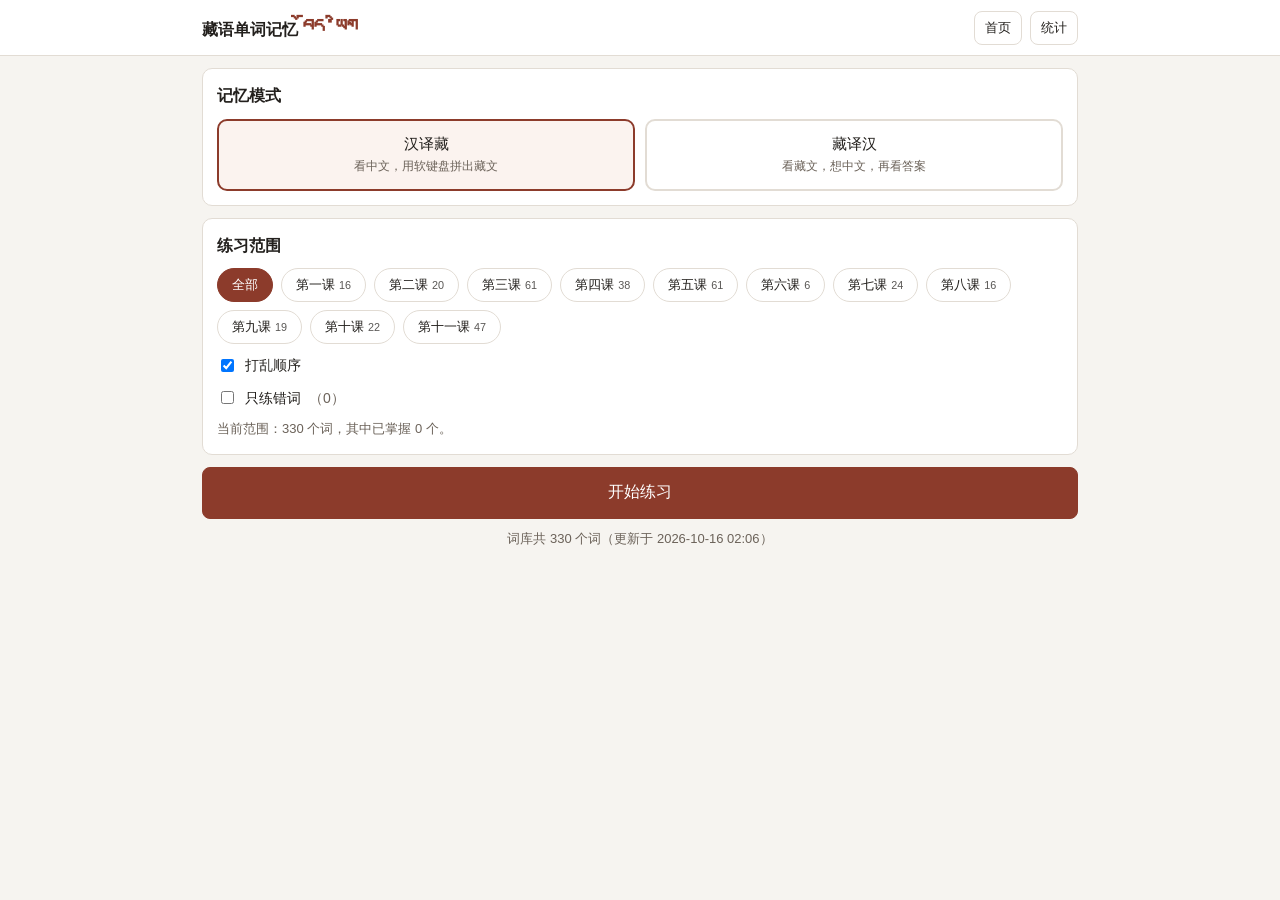
==== commit 4ada32cc: "以「藏文规则.md」为准重写规则表，并让录入页下拉框按规则联动过滤 ## 规则表  按用户新写的规则文档重写三张搭配表，并收窄两张组件表：  - 上加字 ར 由 17 个基字收到 12 个、ལ 收到 " ====
--- a/memorize/index.html
+++ b/memorize/index.html
@@ -447,7 +447,7 @@
 </main>
 
 <!-- 词库（由 update_wordbank.py 生成，不要手改） -->
-<script type="application/json" id="wordbank" data-bank-id="词库1016" data-generated-at="2026-10-16 00:51" data-count="330">
+<script type="application/json" id="wordbank" data-bank-id="词库1016" data-generated-at="2026-10-16 02:06" data-count="330">
 [
  {
   "id": "5bf718ed62",
@@ -8597,9 +8597,11 @@
   "components": [
    {
     "prefix": "",
-    "superscript": "ས",
-    "root": "ལ",
-    "subjoined": [],
+    "superscript": "",
+    "root": "ས",
+    "subjoined": [
+     "ལ"
+    ],
     "vowel": "ོ",
     "suffix": "བ",
     "suffix2": ""
@@ -8629,9 +8631,11 @@
   "components": [
    {
     "prefix": "",
-    "superscript": "ས",
-    "root": "ལ",
-    "subjoined": [],
+    "superscript": "",
+    "root": "ས",
+    "subjoined": [
+     "ལ"
+    ],
     "vowel": "ོ",
     "suffix": "བ",
     "suffix2": ""
@@ -8868,9 +8872,11 @@
    },
    {
     "prefix": "",
-    "superscript": "ས",
-    "root": "ལ",
-    "subjoined": [],
+    "superscript": "",
+    "root": "ས",
+    "subjoined": [
+     "ལ"
+    ],
     "vowel": "ོ",
     "suffix": "བ",
     "suffix2": ""
@@ -10020,11 +10026,11 @@
 // 基字（30 个常用辅音）
 var ROOTS = ('ཀཁགངཅཆཇཉཏཐདནཔཕབམཙཚཛཝཞཟའཡརལཤསཧཨ').split('');
 var SUPERSCRIPTS = 'རལས'.split('');
-var SUBJOINED = 'ཡརལཝཧ'.split('');
+var SUBJOINED = 'ཡརལཝ'.split('');
 var VOWELS = 'ིེོུ'.split('');
 var PREFIXES = 'གདབམའ'.split('');
 var SUFFIXES = ('གངདནབམའརལས').split('');
-var SUFFIX2S = 'སད'.split('');
+var SUFFIX2S = 'ས'.split('');
 
 var TSHEG = '་';          // U+0F0B
 var TSHEG_BSTAR = '༌';    // U+0F0C，看着一样但码点不同
@@ -10037,7 +10043,7 @@
 }
 var SUBJOINED_MAP = {};   // 基字 -> 下加形式（有上加字时用）
 ROOTS.forEach(function (c) { SUBJOINED_MAP[c] = toSubjoined(c); });
-var SUBJOINED_TAIL = {};  // 下加字下拉框的 5 个选项 -> 下加形式
+var SUBJOINED_TAIL = {};  // 下加字下拉框的 4 个选项 -> 下加形式
 SUBJOINED.forEach(function (c) { SUBJOINED_TAIL[c] = toSubjoined(c); });
 
 /** 把用户粘贴的藏文归一：tsheg bstar 换成标准 tsheg，并去掉首尾空白 */
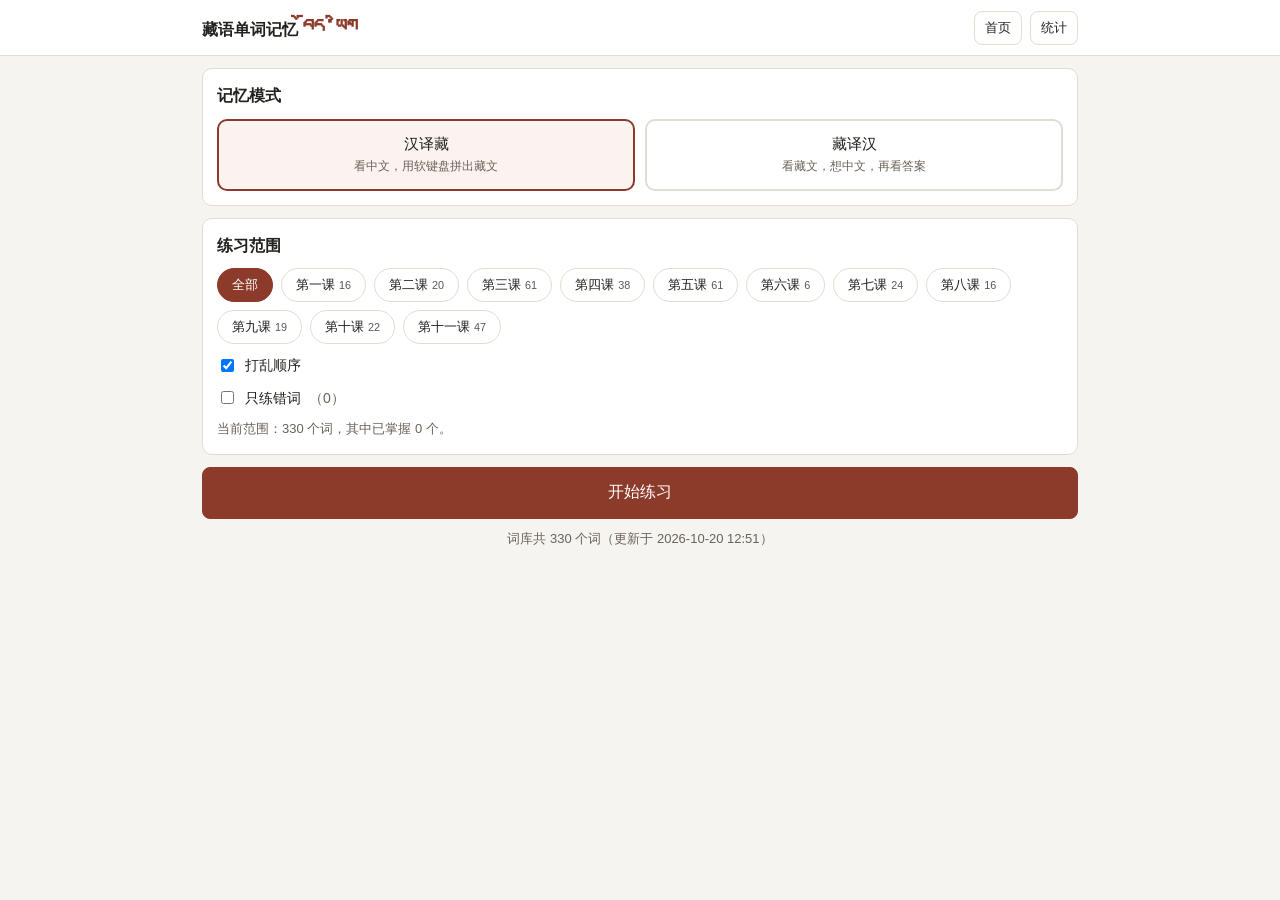
==== commit 7ad19253: "四项迭代：词库更新后不丢进度、手工排序、从词条派生、词尾标点新规则 ## 1. 词尾标点按字母决定（藏文规则）  原先 compose_word 无条件补 །。现在按词尾字母：   ཀ / ག → 不" ====
--- a/memorize/index.html
+++ b/memorize/index.html
@@ -447,7 +447,7 @@
 </main>
 
 <!-- 词库（由 update_wordbank.py 生成，不要手改） -->
-<script type="application/json" id="wordbank" data-bank-id="词库1016" data-generated-at="2026-10-16 02:06" data-count="330">
+<script type="application/json" id="wordbank" data-bank-id="词库1016" data-generated-at="2026-10-20 12:51" data-count="330">
 [
  {
   "id": "5bf718ed62",
@@ -471,8 +471,8 @@
   ]
  },
  {
-  "id": "736a9555e0",
-  "tibetan": "ང།",
+  "id": "42d373568b",
+  "tibetan": "ང་།",
   "meaning": "我",
   "tags": [
    "第一课"
@@ -855,8 +855,8 @@
   ]
  },
  {
-  "id": "c126dee4aa",
-  "tibetan": "ཉ་ག།",
+  "id": "2eb1c42441",
+  "tibetan": "ཉ་ག",
   "meaning": "藏两",
   "tags": [
    "第一课"
@@ -3902,8 +3902,8 @@
   ]
  },
  {
-  "id": "e63cb7949c",
-  "tibetan": "སྒོ་ང།",
+  "id": "f88fe25894",
+  "tibetan": "སྒོ་ང་།",
   "meaning": "蛋",
   "tags": [
    "第四课"
@@ -4429,8 +4429,8 @@
   ]
  },
  {
-  "id": "3b79a0262a",
-  "tibetan": "སྐྱ་ཀ།",
+  "id": "6df1e975ef",
+  "tibetan": "སྐྱ་ཀ",
   "meaning": "喜鹊",
   "tags": [
    "第五课"
@@ -4525,8 +4525,8 @@
   ]
  },
  {
-  "id": "570a81b2dc",
-  "tibetan": "ཀྲི་ག།",
+  "id": "aa7d7b16fa",
+  "tibetan": "ཀྲི་ག",
   "meaning": "细颈凹纹",
   "tags": [
    "第五课"
@@ -5941,8 +5941,8 @@
   ]
  },
  {
-  "id": "103d655201",
-  "tibetan": "སྲོག་ཤིང།",
+  "id": "35889e8f37",
+  "tibetan": "སྲོག་ཤིང་།",
   "meaning": "核心",
   "tags": [
    "第五课"
@@ -6019,8 +6019,8 @@
   ]
  },
  {
-  "id": "8353d61b56",
-  "tibetan": "སྐྲ་ཁང།",
+  "id": "456cf618c7",
+  "tibetan": "སྐྲ་ཁང་།",
   "meaning": "理发室",
   "tags": [
    "第六课"
@@ -6377,8 +6377,8 @@
   ]
  },
  {
-  "id": "df8816cabd",
-  "tibetan": "ཇ་ཁང།",
+  "id": "460ea20c53",
+  "tibetan": "ཇ་ཁང་།",
   "meaning": "茶馆",
   "tags": [
    "第七课"
@@ -6437,8 +6437,8 @@
   ]
  },
  {
-  "id": "92f59ab49d",
-  "tibetan": "ཉལ་ཁང།",
+  "id": "6db123c01b",
+  "tibetan": "ཉལ་ཁང་།",
   "meaning": "寝室",
   "tags": [
    "第七课"
@@ -6467,8 +6467,8 @@
   ]
  },
  {
-  "id": "49dbdf1222",
-  "tibetan": "ཆང་ཁང།",
+  "id": "8882b8814e",
+  "tibetan": "ཆང་ཁང་།",
   "meaning": "酒店、酒馆",
   "tags": [
    "第七课"
@@ -6527,8 +6527,8 @@
   ]
  },
  {
-  "id": "0d2353eb57",
-  "tibetan": "ཇ་ཆང།",
+  "id": "69ab096ef6",
+  "tibetan": "ཇ་ཆང་།",
   "meaning": "茶酒",
   "tags": [
    "第七课"
@@ -6587,8 +6587,8 @@
   ]
  },
  {
-  "id": "d915da049d",
-  "tibetan": "ཞལ་ལག།",
+  "id": "2715e4aad6",
+  "tibetan": "ཞལ་ལག",
   "meaning": "饭（敬）",
   "tags": [
    "第七课"
@@ -6677,8 +6677,8 @@
   ]
  },
  {
-  "id": "163dabd723",
-  "tibetan": "ལས་ཀ།",
+  "id": "02737b1c40",
+  "tibetan": "ལས་ཀ",
   "meaning": "工作、事",
   "tags": [
    "第七课"
@@ -6707,8 +6707,8 @@
   ]
  },
  {
-  "id": "ea1ac4cec3",
-  "tibetan": "ཚན་ཁག།",
+  "id": "65ee6f0a75",
+  "tibetan": "ཚན་ཁག",
   "meaning": "系、部门",
   "tags": [
    "第七课"
@@ -6836,8 +6836,8 @@
   ]
  },
  {
-  "id": "1dacb9d027",
-  "tibetan": "དེ་རིང།",
+  "id": "518001739e",
+  "tibetan": "དེ་རིང་།",
   "meaning": "今天",
   "tags": [
    "第七课"
@@ -6986,8 +6986,8 @@
   ]
  },
  {
-  "id": "d3386fed2c",
-  "tibetan": "ཚོགས་ཁང།",
+  "id": "acb60553a9",
+  "tibetan": "ཚོགས་ཁང་།",
   "meaning": "礼堂",
   "tags": [
    "第八课"
@@ -7414,8 +7414,8 @@
   ]
  },
  {
-  "id": "2740da22d4",
-  "tibetan": "ཐུང་ཐུང།",
+  "id": "7665606053",
+  "tibetan": "ཐུང་ཐུང་།",
   "meaning": "短",
   "tags": [
    "第九课"
@@ -7444,8 +7444,8 @@
   ]
  },
  {
-  "id": "3172ba614f",
-  "tibetan": "དུག་ལོག།",
+  "id": "fbf4a1cfd9",
+  "tibetan": "དུག་ལོག",
   "meaning": "衣服",
   "tags": [
    "第九课"
@@ -7534,8 +7534,8 @@
   ]
  },
  {
-  "id": "880bde4aef",
-  "tibetan": "བོད་ཡིག།",
+  "id": "e68393e179",
+  "tibetan": "བོད་ཡིག",
   "meaning": "藏文",
   "tags": [
    "第九课"
@@ -7564,8 +7564,8 @@
   ]
  },
  {
-  "id": "db489d5e95",
-  "tibetan": "ཆེ་ཆུང།",
+  "id": "69af407003",
+  "tibetan": "ཆེ་ཆུང་།",
   "meaning": "大小",
   "tags": [
    "第九课"
@@ -7594,8 +7594,8 @@
   ]
  },
  {
-  "id": "a7666f524e",
-  "tibetan": "མང་ཉུང།",
+  "id": "cee7d71954",
+  "tibetan": "མང་ཉུང་།",
   "meaning": "多少",
   "tags": [
    "第九课"
@@ -7926,8 +7926,8 @@
   ]
  },
  {
-  "id": "9a9c347ad9",
-  "tibetan": "དོན་དག།",
+  "id": "fb777265ac",
+  "tibetan": "དོན་དག",
   "meaning": "事情",
   "tags": [
    "第九课"
@@ -7956,8 +7956,8 @@
   ]
  },
  {
-  "id": "158d9eaa68",
-  "tibetan": "ཁྱིམ་ཚང།",
+  "id": "9619f621b3",
+  "tibetan": "ཁྱིམ་ཚང་།",
   "meaning": "家庭",
   "tags": [
    "第十课"
@@ -8118,8 +8118,8 @@
   ]
  },
  {
-  "id": "d543f320b3",
-  "tibetan": "དྲུང་ཡིག།",
+  "id": "7c77f0df7b",
+  "tibetan": "དྲུང་ཡིག",
   "meaning": "秘书",
   "tags": [
    "第十课"
@@ -8246,8 +8246,8 @@
   ]
  },
  {
-  "id": "1edb77e5bd",
-  "tibetan": "བྲང་ཁོག།",
+  "id": "8b0054cb86",
+  "tibetan": "བྲང་ཁོག",
   "meaning": "胸脯",
   "tags": [
    "第十课"
@@ -8338,8 +8338,8 @@
   ]
  },
  {
-  "id": "1bc673e274",
-  "tibetan": "སྤུས་ཀ།",
+  "id": "c5711ff771",
+  "tibetan": "སྤུས་ཀ",
   "meaning": "质量",
   "tags": [
    "第十课"
@@ -8494,8 +8494,8 @@
   ]
  },
  {
-  "id": "6598da13f9",
-  "tibetan": "མིག་སྐྱག།",
+  "id": "f396a1566d",
+  "tibetan": "མིག་སྐྱག",
   "meaning": "眼屎",
   "tags": [
    "第十课"
@@ -8556,8 +8556,8 @@
   ]
  },
  {
-  "id": "74191a6b7b",
-  "tibetan": "ཤིང་སྡོང།",
+  "id": "9a2624b7a0",
+  "tibetan": "ཤིང་སྡོང་།",
   "meaning": "树木",
   "tags": [
    "第十课"
@@ -8586,8 +8586,8 @@
   ]
  },
  {
-  "id": "96ec16044d",
-  "tibetan": "སློབ་ཕྲུག།",
+  "id": "5ab570dcf1",
+  "tibetan": "སློབ་ཕྲུག",
   "meaning": "学生",
   "tags": [
    "第十课"
@@ -8652,8 +8652,8 @@
   ]
  },
  {
-  "id": "39becf30f5",
-  "tibetan": "གཅིག།",
+  "id": "0ad1fb5c68",
+  "tibetan": "གཅིག",
   "meaning": "一",
   "tags": [
    "第十一课"
@@ -8914,8 +8914,8 @@
   ]
  },
  {
-  "id": "8b66966d92",
-  "tibetan": "དངུལ་ཁང།",
+  "id": "92ab4bda55",
+  "tibetan": "དངུལ་ཁང་།",
   "meaning": "银行",
   "tags": [
    "第十一课"
@@ -9218,8 +9218,8 @@
   ]
  },
  {
-  "id": "5571858e04",
-  "tibetan": "དཔྱིད་ཀ།",
+  "id": "fc3481b69e",
+  "tibetan": "དཔྱིད་ཀ",
   "meaning": "春天",
   "tags": [
    "第十一课"
@@ -9464,8 +9464,8 @@
   ]
  },
  {
-  "id": "aa82e632bc",
-  "tibetan": "མགོ་མཇུག།",
+  "id": "dfb4264c23",
+  "tibetan": "མགོ་མཇུག",
   "meaning": "首尾",
   "tags": [
    "第十一课"
@@ -9494,8 +9494,8 @@
   ]
  },
  {
-  "id": "3929bf540a",
-  "tibetan": "མདོ་སྦུག།",
+  "id": "e9be107243",
+  "tibetan": "མདོ་སྦུག",
   "meaning": "里外",
   "tags": [
    "第十一课"
@@ -9554,8 +9554,8 @@
   ]
  },
  {
-  "id": "364860991d",
-  "tibetan": "སྒང་འོག།",
+  "id": "5a5ab3e915",
+  "tibetan": "སྒང་འོག",
   "meaning": "上下",
   "tags": [
    "第十一课"
@@ -9674,8 +9674,8 @@
   ]
  },
  {
-  "id": "665456d5bc",
-  "tibetan": "མི་འདུག།",
+  "id": "042afb2437",
+  "tibetan": "མི་འདུག",
   "meaning": "没有",
   "tags": [
    "第十一课"
@@ -9916,8 +9916,8 @@
   ]
  },
  {
-  "id": "deae53c60c",
-  "tibetan": "བཅུ་གཅིག།",
+  "id": "af4fb32fdf",
+  "tibetan": "བཅུ་གཅིག",
   "meaning": "十一",
   "tags": [
    "第十一课"
@@ -10051,9 +10051,27 @@
   return String(s == null ? '' : s).replace(new RegExp(TSHEG_BSTAR, 'g'), TSHEG).trim();
 }
 
-/** 判定用的归一：再额外去掉词尾的 །（它是标点，不算拼写） */
+/** 判定用的归一：再额外去掉词尾的 །（它是标点，不算拼写）。
+ *
+ * 连同 ། 前面那个 ་ 一起去掉：ཀ/ག 结尾的词本来就不带 །，
+ * ང 结尾的写成 ང་།，归一后应当都是 ང，否则新旧词库混用时会误判。
+ */
 function normalizeForCompare(s) {
-  return normalizeText(s).replace(new RegExp(SHAD + '+$'), '');
+  return normalizeText(s).replace(new RegExp('་?' + SHAD + '+$'), '');
+}
+
+//: 这两个字母结尾的词语后面不写 །；ང 结尾要先写 ་ 再写 །。
+//: 和 tibetan.py 的 SHAD_ABSENT_AFTER / TSHEG_BEFORE_SHAD_AFTER 一致。
+var SHAD_ABSENT_AFTER = 'ཀག';
+var TSHEG_BEFORE_SHAD_AFTER = 'ང';
+
+/** 按词尾字母决定怎么收尾（tibetan.append_trailing_shad 的镜像） */
+function appendTrailingShad(word) {
+  if (!word) return word;
+  var last = word.charAt(word.length - 1);
+  if (SHAD_ABSENT_AFTER.indexOf(last) !== -1) return word;
+  if (TSHEG_BEFORE_SHAD_AFTER.indexOf(last) !== -1) return word + TSHEG + SHAD;
+  return word + SHAD;
 }
 
 function blankSyllable() {
@@ -10089,7 +10107,7 @@
     if (one) parts.push(one);
   });
   var word = parts.join(autoJoin === false ? '' : TSHEG);
-  if (word && trailingShad) word += SHAD;
+  if (word && trailingShad) word = appendTrailingShad(word);
   return word;
 }
 
@@ -10166,6 +10184,60 @@
 var store = loadStore();
 if (!store.words) store.words = {};
 if (!store.settings) store.settings = {};
+
+/* 换词库时把旧进度接过来。
+ *
+ * 词条的 id 是藏文文本的哈希，跟词库文件叫什么无关——换一份词库后，
+ * 同一个词的 id 不变，进度本来可以沿用。问题出在存储键里带着词库名：
+ * 一换名就找不到旧键了，页面看起来就是「进度清零」。
+ *
+ * 所以在第一次打开某个词库时，把同源下所有旧键里的进度合并过来：
+ *   * 只合并**当前词库里确实存在**的词条 id —— 别的词库的进度混不进来；
+ *   * 当前键里已有的记录优先，不会被旧数据覆盖。
+ *
+ * 合并只做一次，标记写在**独立的键**里，不能存进 store：
+ * 页面有「清空全部进度」，它会把 store 重置成空对象；标记若在 store 内，
+ * 一清空就失效，旧进度会立刻被重新导进来。
+ */
+var MIGRATED_KEY = 'zwjy-memory:migrated:' + (BANK_INFO.id || 'default');
+
+function migrateProgress() {
+  if (!storageOK) return;
+  try {
+    if (window.localStorage.getItem(MIGRATED_KEY)) return;   // 这个词库已经迁移过
+  } catch (e) {
+    return;
+  }
+
+  var ids = {};
+  BANK.forEach(function (w) { ids[w.id] = true; });
+
+  var merged = 0;
+  try {
+    var prefix = 'zwjy-memory:v1:';
+    for (var i = 0; i < window.localStorage.length; i++) {
+      var key = window.localStorage.key(i);
+      if (!key || key.indexOf(prefix) !== 0 || key === STORE_KEY) continue;
+
+      var old = null;
+      try { old = JSON.parse(window.localStorage.getItem(key)); } catch (e) { continue; }
+      if (!old || !old.words) continue;
+
+      Object.keys(old.words).forEach(function (id) {
+        if (!ids[id] || store.words[id]) return;   // 不在本词库 / 已有记录 → 跳过
+        store.words[id] = old.words[id];
+        merged += 1;
+      });
+    }
+  } catch (e) {
+    // 读不了 localStorage 就当作没有旧进度，不影响正常使用
+  }
+
+  if (merged) saveStore(store);
+  try { window.localStorage.setItem(MIGRATED_KEY, '1'); } catch (e) {}
+}
+
+migrateProgress();
 
 /** 每个词的记录：答对/答错次数、连对次数、上次作答时间 */
 function recordOf(id) {
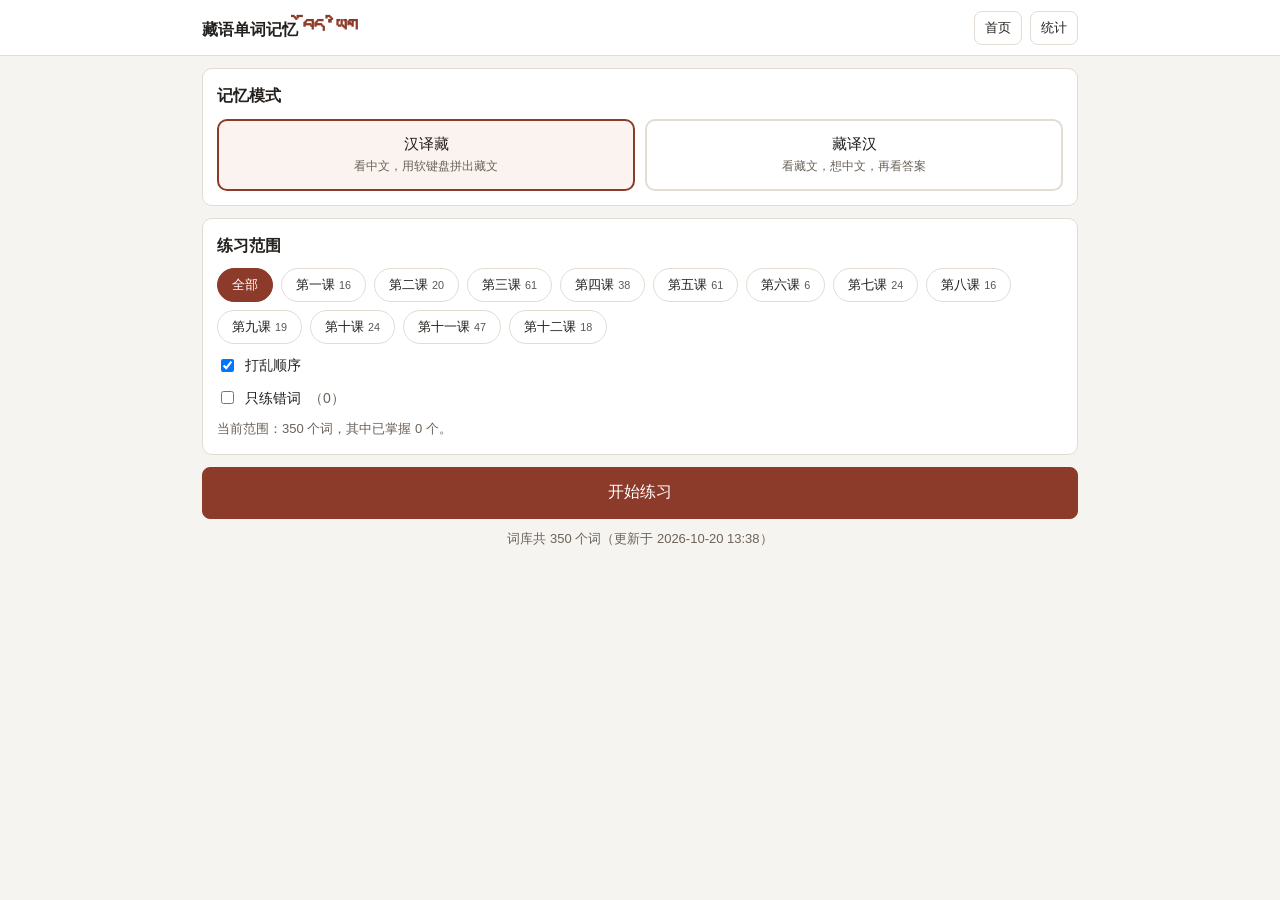
==== commit 28572c82: "词库换成「词库1020」：350 词、12 课 新增 20 条（第十二课 18 条、第十课多 2 条），删除 0，改动 2 条 （སྲུ་མོ / ཕྱག་ལས 只改了释义或标签，编号不变、进度保留）" ====
--- a/memorize/index.html
+++ b/memorize/index.html
@@ -14,7 +14,7 @@
   * 学习进度存在 localStorage（键名 zwjy-memory:v1）
 
   词库不要手改，用同目录的 update_wordbank.py 生成：
-      python update_wordbank.py 词库1016.json
+      python update_wordbank.py 词库1020.json
 
   注意：这段注释里刻意不写出 script 标签的字面样子，
   否则解析 HTML 的脚本（比如更新工具、测试脚手架）会把它当成真的标签。
@@ -447,7 +447,7 @@
 </main>
 
 <!-- 词库（由 update_wordbank.py 生成，不要手改） -->
-<script type="application/json" id="wordbank" data-bank-id="词库1016" data-generated-at="2026-10-20 12:51" data-count="330">
+<script type="application/json" id="wordbank" data-bank-id="词库1020" data-generated-at="2026-10-20 13:38" data-count="350">
 [
  {
   "id": "5bf718ed62",
@@ -5815,7 +5815,7 @@
  {
   "id": "259aadb31d",
   "tibetan": "སྲུ་མོ།",
-  "meaning": "姨妈",
+  "meaning": "姨妈、姨姨",
   "tags": [
    "第五课"
   ],
@@ -8152,7 +8152,7 @@
  {
   "id": "a6551ddfbd",
   "tibetan": "ཕྱག་ལས།",
-  "meaning": "工作、事情",
+  "meaning": "工作、事情（敬）",
   "tags": [
    "第十课"
   ],
@@ -8652,6 +8652,70 @@
   ]
  },
  {
+  "id": "6820ea2231",
+  "tibetan": "སློབ་ཆས།",
+  "meaning": "学具",
+  "tags": [
+   "第十课"
+  ],
+  "autoJoin": true,
+  "trailingShad": true,
+  "components": [
+   {
+    "prefix": "",
+    "superscript": "",
+    "root": "ས",
+    "subjoined": [
+     "ལ"
+    ],
+    "vowel": "ོ",
+    "suffix": "བ",
+    "suffix2": ""
+   },
+   {
+    "prefix": "",
+    "superscript": "",
+    "root": "ཆ",
+    "subjoined": [],
+    "vowel": "",
+    "suffix": "ས",
+    "suffix2": ""
+   }
+  ]
+ },
+ {
+  "id": "cad9400a76",
+  "tibetan": "ནམ་རྒྱུན།",
+  "meaning": "平时",
+  "tags": [
+   "第十课"
+  ],
+  "autoJoin": true,
+  "trailingShad": true,
+  "components": [
+   {
+    "prefix": "",
+    "superscript": "",
+    "root": "ན",
+    "subjoined": [],
+    "vowel": "",
+    "suffix": "མ",
+    "suffix2": ""
+   },
+   {
+    "prefix": "",
+    "superscript": "ར",
+    "root": "ག",
+    "subjoined": [
+     "ཡ"
+    ],
+    "vowel": "ུ",
+    "suffix": "ན",
+    "suffix2": ""
+   }
+  ]
+ },
+ {
   "id": "0ad1fb5c68",
   "tibetan": "གཅིག",
   "meaning": "一",
@@ -10001,6 +10065,579 @@
     "subjoined": [],
     "vowel": "ུ",
     "suffix": "མ",
+    "suffix2": ""
+   }
+  ]
+ },
+ {
+  "id": "7f217b340a",
+  "tibetan": "ཟི་ཁྲོན།",
+  "meaning": "四川",
+  "tags": [
+   "第十二课"
+  ],
+  "autoJoin": true,
+  "trailingShad": true,
+  "components": [
+   {
+    "prefix": "",
+    "superscript": "",
+    "root": "ཟ",
+    "subjoined": [],
+    "vowel": "ི",
+    "suffix": "",
+    "suffix2": ""
+   },
+   {
+    "prefix": "",
+    "superscript": "",
+    "root": "ཁ",
+    "subjoined": [
+     "ར"
+    ],
+    "vowel": "ོ",
+    "suffix": "ན",
+    "suffix2": ""
+   }
+  ]
+ },
+ {
+  "id": "62aaff40b6",
+  "tibetan": "པེ་ཅིན།",
+  "meaning": "北京",
+  "tags": [
+   "第十二课"
+  ],
+  "autoJoin": true,
+  "trailingShad": true,
+  "components": [
+   {
+    "prefix": "",
+    "superscript": "",
+    "root": "པ",
+    "subjoined": [],
+    "vowel": "ེ",
+    "suffix": "",
+    "suffix2": ""
+   },
+   {
+    "prefix": "",
+    "superscript": "",
+    "root": "ཅ",
+    "subjoined": [],
+    "vowel": "ི",
+    "suffix": "ན",
+    "suffix2": ""
+   }
+  ]
+ },
+ {
+  "id": "718866a1da",
+  "tibetan": "ཧྲང་ཧད།",
+  "meaning": "上海",
+  "tags": [
+   "第十二课"
+  ],
+  "autoJoin": true,
+  "trailingShad": true,
+  "components": [
+   {
+    "prefix": "",
+    "superscript": "",
+    "root": "ཧ",
+    "subjoined": [
+     "ར"
+    ],
+    "vowel": "",
+    "suffix": "ང",
+    "suffix2": ""
+   },
+   {
+    "prefix": "",
+    "superscript": "",
+    "root": "ཧ",
+    "subjoined": [],
+    "vowel": "",
+    "suffix": "ད",
+    "suffix2": ""
+   }
+  ]
+ },
+ {
+  "id": "e181f266e3",
+  "tibetan": "ཤིན་ཅང་།",
+  "meaning": "新疆",
+  "tags": [
+   "第十二课"
+  ],
+  "autoJoin": true,
+  "trailingShad": true,
+  "components": [
+   {
+    "prefix": "",
+    "superscript": "",
+    "root": "ཤ",
+    "subjoined": [],
+    "vowel": "ི",
+    "suffix": "ན",
+    "suffix2": ""
+   },
+   {
+    "prefix": "",
+    "superscript": "",
+    "root": "ཅ",
+    "subjoined": [],
+    "vowel": "",
+    "suffix": "ང",
+    "suffix2": ""
+   }
+  ]
+ },
+ {
+  "id": "53664ce17f",
+  "tibetan": "ནག་ཆུ།",
+  "meaning": "那曲",
+  "tags": [
+   "第十二课"
+  ],
+  "autoJoin": true,
+  "trailingShad": true,
+  "components": [
+   {
+    "prefix": "",
+    "superscript": "",
+    "root": "ན",
+    "subjoined": [],
+    "vowel": "",
+    "suffix": "ག",
+    "suffix2": ""
+   },
+   {
+    "prefix": "",
+    "superscript": "",
+    "root": "ཆ",
+    "subjoined": [],
+    "vowel": "ུ",
+    "suffix": "",
+    "suffix2": ""
+   }
+  ]
+ },
+ {
+  "id": "ba5d560de2",
+  "tibetan": "གཞིས་ཀ་རྩེ།",
+  "meaning": "日喀则",
+  "tags": [
+   "第十二课"
+  ],
+  "autoJoin": true,
+  "trailingShad": true,
+  "components": [
+   {
+    "prefix": "ག",
+    "superscript": "",
+    "root": "ཞ",
+    "subjoined": [],
+    "vowel": "ི",
+    "suffix": "ས",
+    "suffix2": ""
+   },
+   {
+    "prefix": "",
+    "superscript": "",
+    "root": "ཀ",
+    "subjoined": [],
+    "vowel": "",
+    "suffix": "",
+    "suffix2": ""
+   },
+   {
+    "prefix": "",
+    "superscript": "ར",
+    "root": "ཙ",
+    "subjoined": [],
+    "vowel": "ེ",
+    "suffix": "",
+    "suffix2": ""
+   }
+  ]
+ },
+ {
+  "id": "6884fda740",
+  "tibetan": "རྨོ་བོ་ལགས།",
+  "meaning": "奶奶",
+  "tags": [
+   "第十二课"
+  ],
+  "autoJoin": true,
+  "trailingShad": true,
+  "components": [
+   {
+    "prefix": "",
+    "superscript": "ར",
+    "root": "མ",
+    "subjoined": [],
+    "vowel": "ོ",
+    "suffix": "",
+    "suffix2": ""
+   },
+   {
+    "prefix": "",
+    "superscript": "",
+    "root": "བ",
+    "subjoined": [],
+    "vowel": "ོ",
+    "suffix": "",
+    "suffix2": ""
+   },
+   {
+    "prefix": "",
+    "superscript": "",
+    "root": "ལ",
+    "subjoined": [],
+    "vowel": "",
+    "suffix": "ག",
+    "suffix2": "ས"
+   }
+  ]
+ },
+ {
+  "id": "cfaf803304",
+  "tibetan": "གཅུང་པོ།",
+  "meaning": "弟弟",
+  "tags": [
+   "第十二课"
+  ],
+  "autoJoin": true,
+  "trailingShad": true,
+  "components": [
+   {
+    "prefix": "ག",
+    "superscript": "",
+    "root": "ཅ",
+    "subjoined": [],
+    "vowel": "ུ",
+    "suffix": "ང",
+    "suffix2": ""
+   },
+   {
+    "prefix": "",
+    "superscript": "",
+    "root": "པ",
+    "subjoined": [],
+    "vowel": "ོ",
+    "suffix": "",
+    "suffix2": ""
+   }
+  ]
+ },
+ {
+  "id": "e1a721e30d",
+  "tibetan": "གཅེན་མོ།",
+  "meaning": "姐姐",
+  "tags": [
+   "第十二课"
+  ],
+  "autoJoin": true,
+  "trailingShad": true,
+  "components": [
+   {
+    "prefix": "ག",
+    "superscript": "",
+    "root": "ཅ",
+    "subjoined": [],
+    "vowel": "ེ",
+    "suffix": "ན",
+    "suffix2": ""
+   },
+   {
+    "prefix": "",
+    "superscript": "",
+    "root": "མ",
+    "subjoined": [],
+    "vowel": "ོ",
+    "suffix": "",
+    "suffix2": ""
+   }
+  ]
+ },
+ {
+  "id": "3320c762d3",
+  "tibetan": "ཨ་ནེ།",
+  "meaning": "姑母",
+  "tags": [
+   "第十二课"
+  ],
+  "autoJoin": true,
+  "trailingShad": true,
+  "components": [
+   {
+    "prefix": "",
+    "superscript": "",
+    "root": "ཨ",
+    "subjoined": [],
+    "vowel": "",
+    "suffix": "",
+    "suffix2": ""
+   },
+   {
+    "prefix": "",
+    "superscript": "",
+    "root": "ན",
+    "subjoined": [],
+    "vowel": "ེ",
+    "suffix": "",
+    "suffix2": ""
+   }
+  ]
+ },
+ {
+  "id": "8e058bca5c",
+  "tibetan": "ཨ་ཞང་།",
+  "meaning": "舅舅",
+  "tags": [
+   "第十二课"
+  ],
+  "autoJoin": true,
+  "trailingShad": true,
+  "components": [
+   {
+    "prefix": "",
+    "superscript": "",
+    "root": "ཨ",
+    "subjoined": [],
+    "vowel": "",
+    "suffix": "",
+    "suffix2": ""
+   },
+   {
+    "prefix": "",
+    "superscript": "",
+    "root": "ཞ",
+    "subjoined": [],
+    "vowel": "",
+    "suffix": "ང",
+    "suffix2": ""
+   }
+  ]
+ },
+ {
+  "id": "4db2e56d18",
+  "tibetan": "སློབ་ཆུང་།",
+  "meaning": "小学",
+  "tags": [
+   "第十二课"
+  ],
+  "autoJoin": true,
+  "trailingShad": true,
+  "components": [
+   {
+    "prefix": "",
+    "superscript": "",
+    "root": "ས",
+    "subjoined": [
+     "ལ"
+    ],
+    "vowel": "ོ",
+    "suffix": "བ",
+    "suffix2": ""
+   },
+   {
+    "prefix": "",
+    "superscript": "",
+    "root": "ཆ",
+    "subjoined": [],
+    "vowel": "ུ",
+    "suffix": "ང",
+    "suffix2": ""
+   }
+  ]
+ },
+ {
+  "id": "072a2880e1",
+  "tibetan": "སློབ་འབྲིང་།",
+  "meaning": "中学",
+  "tags": [
+   "第十二课"
+  ],
+  "autoJoin": true,
+  "trailingShad": true,
+  "components": [
+   {
+    "prefix": "",
+    "superscript": "",
+    "root": "ས",
+    "subjoined": [
+     "ལ"
+    ],
+    "vowel": "ོ",
+    "suffix": "བ",
+    "suffix2": ""
+   },
+   {
+    "prefix": "འ",
+    "superscript": "",
+    "root": "བ",
+    "subjoined": [
+     "ར"
+    ],
+    "vowel": "ི",
+    "suffix": "ང",
+    "suffix2": ""
+   }
+  ]
+ },
+ {
+  "id": "c15e595227",
+  "tibetan": "བཟོ་གྲྭ།",
+  "meaning": "工厂",
+  "tags": [
+   "第十二课"
+  ],
+  "autoJoin": true,
+  "trailingShad": true,
+  "components": [
+   {
+    "prefix": "བ",
+    "superscript": "",
+    "root": "ཟ",
+    "subjoined": [],
+    "vowel": "ོ",
+    "suffix": "",
+    "suffix2": ""
+   },
+   {
+    "prefix": "",
+    "superscript": "",
+    "root": "ག",
+    "subjoined": [
+     "ར",
+     "ཝ"
+    ],
+    "vowel": "",
+    "suffix": "",
+    "suffix2": ""
+   }
+  ]
+ },
+ {
+  "id": "12fa8a2015",
+  "tibetan": "བཟོ་ལས།",
+  "meaning": "工业",
+  "tags": [
+   "第十二课"
+  ],
+  "autoJoin": true,
+  "trailingShad": true,
+  "components": [
+   {
+    "prefix": "བ",
+    "superscript": "",
+    "root": "ཟ",
+    "subjoined": [],
+    "vowel": "ོ",
+    "suffix": "",
+    "suffix2": ""
+   },
+   {
+    "prefix": "",
+    "superscript": "",
+    "root": "ལ",
+    "subjoined": [],
+    "vowel": "",
+    "suffix": "ས",
+    "suffix2": ""
+   }
+  ]
+ },
+ {
+  "id": "ad04fced45",
+  "tibetan": "ཞིང་ལས།",
+  "meaning": "农业",
+  "tags": [
+   "第十二课"
+  ],
+  "autoJoin": true,
+  "trailingShad": true,
+  "components": [
+   {
+    "prefix": "",
+    "superscript": "",
+    "root": "ཞ",
+    "subjoined": [],
+    "vowel": "ི",
+    "suffix": "ང",
+    "suffix2": ""
+   },
+   {
+    "prefix": "",
+    "superscript": "",
+    "root": "ལ",
+    "subjoined": [],
+    "vowel": "",
+    "suffix": "ས",
+    "suffix2": ""
+   }
+  ]
+ },
+ {
+  "id": "478c8ecf1f",
+  "tibetan": "འབྲོག་ལས།",
+  "meaning": "牧业",
+  "tags": [
+   "第十二课"
+  ],
+  "autoJoin": true,
+  "trailingShad": true,
+  "components": [
+   {
+    "prefix": "འ",
+    "superscript": "",
+    "root": "བ",
+    "subjoined": [
+     "ར"
+    ],
+    "vowel": "ོ",
+    "suffix": "ག",
+    "suffix2": ""
+   },
+   {
+    "prefix": "",
+    "superscript": "",
+    "root": "ལ",
+    "subjoined": [],
+    "vowel": "",
+    "suffix": "ས",
+    "suffix2": ""
+   }
+  ]
+ },
+ {
+  "id": "58d0e36912",
+  "tibetan": "ནགས་ལས།",
+  "meaning": "林业",
+  "tags": [
+   "第十二课"
+  ],
+  "autoJoin": true,
+  "trailingShad": true,
+  "components": [
+   {
+    "prefix": "",
+    "superscript": "",
+    "root": "ན",
+    "subjoined": [],
+    "vowel": "",
+    "suffix": "ག",
+    "suffix2": "ས"
+   },
+   {
+    "prefix": "",
+    "superscript": "",
+    "root": "ལ",
+    "subjoined": [],
+    "vowel": "",
+    "suffix": "ས",
     "suffix2": ""
    }
   ]
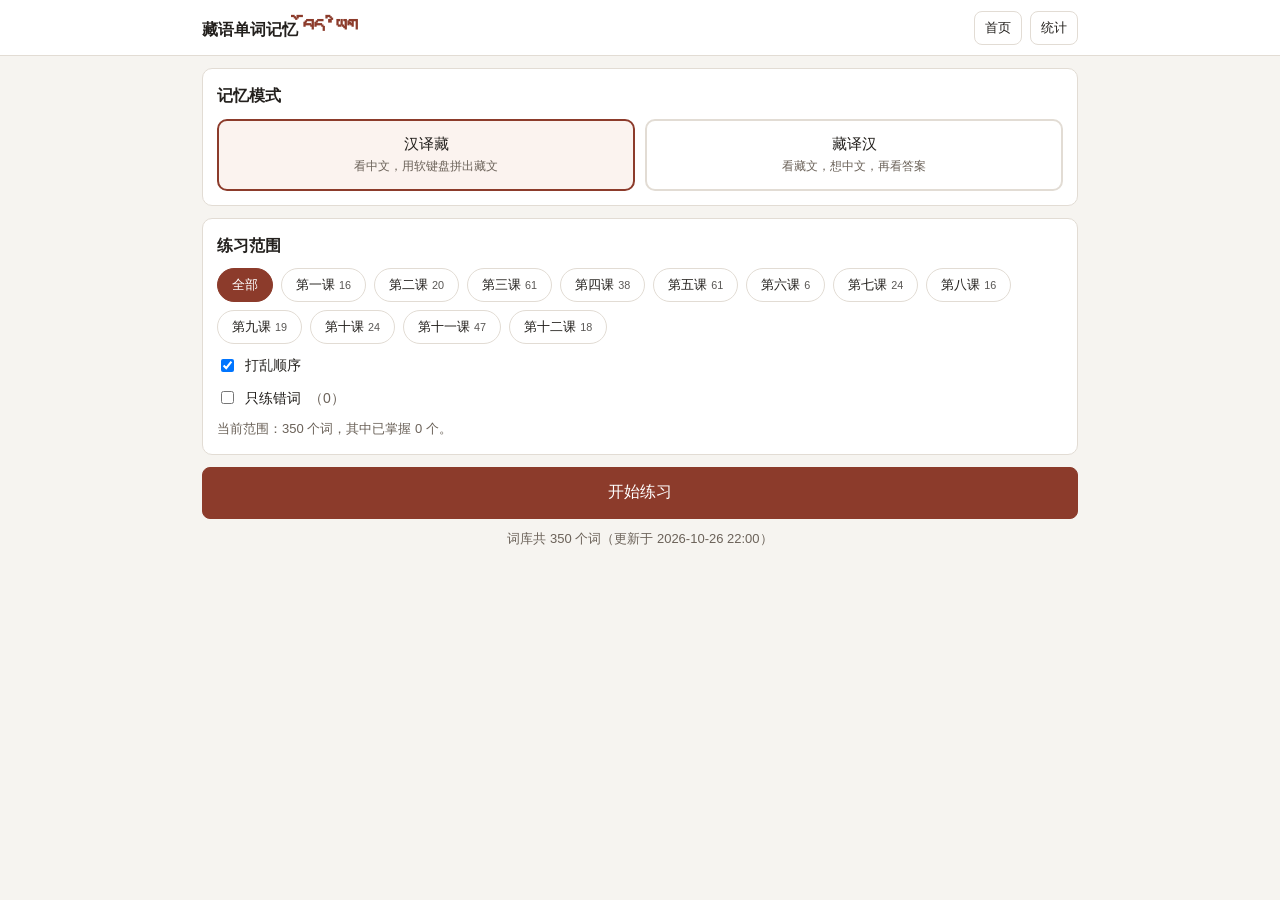
==== commit ef936bcf: "判题改按组件比对；新增藏文词典序导出并生成期末词汇文档 ## 1. 汉译藏的判题反馈：逐字 → 逐组件  老做法是 charDiff，按**字符位置**逐字比对。藏文是拼出来的：少写一个上加字， 后面" ====
--- a/memorize/index.html
+++ b/memorize/index.html
@@ -14,7 +14,7 @@
   * 学习进度存在 localStorage（键名 zwjy-memory:v1）
 
   词库不要手改，用同目录的 update_wordbank.py 生成：
-      python update_wordbank.py 词库1020.json
+      python update_wordbank.py 期末词汇库.json
 
   注意：这段注释里刻意不写出 script 标签的字面样子，
   否则解析 HTML 的脚本（比如更新工具、测试脚手架）会把它当成真的标签。
@@ -447,7 +447,7 @@
 </main>
 
 <!-- 词库（由 update_wordbank.py 生成，不要手改） -->
-<script type="application/json" id="wordbank" data-bank-id="词库1020" data-generated-at="2026-10-20 13:38" data-count="350">
+<script type="application/json" id="wordbank" data-bank-id="词库1020" data-generated-at="2026-10-26 22:00" data-count="350">
 [
  {
   "id": "5bf718ed62",
@@ -11227,23 +11227,98 @@
 /* --------------------------------------------------------------------------
    八、判分
    -------------------------------------------------------------------------- */
-function charDiff(userText, targetText) {
-  /* 逐字对比：返回两行 HTML —— 用户写的、和正确答案的。
-     长度不一致时以长的那边为准，缺少的位置标成「缺失」。 */
-  var u = userText, t = targetText;
-  var n = Math.max(u.length, t.length);
-  var uHtml = '', tHtml = '';
+/* 判题反馈：按**组件**对比，不按字符位置。
+ *
+ * 早先是逐字比对（charDiff）。藏文是拼出来的：少写一个上加字，后面所有字符
+ * 都会整体错位——于是正确的部分被标红，而错位之后偶然对上的字符反而标绿，
+ * 反馈完全没法看。
+ *
+ * 网页里用户拼的答案和目标词都存着现成的组件（前加字/上加字/基字/…），
+ * 直接逐组件比较最准，也正好对应「哪一部分拼错了」。
+ *
+ * 颜色沿用原来的约定：
+ *   c-ok    对上了
+ *   c-bad   你写的这一部分不对
+ *   c-miss  答案里有、你没写（浅红）
+ */
+
+/** 一个音节里各组件用于比较的值。下加字保留成数组，按层比较。 */
+function componentValues(syl) {
+  syl = syl || {};
+  return {
+    prefix: syl.prefix || '',
+    superscript: syl.superscript || '',
+    root: syl.root || '',
+    subjoined: (syl.subjoined || []).slice(),
+    vowel: syl.vowel || '',
+    suffix: syl.suffix || '',
+    suffix2: syl.suffix2 || ''
+  };
+}
+
+/** 取某个部件在另一份组件里的对应值；对方没有这一层时返回 null。 */
+function counterpartValue(values, part) {
+  if (!values) return null;
+  if (part.key === 'subjoined') {
+    var list = values.subjoined || [];
+    return part.index < list.length ? list[part.index] : null;
+  }
+  return values[part.key] || '';
+}
+
+/** 把一个音节拆成「输出顺序」的若干部件，每段都是界面上可高亮的一片字符。 */
+function syllableParts(syl) {
+  if (!syl || !syl.root) return [];
+  var parts = [];
+
+  if (syl.prefix) parts.push({ key: 'prefix', text: syl.prefix });
+  if (syl.superscript) {
+    // 有上加字时，基字在输出里是下加形式，但比较用的仍是基字本身
+    parts.push({ key: 'superscript', text: syl.superscript });
+    parts.push({ key: 'root', text: SUBJOINED_MAP[syl.root] || syl.root });
+  } else {
+    parts.push({ key: 'root', text: syl.root });
+  }
+  (syl.subjoined || []).forEach(function (letter, index) {
+    parts.push({ key: 'subjoined', index: index, text: SUBJOINED_TAIL[letter] || letter });
+  });
+  if (syl.vowel) parts.push({ key: 'vowel', text: syl.vowel });
+  if (syl.suffix) parts.push({ key: 'suffix', text: syl.suffix });
+  if (syl.suffix2) parts.push({ key: 'suffix2', text: syl.suffix2 });
+  return parts;
+}
+
+/** 渲染一个音节，每个组件按「和对方是否一致」着色。 */
+function partsHtml(syl, otherValues, okClass, badClass) {
+  var values = componentValues(syl);
+  return syllableParts(syl).map(function (part) {
+    var same = counterpartValue(values, part) === counterpartValue(otherValues, part);
+    return '<span class="' + (same ? okClass : badClass) + '">' + esc(part.text) + '</span>';
+  }).join('');
+}
+
+/**
+ * 逐个音节、逐个组件对比，返回两行 HTML（用户写的 / 正确答案）。
+ * 末尾的 ། 不参与展示——它是标点，不是拼写。
+ */
+function componentDiff(userSyllables, targetSyllables, autoJoin) {
+  var users = userSyllables || [];
+  var targets = targetSyllables || [];
+  var sep = autoJoin === false ? '' : TSHEG;
+  var n = Math.max(users.length, targets.length);
+  var userHtml = [], targetHtml = [];
+
   for (var i = 0; i < n; i++) {
-    var uc = u[i], tc = t[i];
-    if (uc === tc) {
-      uHtml += '<span class="c-ok">' + esc(uc) + '</span>';
-      tHtml += '<span class="c-ok">' + esc(tc) + '</span>';
-    } else {
-      if (uc) uHtml += '<span class="c-bad">' + esc(uc) + '</span>';
-      if (tc) tHtml += '<span class="c-miss">' + esc(tc) + '</span>';
-    }
+    var mine = users[i];
+    var theirs = targets[i];
+    userHtml.push(mine
+      ? partsHtml(mine, componentValues(theirs), 'c-ok', 'c-bad')
+      : '');
+    targetHtml.push(theirs
+      ? partsHtml(theirs, componentValues(mine), 'c-ok', 'c-miss')
+      : '');
   }
-  return { user: uHtml, target: tHtml };
+  return { user: userHtml.join(sep), target: targetHtml.join(sep) };
 }
 
 function esc(s) {
@@ -11314,7 +11389,8 @@
   var w = session.current;
   var userRaw = composeWord(answers, w.autoJoin !== false, w.trailingShad !== false);
   var correct = normalizeForCompare(userRaw) === normalizeForCompare(w.tibetan);
-  finishAnswer(correct, userRaw, w);
+  // 把用户拼出来的组件也传下去——判错时要按组件标色，只靠合成后的文本没法定
+  finishAnswer(correct, userRaw, w, answers.slice());
 }
 
 function gradeBo2Zh() {
@@ -11323,7 +11399,7 @@
   finishAnswer(meaningMatches(typed, w.meaning), typed, w);
 }
 
-function finishAnswer(correct, userRaw, w) {
+function finishAnswer(correct, userRaw, w, userSyllables) {
   // 正确率只算每个词的**第一次**作答：同一个词后面重来几次都不再计分，
   // 否则一个难词会把自己的正确率压低好几倍。
   var counted = !session.attempted[w.id];
@@ -11333,6 +11409,7 @@
   }
   session.answered += 1;
   session.lastUserRaw = userRaw || '';
+  session.lastUserSyllables = userSyllables || [];
   session.lastCounted = counted;   // 改判时要靠它决定动不动统计
   markAnswer(w.id, correct);
 
@@ -11343,7 +11420,7 @@
     session.missedIds[w.id] = true;
   }
 
-  renderFeedback(correct, userRaw, w);
+  renderFeedback(correct, userRaw, w, userSyllables);
 }
 
 /** 藏译汉判错时的「其实我答对了」：把这次答错改成答对。
@@ -11375,10 +11452,10 @@
   }
   delete session.missedIds[w.id];
 
-  renderFeedback(true, session.lastUserRaw, w);
+  renderFeedback(true, session.lastUserRaw, w, session.lastUserSyllables);
 }
 
-function renderFeedback(correct, userRaw, w) {
+function renderFeedback(correct, userRaw, w, userSyllables) {
   var fb = document.getElementById('feedback-area');
   fb.classList.remove('hidden');
   fb.className = 'feedback ' + (correct ? 'ok' : 'err');
@@ -11390,7 +11467,7 @@
   fb.appendChild(title);
 
   if (settings.mode === 'zh2bo') {
-    var diff = charDiff(normalizeForCompare(userRaw), normalizeForCompare(w.tibetan));
+    var diff = componentDiff(userSyllables, w.components, w.autoJoin !== false);
     var box = document.createElement('div');
     if (correct) {
       box.innerHTML = '<div class="diff">' + diff.target + '</div>';
@@ -11665,6 +11742,9 @@
   meaningAlternatives: meaningAlternatives,
   normalizeChinese: normalizeChinese,
   meaningMatches: meaningMatches,
+  syllableParts: syllableParts,
+  componentValues: componentValues,
+  componentDiff: componentDiff,
   SUBJOINED_MAP: SUBJOINED_MAP,
   SUBJOINED_TAIL: SUBJOINED_TAIL,
   ROOTS: ROOTS, SUPERSCRIPTS: SUPERSCRIPTS, SUBJOINED: SUBJOINED,
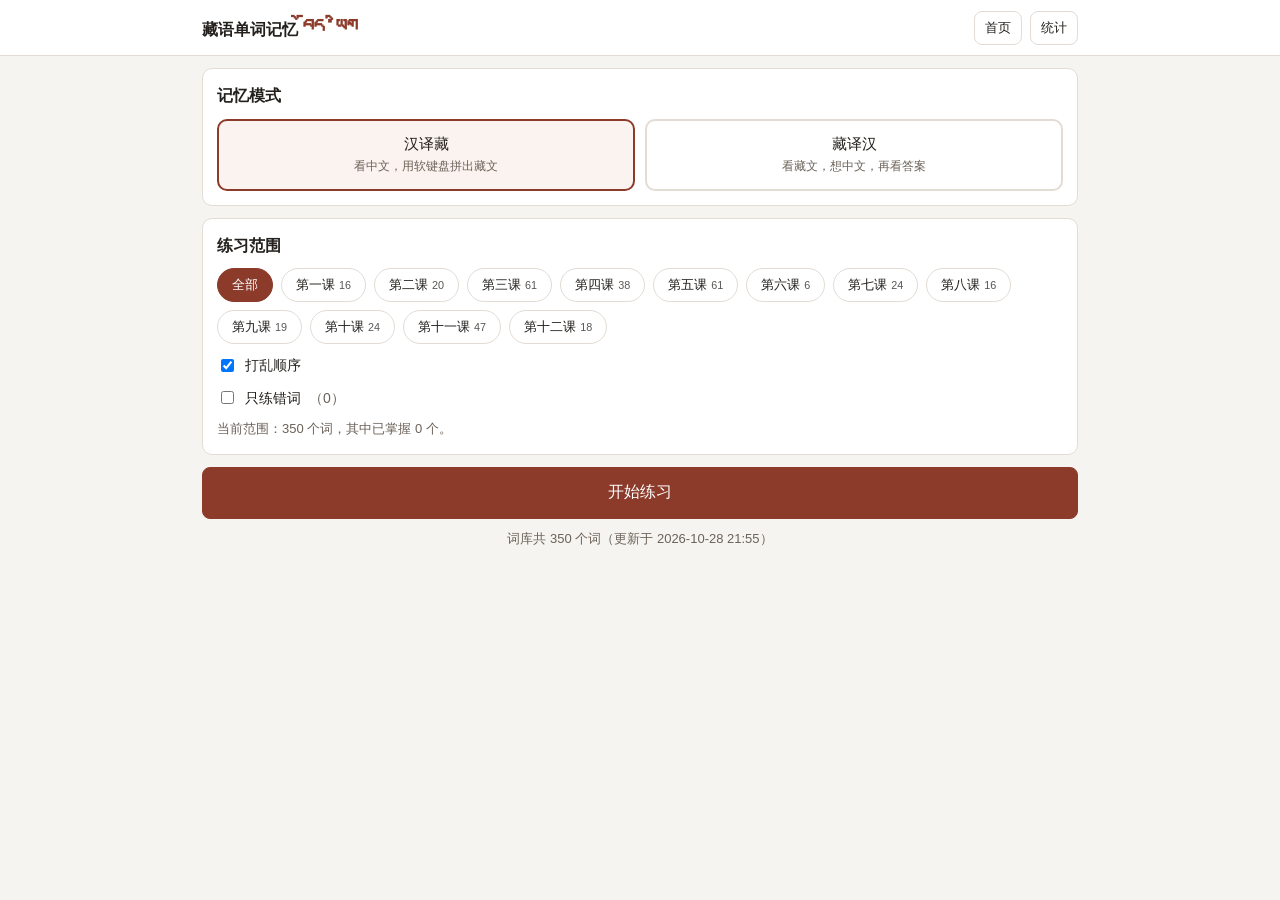
==== commit e637ef23: "词尾 ཤད 规则补全：只作用于裸基字，带上下加字的一律加 ། 先前的实现只看最后一个字符，带元音符号的词全被漏掉（གོ 只看到 ོ）。 补上元音处理后，用户进一步澄清：**带上加字/下加字的音节不该套" ====
--- a/memorize/index.html
+++ b/memorize/index.html
@@ -447,7 +447,7 @@
 </main>
 
 <!-- 词库（由 update_wordbank.py 生成，不要手改） -->
-<script type="application/json" id="wordbank" data-bank-id="词库1020" data-generated-at="2026-10-26 22:00" data-count="350">
+<script type="application/json" id="wordbank" data-bank-id="词库1020" data-generated-at="2026-10-28 21:55" data-count="350">
 [
  {
   "id": "5bf718ed62",
@@ -1445,8 +1445,8 @@
   ]
  },
  {
-  "id": "8dad0ce7de",
-  "tibetan": "གོ།",
+  "id": "8bc3c710ed",
+  "tibetan": "གོ",
   "meaning": "听到",
   "tags": [
    "第三课"
@@ -1466,8 +1466,8 @@
   ]
  },
  {
-  "id": "25205d1b84",
-  "tibetan": "ངུ།",
+  "id": "2c6871a5f9",
+  "tibetan": "ངུ་།",
   "meaning": "哭（现、未）",
   "tags": [
    "第三课"
@@ -1508,8 +1508,8 @@
   ]
  },
  {
-  "id": "de0280bd63",
-  "tibetan": "ངོ།",
+  "id": "317bbca22d",
+  "tibetan": "ངོ་།",
   "meaning": "脸",
   "tags": [
    "第三课"
@@ -2387,8 +2387,8 @@
   ]
  },
  {
-  "id": "70001975ab",
-  "tibetan": "ལུ་གུ།",
+  "id": "12983a0558",
+  "tibetan": "ལུ་གུ",
   "meaning": "羊羔",
   "tags": [
    "第三课"
@@ -2687,8 +2687,8 @@
   ]
  },
  {
-  "id": "7813ac1ba7",
-  "tibetan": "ཡི་གེ།",
+  "id": "d9b77a53c4",
+  "tibetan": "ཡི་གེ",
   "meaning": "字、信",
   "tags": [
    "第三课"
@@ -5523,8 +5523,8 @@
   ]
  },
  {
-  "id": "8d9caa9f73",
-  "tibetan": "སྨྱུ་གུ།",
+  "id": "c582216540",
+  "tibetan": "སྨྱུ་གུ",
   "meaning": "笔",
   "tags": [
    "第五课"
@@ -5555,8 +5555,8 @@
   ]
  },
  {
-  "id": "8b60bd63f2",
-  "tibetan": "མྱུ་གུ།",
+  "id": "3e0e8c7d83",
+  "tibetan": "མྱུ་གུ",
   "meaning": "芽、幼苗",
   "tags": [
    "第五课"
@@ -5619,8 +5619,8 @@
   ]
  },
  {
-  "id": "5483e317aa",
-  "tibetan": "ཀྲུང་གོ།",
+  "id": "cffb12f9ff",
+  "tibetan": "ཀྲུང་གོ",
   "meaning": "中国",
   "tags": [
    "第五课"
@@ -5781,8 +5781,8 @@
   ]
  },
  {
-  "id": "ccc2fee6cf",
-  "tibetan": "ཕྲུ་གུ།",
+  "id": "ee9360f723",
+  "tibetan": "ཕྲུ་གུ",
   "meaning": "孩子",
   "tags": [
    "第五课"
@@ -8494,8 +8494,8 @@
   ]
  },
  {
-  "id": "f396a1566d",
-  "tibetan": "མིག་སྐྱག",
+  "id": "6598da13f9",
+  "tibetan": "མིག་སྐྱག།",
   "meaning": "眼屎",
   "tags": [
    "第十课"
@@ -8556,8 +8556,8 @@
   ]
  },
  {
-  "id": "9a2624b7a0",
-  "tibetan": "ཤིང་སྡོང་།",
+  "id": "74191a6b7b",
+  "tibetan": "ཤིང་སྡོང།",
   "meaning": "树木",
   "tags": [
    "第十课"
@@ -8586,8 +8586,8 @@
   ]
  },
  {
-  "id": "5ab570dcf1",
-  "tibetan": "སློབ་ཕྲུག",
+  "id": "96ec16044d",
+  "tibetan": "སློབ་ཕྲུག།",
   "meaning": "学生",
   "tags": [
    "第十课"
@@ -8844,8 +8844,8 @@
   ]
  },
  {
-  "id": "6f0f677493",
-  "tibetan": "དགུ།",
+  "id": "f201c366ff",
+  "tibetan": "དགུ",
   "meaning": "九",
   "tags": [
    "第十一课"
@@ -9558,8 +9558,8 @@
   ]
  },
  {
-  "id": "e9be107243",
-  "tibetan": "མདོ་སྦུག",
+  "id": "3929bf540a",
+  "tibetan": "མདོ་སྦུག།",
   "meaning": "里外",
   "tags": [
    "第十一课"
@@ -10454,8 +10454,8 @@
   ]
  },
  {
-  "id": "072a2880e1",
-  "tibetan": "སློབ་འབྲིང་།",
+  "id": "a523ba7b40",
+  "tibetan": "སློབ་འབྲིང།",
   "meaning": "中学",
   "tags": [
    "第十二课"
@@ -10702,10 +10702,33 @@
 var SHAD_ABSENT_AFTER = 'ཀག';
 var TSHEG_BEFORE_SHAD_AFTER = 'ང';
 
+/** 取词尾的**字母**：跳过结尾的元音符号，并把下加形式换算回正常形式。
+ *  གོ 的字母是 ག；སྐུ 剥掉 ུ 后是 ྐ，要换算回 ཀ。 */
+function finalLetter(text) {
+  var stripped = String(text || '').replace(/[ཱ-ཽ]+$/, '');
+  if (!stripped) return '';
+  var last = stripped.charAt(stripped.length - 1);
+  var code = last.charCodeAt(0);
+  if (code >= 0x0F90 && code <= 0x0FBC) return String.fromCharCode(code - 0x50);
+  return last;
+}
+
+/** 最后一个音节里有没有上加字/下加字（基字会写成下加形式 U+0F90–U+0FBC）。
+ *  有的话一律加 །，不适用 ཀ/ག/ང 的规则：སྐུ། ལྔ། སྒོ། */
+function hasStack(word) {
+  var tail = String(word || '').split(TSHEG).pop();
+  for (var i = 0; i < tail.length; i++) {
+    var code = tail.charCodeAt(i);
+    if (code >= 0x0F90 && code <= 0x0FBC) return true;
+  }
+  return false;
+}
+
 /** 按词尾字母决定怎么收尾（tibetan.append_trailing_shad 的镜像） */
 function appendTrailingShad(word) {
   if (!word) return word;
-  var last = word.charAt(word.length - 1);
+  if (hasStack(word)) return word + SHAD;
+  var last = finalLetter(word);
   if (SHAD_ABSENT_AFTER.indexOf(last) !== -1) return word;
   if (TSHEG_BEFORE_SHAD_AFTER.indexOf(last) !== -1) return word + TSHEG + SHAD;
   return word + SHAD;
